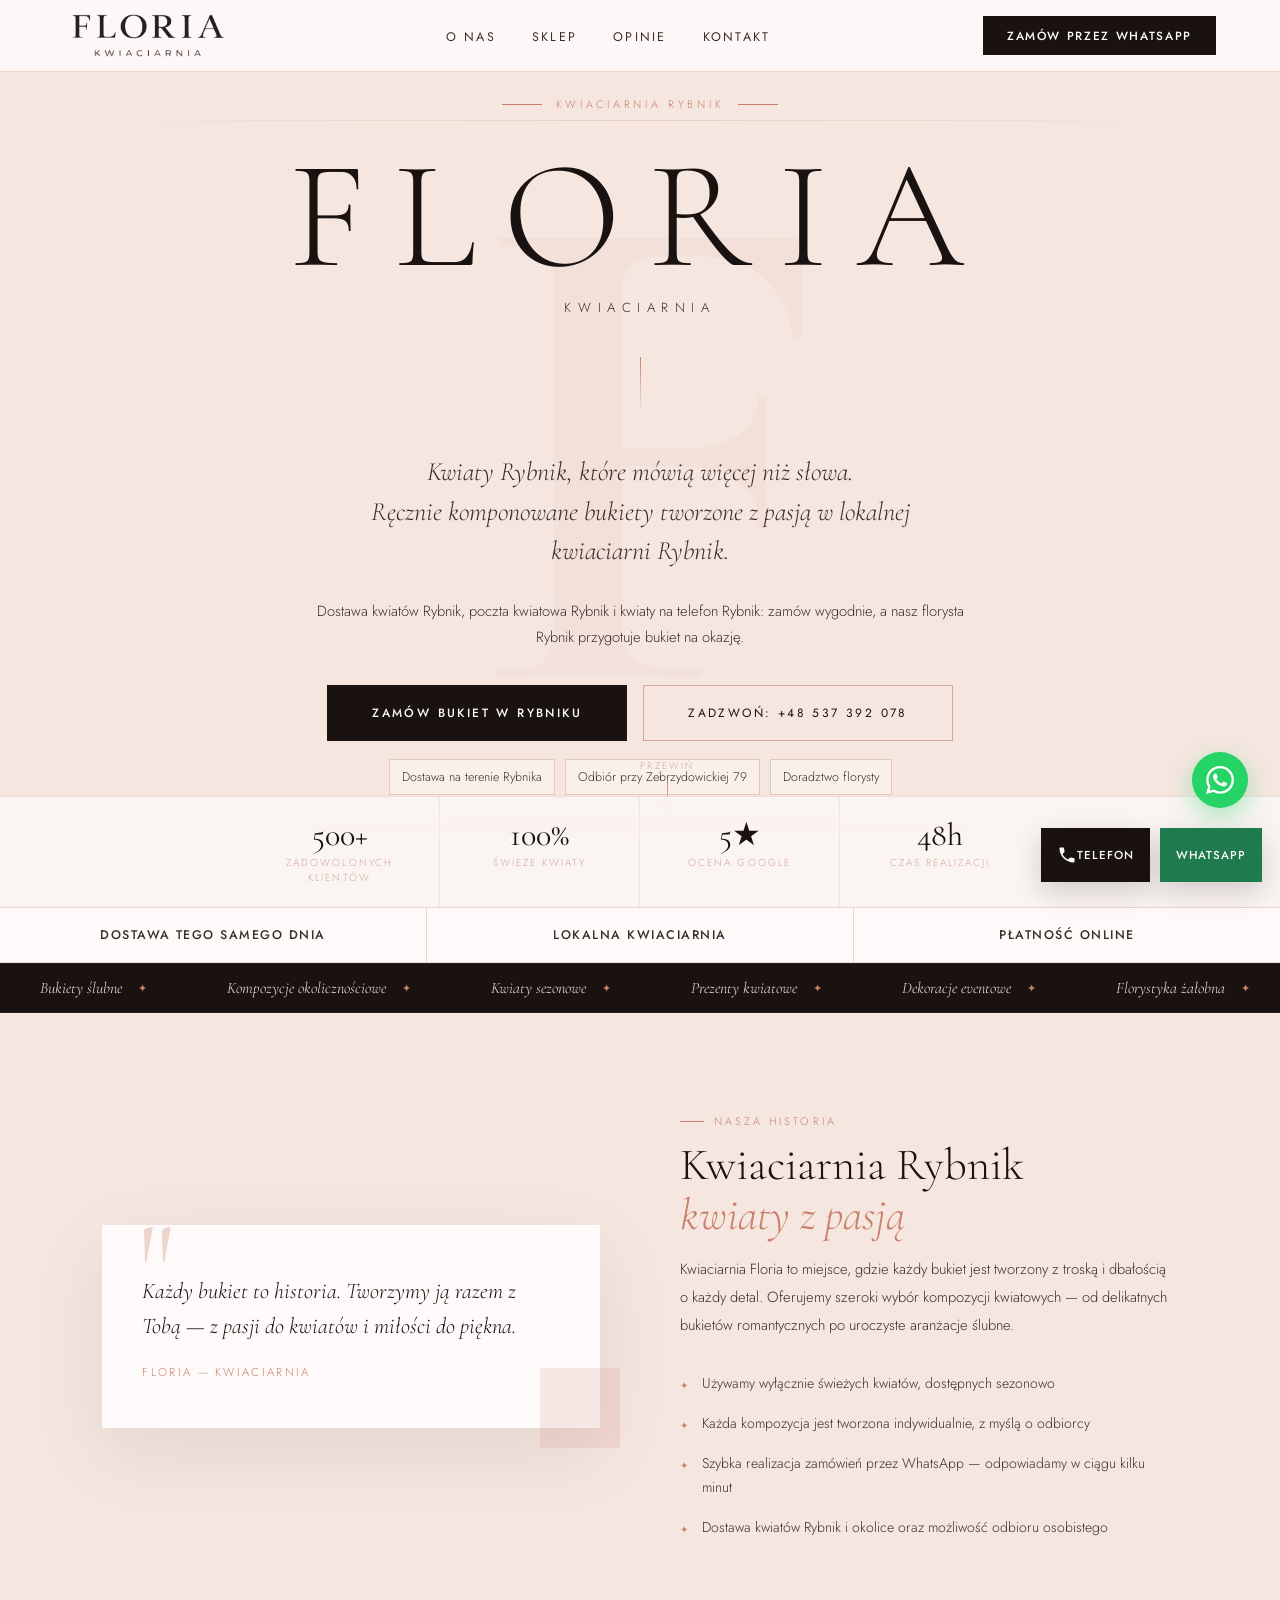
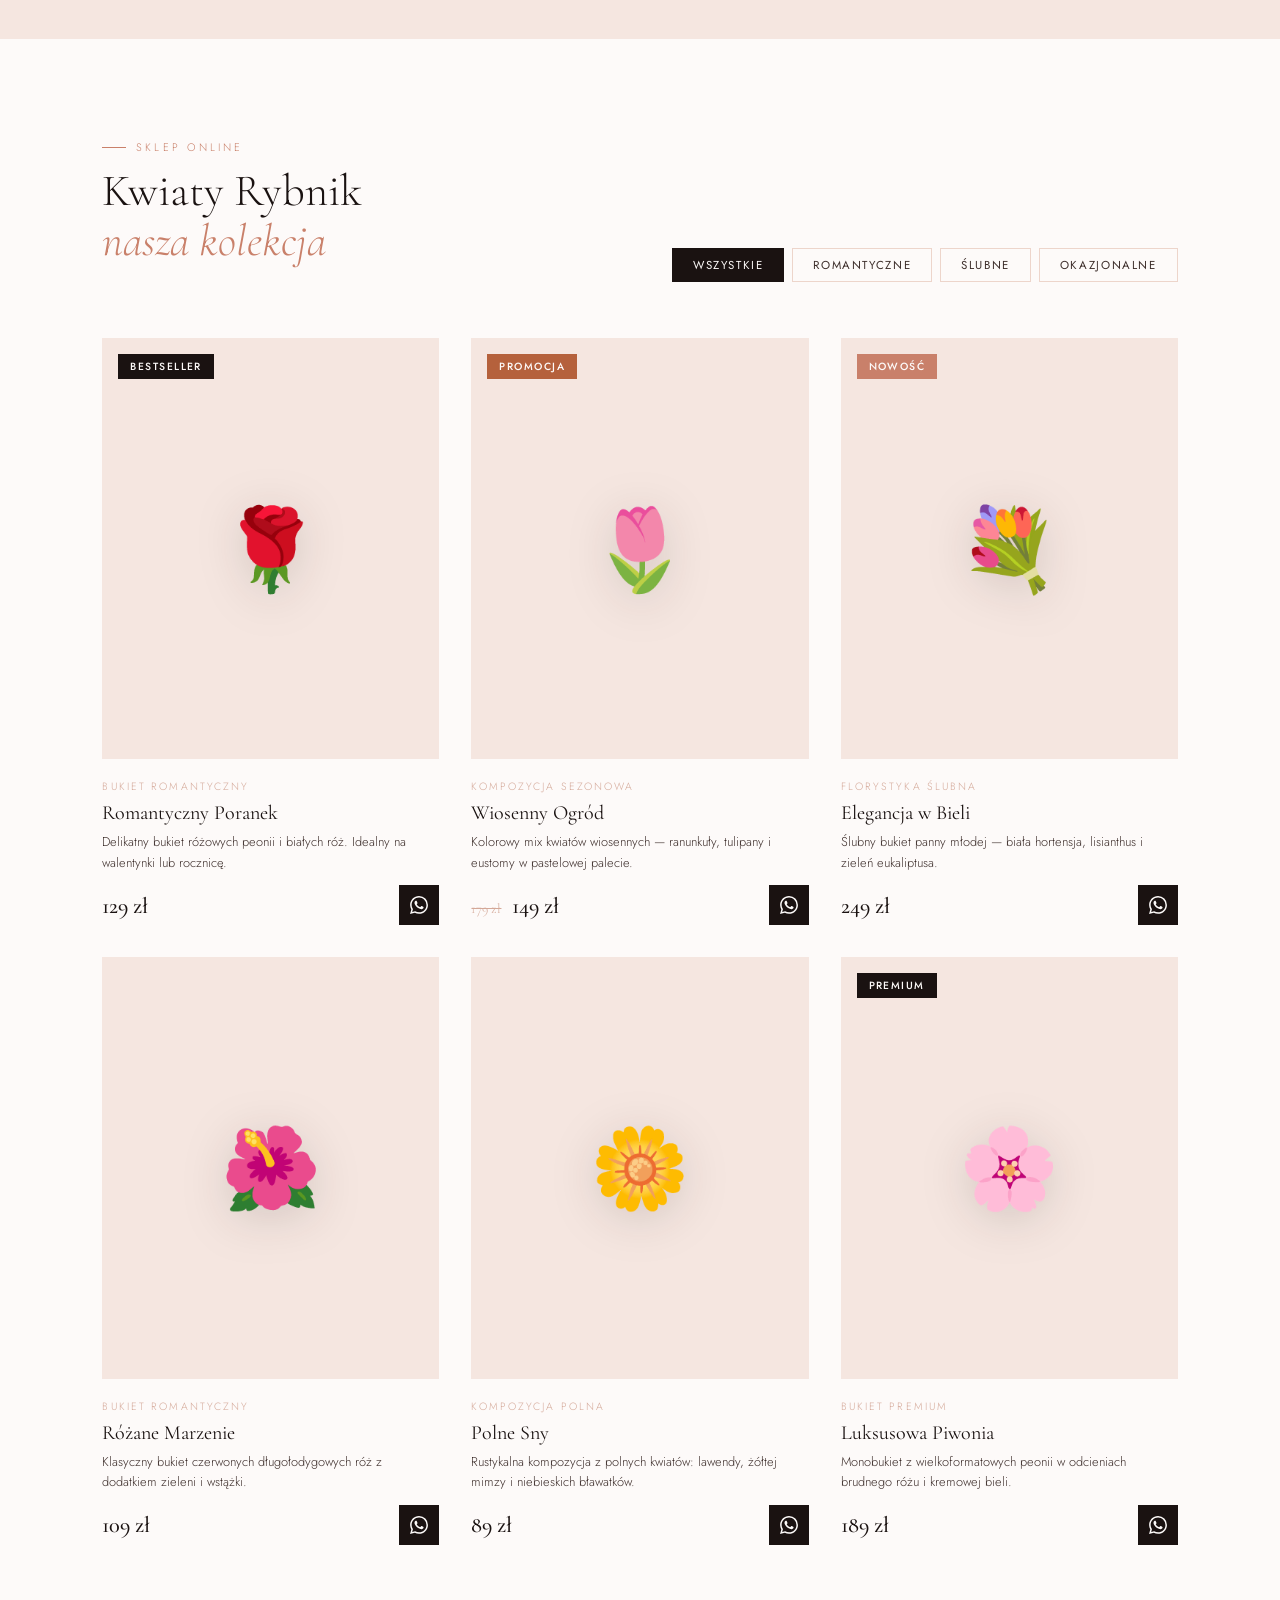
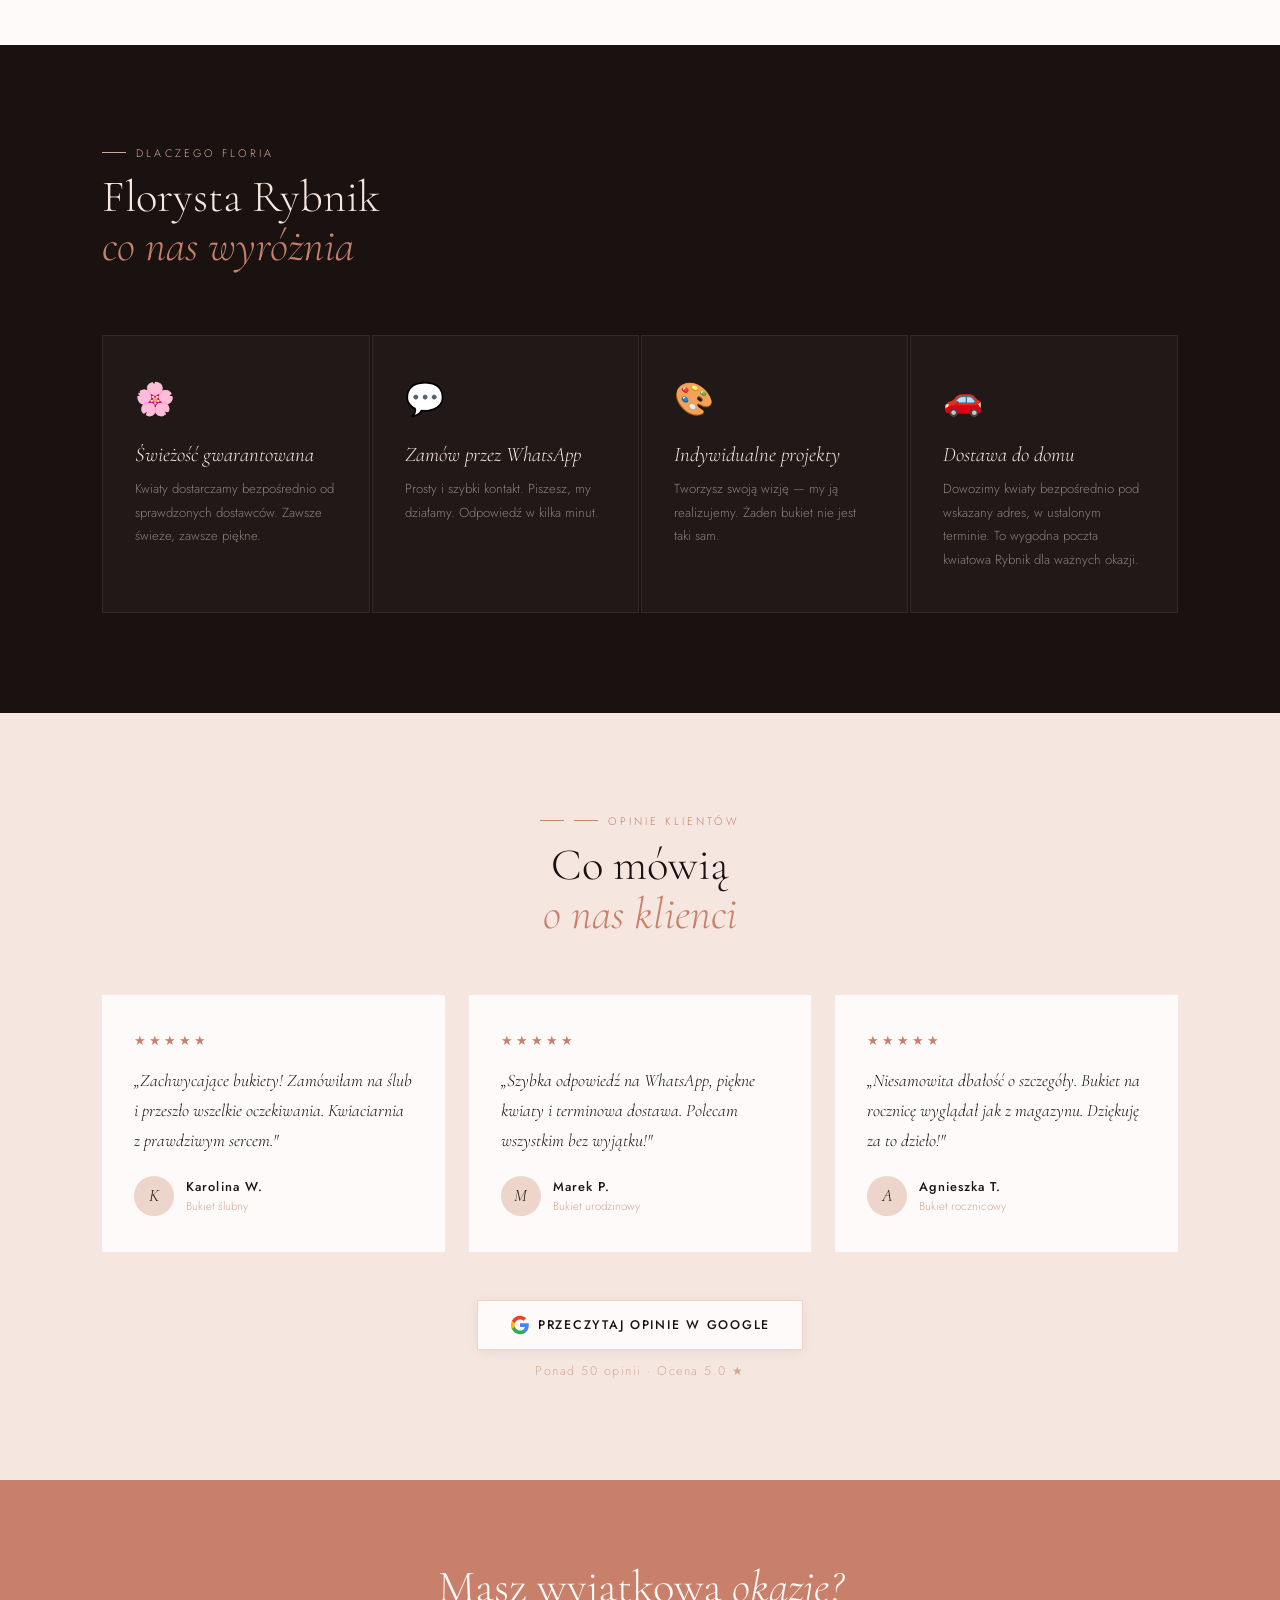
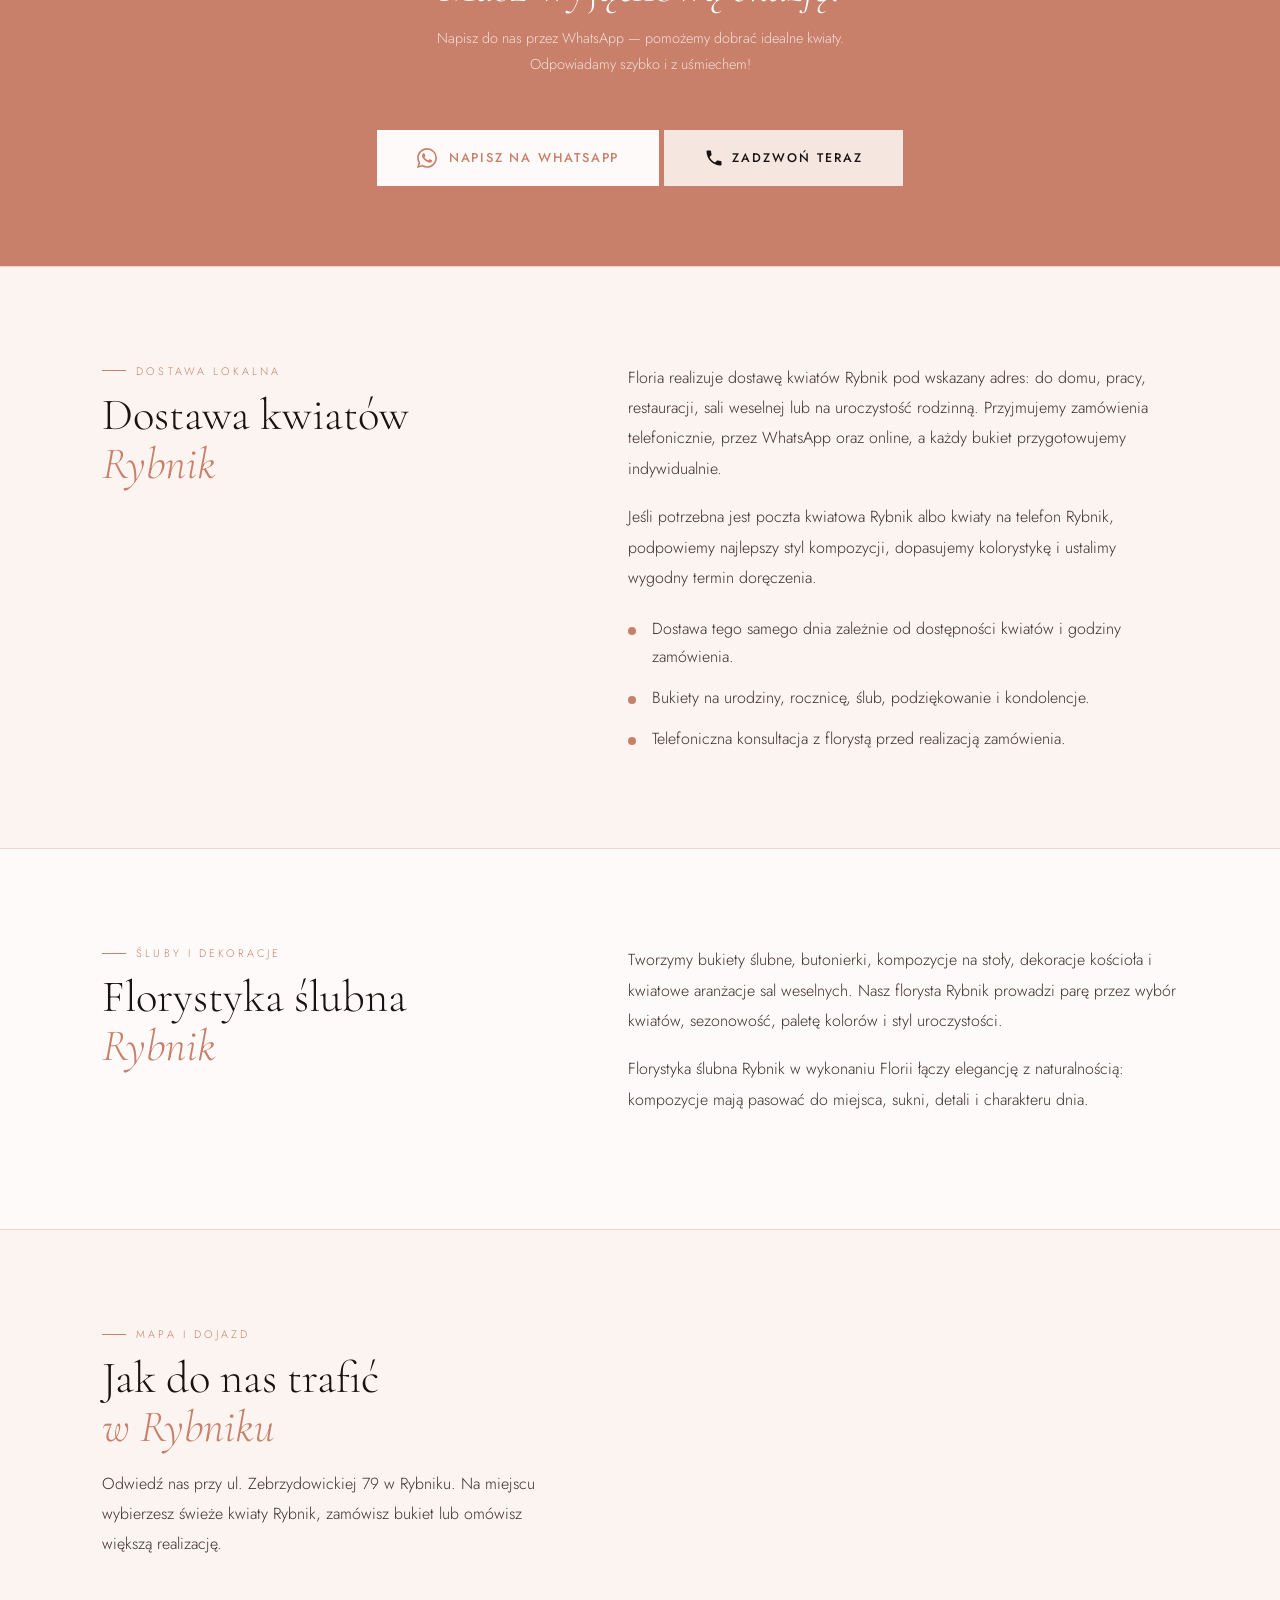
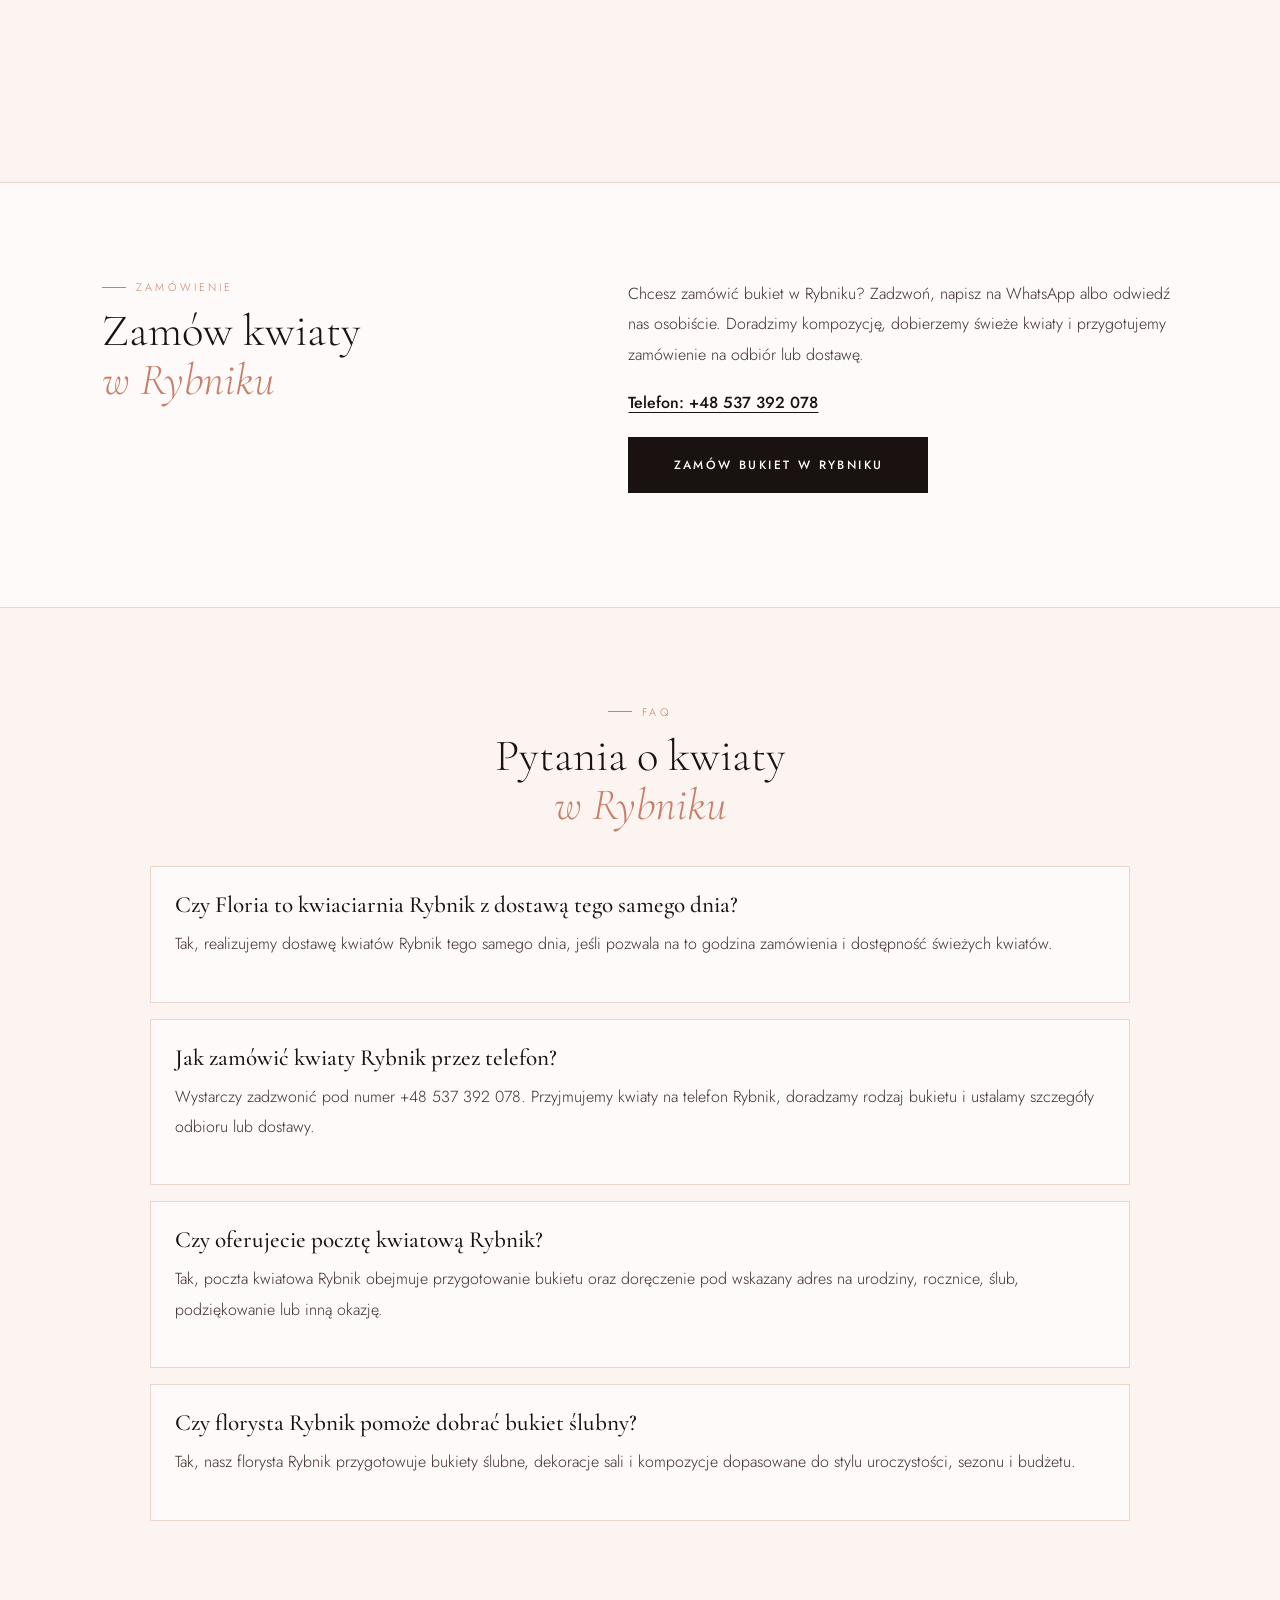
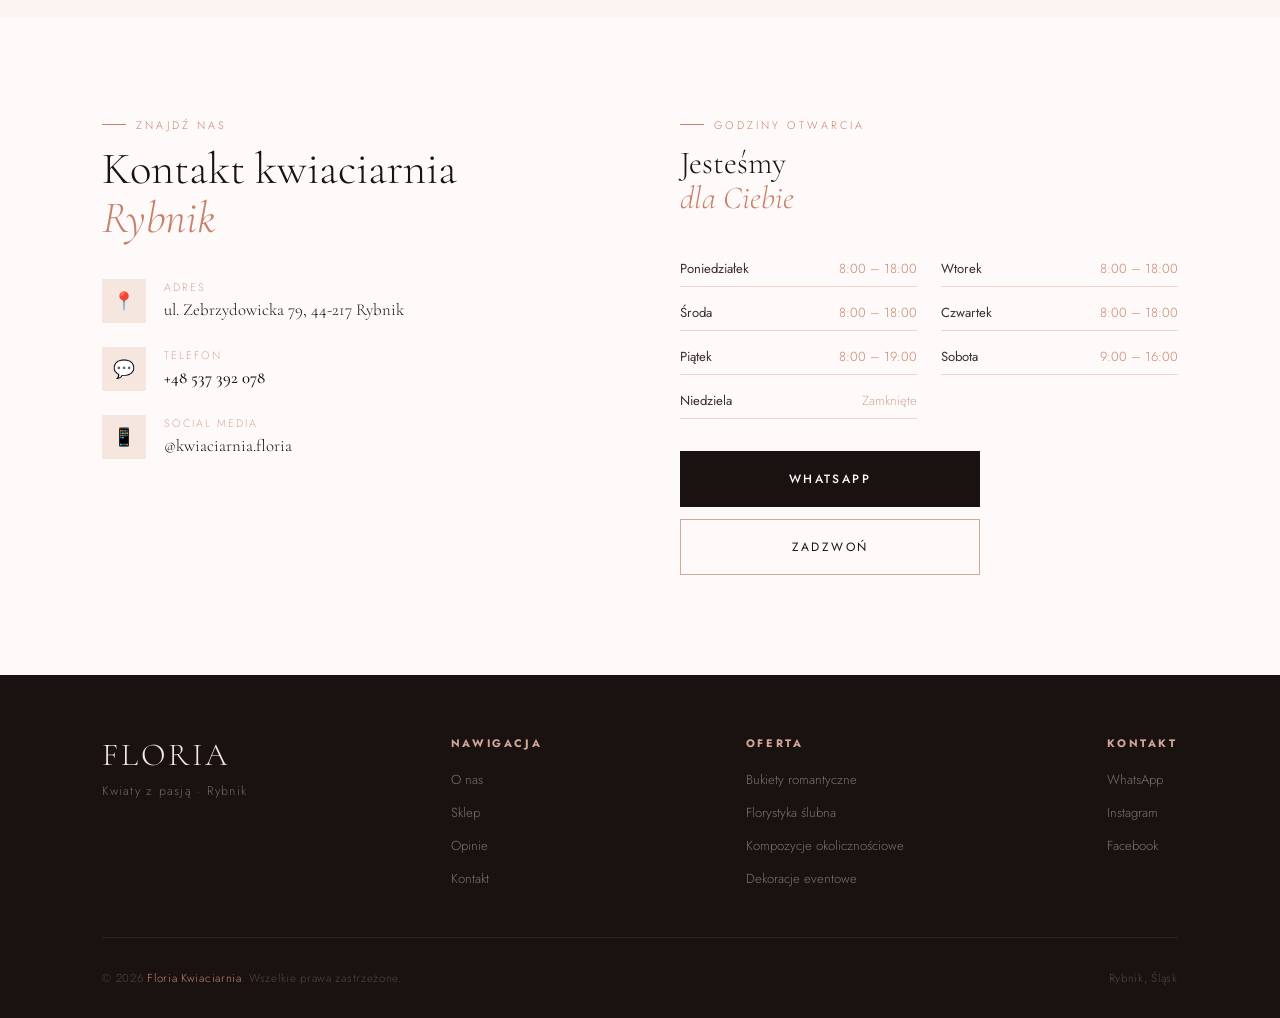
==== index.html @ 99db3978 "Rename KwiaciarniiaFloria_5_3_refactor.html to index.html" ====
<!DOCTYPE html>
<html lang="pl">
<head>
  <meta charset="UTF-8" />
  <meta name="viewport" content="width=device-width, initial-scale=1.0"/>
  <title>Kwiaciarnia Rybnik Floria | Kwiaty i bukiety z dostawą</title>
  <meta name="description" content="Kwiaciarnia Floria Rybnik: świeże kwiaty, bukiety na zamówienie, poczta kwiatowa i dostawa kwiatów w Rybniku. Zadzwoń lub zamów przez WhatsApp." />
  <meta name="keywords" content="kwiaciarnia Rybnik, kwiaty Rybnik, dostawa kwiatów Rybnik, poczta kwiatowa Rybnik, florysta Rybnik, kwiaty na telefon Rybnik, bukiety Rybnik" />
  <meta name="robots" content="index,follow" />
  <meta name="theme-color" content="#f5e6e0" />
  <meta name="geo.region" content="PL-SL" />
  <meta name="geo.placename" content="Rybnik" />
  <link rel="canonical" href="https://kwiaciarniafloria.pl/" />
  <link rel="sitemap" type="application/xml" href="/sitemap.xml" />
  <meta property="og:title" content="Kwiaciarnia Rybnik Floria | Kwiaty i bukiety z dostawą" />
  <meta property="og:description" content="Zamów świeże bukiety, kwiaty na telefon Rybnik i florystykę ślubną w lokalnej kwiaciarni Floria. Dostawa kwiatów Rybnik i okolice." />
  <meta property="og:image" content="https://kwiaciarniafloria.pl/og-floria-rybnik.jpg" />
  <meta property="og:url" content="https://kwiaciarniafloria.pl/" />
  <meta property="og:type" content="website" />
  <meta property="og:locale" content="pl_PL" />
  <meta name="twitter:card" content="summary_large_image" />
  <meta name="twitter:title" content="Kwiaciarnia Rybnik Floria | Kwiaty Rybnik" />
  <meta name="twitter:description" content="Bukiety, poczta kwiatowa Rybnik, dostawa kwiatów Rybnik i florystyka ślubna od lokalnej kwiaciarni Floria." />
  <meta name="twitter:image" content="https://kwiaciarniafloria.pl/og-floria-rybnik.jpg" />
  <link rel="preload" href="images/logo-floria-nav.png" as="image" />
  <script type="application/ld+json">
  {
    "@context": "https://schema.org",
    "@graph": [
      {
        "@type": ["Florist", "LocalBusiness"],
        "@id": "https://kwiaciarniafloria.pl/#florist",
        "name": "Floria Kwiaciarnia Rybnik",
        "image": "https://kwiaciarniafloria.pl/og-floria-rybnik.jpg",
        "url": "https://kwiaciarniafloria.pl/",
        "telephone": "+48537392078",
        "address": {
          "@type": "PostalAddress",
          "streetAddress": "ul. Zebrzydowicka 79",
          "postalCode": "44-210",
          "addressLocality": "Rybnik",
          "addressRegion": "Śląskie",
          "addressCountry": "PL"
        },
        "areaServed": [
          "Rybnik",
          "Boguszowice",
          "Chwałowice",
          "Niedobczyce",
          "Żory",
          "Czerwionka-Leszczyny",
          "Wodzisław Śląski",
          "Śląskie",
          "Polska"
        ],
        "openingHoursSpecification": [
          { "@type": "OpeningHoursSpecification", "dayOfWeek": ["Monday", "Tuesday", "Wednesday", "Thursday"], "opens": "08:00", "closes": "18:00" },
          { "@type": "OpeningHoursSpecification", "dayOfWeek": "Friday", "opens": "08:00", "closes": "19:00" },
          { "@type": "OpeningHoursSpecification", "dayOfWeek": "Saturday", "opens": "09:00", "closes": "16:00" }
        ],
        "priceRange": "$$",
        "sameAs": [
          "https://www.instagram.com/kwiaciarnia.floria/",
          "https://www.facebook.com/people/Kwiaciarnia-Floria/61571838223422/"
        ]
      },
      {
        "@type": "Organization",
        "@id": "https://kwiaciarniafloria.pl/#organization",
        "name": "Floria Kwiaciarnia",
        "url": "https://kwiaciarniafloria.pl/",
        "telephone": "+48537392078",
        "address": {
          "@type": "PostalAddress",
          "streetAddress": "ul. Zebrzydowicka 79",
          "postalCode": "44-210",
          "addressLocality": "Rybnik",
          "addressRegion": "Śląskie",
          "addressCountry": "PL"
        },
        "areaServed": "Rybnik, Śląskie, Polska",
        "sameAs": [
          "https://www.instagram.com/kwiaciarnia.floria/",
          "https://www.facebook.com/people/Kwiaciarnia-Floria/61571838223422/"
        ]
      },
      {
        "@type": "WebSite",
        "@id": "https://kwiaciarniafloria.pl/#website",
        "url": "https://kwiaciarniafloria.pl/",
        "name": "Floria Kwiaciarnia Rybnik",
        "publisher": { "@id": "https://kwiaciarniafloria.pl/#organization" },
        "inLanguage": "pl-PL"
      },
      {
        "@type": "FAQPage",
        "@id": "https://kwiaciarniafloria.pl/#faq",
        "mainEntity": [
          {
            "@type": "Question",
            "name": "Czy Floria to kwiaciarnia Rybnik z dostawą tego samego dnia?",
            "acceptedAnswer": {
              "@type": "Answer",
              "text": "Tak, Floria realizuje dostawę kwiatów w Rybniku tego samego dnia, jeśli pozwala na to godzina zamówienia i dostępność świeżych kwiatów."
            }
          },
          {
            "@type": "Question",
            "name": "Jak zamówić kwiaty Rybnik przez telefon?",
            "acceptedAnswer": {
              "@type": "Answer",
              "text": "Wystarczy zadzwonić pod numer +48 537 392 078. Kwiaciarnia doradza bukiet i ustala szczegóły odbioru lub dostawy."
            }
          },
          {
            "@type": "Question",
            "name": "Czy oferujecie pocztę kwiatową Rybnik?",
            "acceptedAnswer": {
              "@type": "Answer",
              "text": "Tak, poczta kwiatowa Rybnik obejmuje przygotowanie bukietu oraz doręczenie pod wskazany adres."
            }
          },
          {
            "@type": "Question",
            "name": "Czy florysta Rybnik pomoże dobrać bukiet ślubny?",
            "acceptedAnswer": {
              "@type": "Answer",
              "text": "Tak, florysta Floria przygotowuje bukiety ślubne, dekoracje sali i kompozycje dopasowane do stylu uroczystości, sezonu i budżetu."
            }
          }
        ]
      }
    ]
  }
  </script>
  <link rel="preconnect" href="https://fonts.googleapis.com">
  <link rel="preconnect" href="https://fonts.gstatic.com" crossorigin>
  <link href="https://fonts.googleapis.com/css2?family=Cormorant+Garamond:ital,wght@0,300;0,400;0,500;0,600;1,300;1,400&family=Jost:wght@300;400;500&display=swap" rel="stylesheet">
  <style>
    *, *::before, *::after { margin: 0; padding: 0; box-sizing: border-box; }

    :root {
      --blush:      #f5e6e0;
      --blush-mid:  #edd5cb;
      --blush-deep: #d4a898;
      --ink:        #1a1211;
      --ink-soft:   #3d2e2b;
      --petal:      #c9806a;
      --white:      #fdfaf9;
      --serif: 'Cormorant Garamond', Georgia, serif;
      --sans:  'Jost', sans-serif;
    }

    html { scroll-behavior: smooth; }

    body {
      background: var(--white);
      color: var(--ink);
      font-family: var(--sans);
      font-weight: 300;
      overflow-x: hidden;
    }

    /* ───── SCROLLBAR ───── */
    ::-webkit-scrollbar { width: 4px; }
    ::-webkit-scrollbar-track { background: var(--blush); }
    ::-webkit-scrollbar-thumb { background: var(--petal); }

    /* ───── NAV ───── */
    nav {
      position: fixed;
      top: 0; left: 0; right: 0;
      z-index: 100;
      display: flex;
      align-items: center;
      justify-content: space-between;
      padding: 0 5vw;
      height: 72px;
      background: rgba(253, 250, 249, 0.92);
      backdrop-filter: blur(12px);
      border-bottom: 1px solid var(--blush-mid);
      transition: box-shadow .3s;
    }
    nav.scrolled { box-shadow: 0 2px 24px rgba(26,18,17,.06); }

    .nav-logo {
      font-family: var(--serif);
      font-size: 1.5rem;
      font-weight: 600;
      letter-spacing: .14em;
      color: var(--ink);
      text-decoration: none;
      display: flex;
      align-items: center;
      gap: 8px;
      padding: 2px 0;
    }
    .nav-logo .nav-logo-sub {
      font-family: var(--sans);
      font-size: .6rem;
      font-weight: 300;
      letter-spacing: .22em;
      text-transform: uppercase;
      color: var(--petal);
      margin-left: 4px;
      align-self: flex-end;
      margin-bottom: 3px;
    }
    .nav-logo img {
      height: 54px;
      width: auto;
      display: block;
      object-fit: contain;
      transition: opacity .3s;
    }
    .nav-logo:hover img {
      opacity: .75;
    }

    .nav-links {
      display: flex;
      gap: 36px;
      list-style: none;
    }
    .nav-links a {
      font-family: var(--sans);
      font-size: .78rem;
      font-weight: 400;
      letter-spacing: .18em;
      text-transform: uppercase;
      color: var(--ink-soft);
      text-decoration: none;
      transition: color .25s;
    }
    .nav-links a:hover { color: var(--petal); }

    .nav-cta {
      font-family: var(--sans);
      font-size: .74rem;
      font-weight: 500;
      letter-spacing: .14em;
      text-transform: uppercase;
      color: var(--white);
      background: var(--ink);
      border: none;
      padding: 11px 24px;
      cursor: pointer;
      text-decoration: none;
      transition: background .25s;
    }
    .nav-cta:hover { background: var(--petal); }

    /* hamburger */
    .hamburger {
      display: none;
      flex-direction: column;
      gap: 5px;
      cursor: pointer;
      padding: 4px;
    }
    .hamburger span {
      display: block;
      width: 24px;
      height: 1.5px;
      background: var(--ink);
      transition: .3s;
    }
    .mobile-menu {
      display: none;
      position: fixed;
      top: 72px; left: 0; right: 0;
      background: var(--white);
      border-bottom: 1px solid var(--blush-mid);
      padding: 24px 5vw 32px;
      z-index: 99;
      flex-direction: column;
      gap: 20px;
    }
    .mobile-menu.open { display: flex; }
    .mobile-menu a {
      font-family: var(--sans);
      font-size: .9rem;
      letter-spacing: .16em;
      text-transform: uppercase;
      color: var(--ink-soft);
      text-decoration: none;
    }

    @media (max-width: 768px) {
      .nav-links, .nav-cta { display: none; }
      .hamburger { display: flex; }
    }

    /* ───── HERO ───── */
    .hero {
      position: relative;
      min-height: 100vh;
      background: var(--blush);
      display: flex;
      flex-direction: column;
      align-items: center;
      justify-content: center;
      overflow: hidden;
      padding: 96px 0 112px;
    }

    /* Duże dekoracyjne "F" w tle */
    .hero-bg-letter {
      position: absolute;
      font-family: var(--serif);
      font-size: 55vw;
      font-weight: 600;
      color: rgba(212, 168, 152, 0.10);
      line-height: 1;
      top: 50%;
      left: 50%;
      transform: translate(-50%, -50%);
      user-select: none;
      pointer-events: none;
      letter-spacing: -.04em;
    }

    /* Gradient overlay — dół ściemnia do bieli */
    .hero-overlay {
      position: absolute;
      bottom: 0; left: 0; right: 0;
      height: 35%;
      background: linear-gradient(to bottom, transparent, var(--blush));
      pointer-events: none;
    }
    /* Gradient overlay — góra */
    .hero-overlay-top {
      position: absolute;
      top: 72px; left: 0; right: 0;
      height: 20%;
      background: linear-gradient(to top, transparent, rgba(245,230,224,.5));
      pointer-events: none;
    }

    /* Dekoracyjne linie poziome */
    .hero-line {
      position: absolute;
      height: 1px;
      background: linear-gradient(to right, transparent, var(--blush-deep), transparent);
      opacity: .4;
      left: 5vw; right: 5vw;
    }
    .hero-line-top    { top: calc(72px + 48px); }
    .hero-line-bottom { bottom: 80px; }

    /* Pływające płatki */
    .petal-float {
      position: absolute;
      border-radius: 60% 0 60% 0;
      opacity: 0;
      animation: petalDrift linear infinite;
    }
    @keyframes petalDrift {
      0%   { transform: translateY(0) translateX(0) rotate(0deg);   opacity: 0; }
      10%  { opacity: .45; }
      90%  { opacity: .35; }
      100% { transform: translateY(-120px) translateX(30px) rotate(360deg); opacity: 0; }
    }
    .petal-float:nth-child(1){ width:10px;height:10px;background:var(--petal);  bottom:30%;left:12%; animation-duration:9s; animation-delay:0s;}
    .petal-float:nth-child(2){ width:7px; height:7px; background:var(--blush-deep);bottom:25%;left:22%; animation-duration:12s;animation-delay:-4s;}
    .petal-float:nth-child(3){ width:12px;height:12px;background:var(--petal);  bottom:40%;right:14%;animation-duration:10s;animation-delay:-2s;}
    .petal-float:nth-child(4){ width:6px; height:6px; background:var(--blush-deep);bottom:20%;right:24%;animation-duration:14s;animation-delay:-7s;}
    .petal-float:nth-child(5){ width:9px; height:9px; background:var(--petal);  bottom:35%;left:42%; animation-duration:11s;animation-delay:-5s;}
    .petal-float:nth-child(6){ width:8px; height:8px; background:var(--blush-deep);bottom:28%;right:38%;animation-duration:8s; animation-delay:-1s;}

    /* Treść hero */
    .hero-content {
      position: relative;
      z-index: 2;
      display: flex;
      flex-direction: column;
      align-items: center;
      text-align: center;
      padding: 0 6vw;
      max-width: 900px;
      width: 100%;
    }

    .hero-eyebrow {
      font-family: var(--sans);
      font-size: .68rem;
      letter-spacing: .34em;
      text-transform: uppercase;
      color: var(--petal);
      margin-bottom: 32px;
      display: flex;
      align-items: center;
      gap: 14px;
      animation: fadeSlideDown .9s ease both;
      animation-delay: .1s;
    }
    .hero-eyebrow::before,
    .hero-eyebrow::after {
      content: '';
      display: inline-block;
      width: 40px;
      height: 1px;
      background: var(--petal);
    }

    /* Logo SVG w hero */
    .hero-logo-svg {
      width: min(260px, 50vw);
      margin-bottom: 20px;
      filter: drop-shadow(0 12px 40px rgba(26,18,17,.12));
      animation: fadeSlideDown 1s ease both;
      animation-delay: .2s;
    }

    /* Wielki napis FLORIA */
    .hero-brand {
      font-family: var(--serif);
      font-size: clamp(4.5rem, 12vw, 10rem);
      font-weight: 300;
      letter-spacing: .18em;
      color: var(--ink);
      line-height: .95;
      margin-bottom: 8px;
      animation: fadeSlideDown 1s ease both;
      animation-delay: .3s;
    }

    .hero-brand-sub {
      font-family: var(--sans);
      font-size: clamp(.65rem, 1.4vw, .82rem);
      font-weight: 300;
      letter-spacing: .5em;
      text-transform: uppercase;
      color: var(--ink-soft);
      margin-bottom: 40px;
      animation: fadeSlideDown 1s ease both;
      animation-delay: .4s;
    }

    .hero-divider {
      width: 1px;
      height: 56px;
      background: linear-gradient(to bottom, var(--petal), transparent);
      margin: 0 auto 40px;
      animation: fadeSlideDown 1s ease both;
      animation-delay: .5s;
    }

    .hero-tagline {
      font-family: var(--serif);
      font-size: clamp(1.2rem, 2.5vw, 1.65rem);
      font-weight: 300;
      font-style: italic;
      color: var(--ink-soft);
      line-height: 1.5;
      max-width: 560px;
      margin: 0 auto;
      animation: fadeSlideDown 1s ease both;
      animation-delay: .6s;
    }

    .hero-actions {
      display: flex;
      gap: 16px;
      flex-wrap: wrap;
      justify-content: center;
      width: 100%;
      margin-top: 34px;
      animation: fadeSlideDown 1s ease both;
      animation-delay: .75s;
    }

    .btn-primary,
    .btn-outline {
      font-family: var(--sans);
      font-size: .75rem;
      letter-spacing: .2em;
      text-transform: uppercase;
      padding: 18px 44px;
      min-height: 56px;
      min-width: min(300px, 100%);
      cursor: pointer;
      text-decoration: none;
      display: inline-flex;
      align-items: center;
      justify-content: center;
      text-align: center;
      line-height: 1.35;
      white-space: normal;
    }

    .btn-primary {
      font-weight: 500;
      color: var(--white);
      background: var(--ink);
      border: 1px solid var(--ink);
      transition: background .25s, border-color .25s, transform .2s;
    }
    .btn-primary:hover { background: var(--petal); transform: translateY(-2px); }

    .btn-outline {
      font-weight: 400;
      color: var(--ink);
      background: transparent;
      border: 1px solid var(--blush-deep);
      transition: border-color .25s, color .25s, transform .2s;
    }
    .btn-outline:hover { border-color: var(--petal); color: var(--petal); transform: translateY(-2px); }

    .hero-proof {
      display: flex;
      flex-wrap: wrap;
      justify-content: center;
      gap: 10px;
      margin-top: 18px;
      color: var(--ink-soft);
      font-size: .78rem;
      line-height: 1.5;
    }
    .hero-proof span {
      border: 1px solid rgba(212,168,152,.55);
      background: rgba(253,250,249,.42);
      padding: 8px 12px;
    }

    /* Statystyki w dole hero */
    .hero-stats-bar {
      position: absolute;
      bottom: 0; left: 0; right: 0;
      z-index: 3;
      display: flex;
      justify-content: center;
      gap: 0;
      border-top: 1px solid rgba(212,168,152,.3);
      background: rgba(253,250,249,.7);
      backdrop-filter: blur(8px);
      animation: fadeSlideDown 1s ease both;
      animation-delay: .9s;
    }
    .hero-stat {
      flex: 1;
      max-width: 200px;
      padding: 22px 24px;
      text-align: center;
      border-right: 1px solid rgba(212,168,152,.2);
    }
    .hero-stat:last-child { border-right: none; }
    .stat-num {
      font-family: var(--serif);
      font-size: 2rem;
      font-weight: 400;
      color: var(--ink);
      line-height: 1;
    }
    .stat-label {
      font-size: .63rem;
      letter-spacing: .2em;
      text-transform: uppercase;
      color: var(--blush-deep);
      margin-top: 4px;
    }

    /* Scroll indicator */
    .scroll-hint {
      position: absolute;
      bottom: 90px;
      left: 50%;
      transform: translateX(-50%);
      z-index: 3;
      display: flex;
      flex-direction: column;
      align-items: center;
      gap: 8px;
      animation: fadeSlideDown 1s ease both, scrollBob 2s ease infinite;
      animation-delay: 1.2s, 2s;
    }
    .scroll-hint span {
      font-size: .6rem;
      letter-spacing: .24em;
      text-transform: uppercase;
      color: var(--blush-deep);
    }
    .scroll-hint::after {
      content: '';
      display: block;
      width: 1px;
      height: 36px;
      background: linear-gradient(to bottom, var(--petal), transparent);
    }
    @keyframes scrollBob {
      0%, 100% { transform: translateX(-50%) translateY(0); }
      50%       { transform: translateX(-50%) translateY(6px); }
    }

    @keyframes fadeSlideDown {
      from { opacity: 0; transform: translateY(20px); }
      to   { opacity: 1; transform: translateY(0); }
    }

    @media (max-width: 768px) {
      .hero {
        min-height: auto;
        padding: 112px 0 72px;
      }
      .hero-content { padding: 0 5vw; }
      .hero-brand { letter-spacing: .1em; }
      .hero-stats-bar { display: none; }
      .scroll-hint { display: none; }
      .hero-logo-svg { width: min(180px, 45vw); }
      .hero-tagline {
        font-size: clamp(1.25rem, 6vw, 1.55rem);
        line-height: 1.45;
      }
      .hero-actions {
        gap: 12px;
        margin-top: 30px;
      }
      .btn-primary,
      .btn-outline {
        width: min(100%, 360px);
        padding: 16px 22px;
        letter-spacing: .14em;
      }
      .hero-proof {
        gap: 8px;
        margin-top: 16px;
        font-size: .74rem;
      }
    }

    /* ───── GOOGLE REVIEWS BTN ───── */
    .google-reviews-btn {
      display: inline-flex;
      align-items: center;
      font-family: var(--sans);
      font-size: .78rem;
      font-weight: 500;
      letter-spacing: .14em;
      text-transform: uppercase;
      color: var(--ink);
      background: var(--white);
      border: 1.5px solid var(--blush-mid);
      padding: 14px 32px;
      text-decoration: none;
      transition: border-color .25s, box-shadow .25s, transform .2s;
      box-shadow: 0 2px 12px rgba(26,18,17,.06);
    }
    .google-reviews-btn:hover {
      border-color: var(--petal);
      box-shadow: 0 4px 20px rgba(26,18,17,.1);
      transform: translateY(-2px);
    }

    /* ───── CTA CALL BUTTON ───── */
    .cta-call {
      display: inline-flex;
      align-items: center;
      font-family: var(--sans);
      font-size: .78rem;
      font-weight: 500;
      letter-spacing: .16em;
      text-transform: uppercase;
      color: var(--ink);
      background: var(--blush);
      border: none;
      padding: 18px 40px;
      cursor: pointer;
      text-decoration: none;
      transition: background .25s, transform .2s;
      margin-top: 16px;
    }
    .cta-call:hover { background: var(--blush-mid); transform: translateY(-2px); }

    /* ───── HERO LOGO ───── */
    img.hero-logo-svg {
      width: min(200px, 42vw);
      height: auto;
      margin-bottom: 20px;
      filter: drop-shadow(0 8px 32px rgba(26,18,17,.12));
      animation: fadeSlideDown 1s ease both;
      animation-delay: .2s;
      border-radius: 0;
      mix-blend-mode: multiply;
    }

    /* ───── MARQUEE ───── */
    .marquee-wrap {
      background: var(--ink);
      overflow: hidden;
      padding: 14px 0;
      border-top: 1px solid #2a1f1d;
      border-bottom: 1px solid #2a1f1d;
    }
    .marquee-track {
      display: flex;
      gap: 0;
      animation: marqueeScroll 28s linear infinite;
      width: max-content;
    }
    .marquee-item {
      font-family: var(--serif);
      font-size: 1rem;
      font-style: italic;
      color: var(--blush);
      white-space: nowrap;
      padding: 0 40px;
      display: flex;
      align-items: center;
      gap: 16px;
    }
    .marquee-item::after {
      content: '✦';
      color: var(--petal);
      font-style: normal;
      font-size: .7rem;
    }
    @keyframes marqueeScroll {
      from { transform: translateX(0); }
      to   { transform: translateX(-50%); }
    }
    .marquee-wrap:hover .marquee-track { animation-play-state: paused; }

    /* ───── SECTION SHARED ───── */
    section { padding: 100px 8vw; }

    .section-eyebrow {
      font-size: .68rem;
      letter-spacing: .28em;
      text-transform: uppercase;
      color: var(--petal);
      margin-bottom: 12px;
      display: flex;
      align-items: center;
      gap: 10px;
    }
    .section-eyebrow::before {
      content: '';
      display: inline-block;
      width: 24px;
      height: 1px;
      background: var(--petal);
    }

    .section-title {
      font-family: var(--serif);
      font-size: clamp(2.4rem, 3.5vw, 3.8rem);
      font-weight: 300;
      line-height: 1.1;
      color: var(--ink);
      margin-bottom: 16px;
    }
    .section-title em { font-style: italic; color: var(--petal); }

    .section-desc {
      font-size: .92rem;
      line-height: 1.9;
      color: var(--ink-soft);
      max-width: 520px;
    }

    /* ───── ABOUT ───── */
    .about {
      background: var(--blush);
      display: grid;
      grid-template-columns: 1fr 1fr;
      gap: 80px;
      align-items: center;
    }
    .about-visual {
      position: relative;
    }
    .about-card {
      background: var(--white);
      padding: 48px 40px;
      position: relative;
      box-shadow: 0 24px 80px rgba(26,18,17,.08);
    }
    .about-card::before {
      content: '"';
      position: absolute;
      top: -20px;
      left: 36px;
      font-family: var(--serif);
      font-size: 8rem;
      line-height: 1;
      color: var(--blush-mid);
    }
    .about-quote {
      font-family: var(--serif);
      font-size: 1.4rem;
      font-style: italic;
      font-weight: 300;
      line-height: 1.6;
      color: var(--ink);
      margin-bottom: 20px;
    }
    .about-author {
      font-size: .72rem;
      letter-spacing: .2em;
      text-transform: uppercase;
      color: var(--petal);
    }
    .about-deco {
      position: absolute;
      bottom: -20px;
      right: -20px;
      width: 80px;
      height: 80px;
      background: var(--petal);
      opacity: .15;
    }

    .about-list {
      list-style: none;
      margin-top: 32px;
      display: flex;
      flex-direction: column;
      gap: 16px;
    }
    .about-list li {
      display: flex;
      align-items: flex-start;
      gap: 14px;
      font-size: .88rem;
      line-height: 1.7;
      color: var(--ink-soft);
    }
    .about-list li::before {
      content: '✦';
      color: var(--petal);
      font-size: .6rem;
      margin-top: 6px;
      flex-shrink: 0;
    }

    @media (max-width: 900px) {
      .about { grid-template-columns: 1fr; gap: 40px; }
    }

    /* ───── SHOP ───── */
    .shop { background: var(--white); }

    .shop-header {
      display: flex;
      justify-content: space-between;
      align-items: flex-end;
      margin-bottom: 56px;
      flex-wrap: wrap;
      gap: 20px;
    }

    .filter-tabs {
      display: flex;
      gap: 8px;
      flex-wrap: wrap;
    }
    .filter-tab {
      font-family: var(--sans);
      font-size: .72rem;
      letter-spacing: .14em;
      text-transform: uppercase;
      color: var(--ink-soft);
      background: transparent;
      border: 1px solid var(--blush-mid);
      padding: 8px 20px;
      cursor: pointer;
      transition: all .25s;
    }
    .filter-tab.active,
    .filter-tab:hover {
      background: var(--ink);
      color: var(--white);
      border-color: var(--ink);
    }

    .products-grid {
      display: grid;
      grid-template-columns: repeat(auto-fill, minmax(280px, 1fr));
      gap: 32px;
    }

    .product-card {
      cursor: pointer;
      transition: transform .3s;
    }
    .product-card:hover { transform: translateY(-6px); }

    .product-img-wrap {
      position: relative;
      background: var(--blush);
      aspect-ratio: 4/5;
      overflow: hidden;
      display: flex;
      align-items: center;
      justify-content: center;
    }

    .product-emoji {
      font-size: 5rem;
      user-select: none;
      transition: transform .4s ease;
      filter: drop-shadow(0 8px 24px rgba(26,18,17,.15));
    }
    .product-card:hover .product-emoji { transform: scale(1.08) rotate(-3deg); }

    .product-badge {
      position: absolute;
      top: 16px;
      left: 16px;
      font-size: .65rem;
      letter-spacing: .14em;
      text-transform: uppercase;
      font-weight: 500;
      padding: 5px 12px;
      color: var(--white);
    }
    .badge-new    { background: var(--petal); }
    .badge-hot    { background: var(--ink); }
    .badge-sale   { background: #b5613c; }

    .product-overlay {
      position: absolute;
      inset: 0;
      background: rgba(26,18,17,.5);
      display: flex;
      align-items: center;
      justify-content: center;
      opacity: 0;
      transition: opacity .3s;
    }
    .product-card:hover .product-overlay { opacity: 1; }
    .overlay-btn {
      font-family: var(--sans);
      font-size: .72rem;
      font-weight: 500;
      letter-spacing: .16em;
      text-transform: uppercase;
      color: var(--ink);
      background: var(--white);
      border: none;
      padding: 14px 28px;
      cursor: pointer;
      text-decoration: none;
      display: inline-block;
      transition: background .2s;
    }
    .overlay-btn:hover { background: var(--blush); }

    .product-info { padding: 20px 0 0; }

    .product-category {
      font-size: .66rem;
      letter-spacing: .2em;
      text-transform: uppercase;
      color: var(--blush-deep);
      margin-bottom: 6px;
    }

    .product-name {
      font-family: var(--serif);
      font-size: 1.25rem;
      font-weight: 400;
      color: var(--ink);
      margin-bottom: 6px;
      line-height: 1.3;
    }

    .product-desc {
      font-size: .8rem;
      color: var(--ink-soft);
      line-height: 1.6;
      margin-bottom: 12px;
    }

    .product-price-row {
      display: flex;
      align-items: center;
      justify-content: space-between;
    }
    .product-price {
      font-family: var(--serif);
      font-size: 1.4rem;
      font-weight: 500;
      color: var(--ink);
    }
    .product-price .old {
      font-size: .85rem;
      font-weight: 300;
      color: var(--blush-deep);
      text-decoration: line-through;
      margin-right: 6px;
    }

    .add-btn {
      width: 40px;
      height: 40px;
      background: var(--ink);
      color: var(--white);
      border: none;
      font-size: 1.3rem;
      cursor: pointer;
      display: flex;
      align-items: center;
      justify-content: center;
      transition: background .25s;
      text-decoration: none;
    }
    .add-btn:hover { background: var(--petal); }

    /* ───── WHY ───── */
    .why {
      background: var(--ink);
      color: var(--white);
    }
    .why .section-eyebrow { color: var(--blush-deep); }
    .why .section-eyebrow::before { background: var(--blush-deep); }
    .why .section-title { color: var(--blush); }
    .why .section-title em { color: var(--petal); }

    .features-grid {
      display: grid;
      grid-template-columns: repeat(auto-fit, minmax(220px, 1fr));
      gap: 2px;
      margin-top: 64px;
    }
    .feature-item {
      background: rgba(255,255,255,.03);
      border: 1px solid rgba(245,230,224,.08);
      padding: 40px 32px;
      transition: background .3s;
    }
    .feature-item:hover { background: rgba(201,128,106,.08); }

    .feature-icon {
      font-size: 2rem;
      margin-bottom: 20px;
      display: block;
    }
    .feature-name {
      font-family: var(--serif);
      font-size: 1.3rem;
      font-style: italic;
      color: var(--blush);
      margin-bottom: 10px;
    }
    .feature-desc {
      font-size: .82rem;
      line-height: 1.8;
      color: rgba(245,230,224,.5);
    }

    /* ───── TESTIMONIALS ───── */
    .testimonials { background: var(--blush); }

    .testimonials-grid {
      display: grid;
      grid-template-columns: repeat(auto-fit, minmax(280px, 1fr));
      gap: 24px;
      margin-top: 56px;
    }
    .testi-card {
      background: var(--white);
      padding: 36px 32px;
      position: relative;
      transition: box-shadow .3s;
    }
    .testi-card:hover { box-shadow: 0 12px 40px rgba(26,18,17,.08); }

    .testi-stars {
      color: var(--petal);
      font-size: .8rem;
      letter-spacing: 3px;
      margin-bottom: 16px;
    }
    .testi-text {
      font-family: var(--serif);
      font-size: 1.1rem;
      font-style: italic;
      font-weight: 300;
      line-height: 1.7;
      color: var(--ink);
      margin-bottom: 20px;
    }
    .testi-author {
      display: flex;
      align-items: center;
      gap: 12px;
    }
    .testi-avatar {
      width: 40px;
      height: 40px;
      border-radius: 50%;
      background: var(--blush-mid);
      display: flex;
      align-items: center;
      justify-content: center;
      font-family: var(--serif);
      font-size: 1.1rem;
      color: var(--ink);
      font-style: italic;
      flex-shrink: 0;
    }
    .testi-name {
      font-size: .8rem;
      font-weight: 500;
      letter-spacing: .08em;
      color: var(--ink);
    }
    .testi-meta {
      font-size: .72rem;
      color: var(--blush-deep);
      margin-top: 2px;
    }

    /* ───── CTA BANNER ───── */
    .cta-banner {
      background: var(--petal);
      padding: 80px 8vw;
      text-align: center;
    }
    .cta-banner h2 {
      font-family: var(--serif);
      font-size: clamp(2rem, 3.5vw, 3.2rem);
      font-weight: 300;
      color: var(--white);
      margin-bottom: 12px;
    }
    .cta-banner h2 em { font-style: italic; }
    .cta-banner p {
      font-size: .9rem;
      color: rgba(255,255,255,.75);
      margin-bottom: 36px;
      line-height: 1.8;
    }
    .cta-wa {
      display: inline-flex;
      align-items: center;
      gap: 12px;
      font-family: var(--sans);
      font-size: .8rem;
      font-weight: 500;
      letter-spacing: .14em;
      text-transform: uppercase;
      color: var(--petal);
      background: var(--white);
      padding: 18px 40px;
      text-decoration: none;
      transition: background .25s, color .25s, transform .2s;
    }
    .cta-wa:hover {
      background: var(--ink);
      color: var(--white);
      transform: translateY(-2px);
    }
    .wa-icon {
      width: 20px;
      height: 20px;
      fill: currentColor;
    }

    /* ───── CONTACT ───── */
    .contact {
      background: var(--white);
      display: grid;
      grid-template-columns: 1fr 1fr;
      gap: 80px;
      align-items: start;
    }
    @media (max-width: 900px) {
      .contact { grid-template-columns: 1fr; gap: 40px; }
    }

    .contact-info-list {
      list-style: none;
      margin-top: 36px;
      display: flex;
      flex-direction: column;
      gap: 24px;
    }
    .contact-info-item {
      display: flex;
      gap: 18px;
      align-items: flex-start;
    }
    .contact-icon {
      width: 44px;
      height: 44px;
      background: var(--blush);
      display: flex;
      align-items: center;
      justify-content: center;
      font-size: 1.1rem;
      flex-shrink: 0;
    }
    .contact-label {
      font-size: .68rem;
      letter-spacing: .18em;
      text-transform: uppercase;
      color: var(--blush-deep);
      margin-bottom: 4px;
    }
    .contact-value {
      font-family: var(--serif);
      font-size: 1.05rem;
      color: var(--ink);
    }
    .contact-value a {
      color: inherit;
      text-decoration: none;
      transition: color .2s;
    }
    .contact-value a:hover { color: var(--petal); }

    .hours-grid {
      margin-top: 36px;
      display: grid;
      grid-template-columns: 1fr 1fr;
      gap: 8px 24px;
    }
    .hours-row {
      display: flex;
      justify-content: space-between;
      font-size: .82rem;
      color: var(--ink-soft);
      padding: 8px 0;
      border-bottom: 1px solid var(--blush-mid);
    }
    .hours-row .day { font-weight: 400; }
    .hours-row .time { color: var(--petal); }

    /* ───── FOOTER ───── */
    footer {
      background: var(--ink);
      padding: 60px 8vw 32px;
    }
    .footer-top {
      display: flex;
      justify-content: space-between;
      align-items: flex-start;
      flex-wrap: wrap;
      gap: 40px;
      padding-bottom: 48px;
      border-bottom: 1px solid rgba(245,230,224,.08);
      margin-bottom: 32px;
    }
    .footer-brand {
      font-family: var(--serif);
      font-size: 2rem;
      font-weight: 300;
      color: var(--blush);
      letter-spacing: .08em;
    }
    .footer-brand span { color: var(--petal); }
    .footer-tagline {
      font-size: .78rem;
      color: rgba(245,230,224,.4);
      margin-top: 8px;
      letter-spacing: .1em;
    }
    .footer-links-col h4 {
      font-family: var(--sans);
      font-size: .68rem;
      letter-spacing: .24em;
      text-transform: uppercase;
      color: var(--blush-deep);
      margin-bottom: 16px;
    }
    .footer-links-col ul { list-style: none; display: flex; flex-direction: column; gap: 10px; }
    .footer-links-col a {
      font-size: .82rem;
      color: rgba(245,230,224,.45);
      text-decoration: none;
      transition: color .2s;
    }
    .footer-links-col a:hover { color: var(--blush); }

    .footer-bottom {
      display: flex;
      justify-content: space-between;
      align-items: center;
      flex-wrap: wrap;
      gap: 12px;
    }
    .footer-copy {
      font-size: .72rem;
      color: rgba(245,230,224,.25);
      letter-spacing: .06em;
    }
    .footer-copy span { color: var(--petal); }

    /* ───── WHATSAPP FAB ───── */
    .wa-fab {
      position: fixed;
      bottom: 92px;
      right: 32px;
      z-index: 200;
      width: 56px;
      height: 56px;
      background: #25d366;
      border-radius: 50%;
      display: flex;
      align-items: center;
      justify-content: center;
      box-shadow: 0 8px 24px rgba(37,211,102,.4);
      text-decoration: none;
      transition: transform .25s, box-shadow .25s;
      animation: fabPulse 3s ease infinite;
    }
    .wa-fab:hover {
      transform: scale(1.1);
      box-shadow: 0 12px 32px rgba(37,211,102,.5);
    }
    .wa-fab svg { width: 28px; height: 28px; fill: #fff; }

    @keyframes fabPulse {
      0%, 100% { box-shadow: 0 8px 24px rgba(37,211,102,.4); }
      50%       { box-shadow: 0 8px 32px rgba(37,211,102,.65); }
    }

    /* ───── PAGE ENTRANCE ───── */
    .fade-up {
      opacity: 0;
      transform: translateY(28px);
      transition: opacity .8s ease, transform .8s ease;
    }
    .fade-up.visible {
      opacity: 1;
      transform: translateY(0);
    }
    a:focus-visible,
    button:focus-visible,
    [tabindex]:focus-visible {
      outline: 3px solid #6f3a2d;
      outline-offset: 4px;
    }
    .skip-link {
      position: fixed;
      top: 12px;
      left: 12px;
      z-index: 9999;
      transform: translateY(-160%);
      background: var(--ink);
      color: var(--white);
      padding: 12px 18px;
      text-decoration: none;
      font-weight: 500;
    }
    .skip-link:focus { transform: translateY(0); }
    .sr-only {
      position: absolute;
      width: 1px;
      height: 1px;
      padding: 0;
      margin: -1px;
      overflow: hidden;
      clip: rect(0, 0, 0, 0);
      white-space: nowrap;
      border: 0;
    }
    .hero-local-line {
      margin: 26px auto 0;
      max-width: 680px;
      font-size: .92rem;
      line-height: 1.8;
      color: var(--ink-soft);
      animation: fadeSlideDown 1s ease both;
      animation-delay: .68s;
    }
    .phone-highlight {
      display: inline-flex;
      align-items: center;
      gap: 8px;
      color: var(--ink);
      font-weight: 500;
      text-decoration-thickness: 1px;
      text-underline-offset: 4px;
    }
    .trust-bar {
      display: grid;
      grid-template-columns: repeat(3, 1fr);
      gap: 1px;
      background: var(--blush-mid);
      border-top: 1px solid var(--blush-mid);
      border-bottom: 1px solid var(--blush-mid);
    }
    .trust-item {
      background: var(--white);
      padding: 18px 5vw;
      text-align: center;
      font-size: .78rem;
      font-weight: 500;
      letter-spacing: .12em;
      text-transform: uppercase;
      color: var(--ink-soft);
    }
    .seo-section {
      padding: 96px 8vw;
      background: var(--white);
      border-top: 1px solid var(--blush-mid);
    }
    .seo-section.alt { background: #fbf4f1; }
    .seo-grid {
      display: grid;
      grid-template-columns: minmax(0, .9fr) minmax(0, 1.1fr);
      gap: clamp(32px, 6vw, 84px);
      align-items: start;
      max-width: 1180px;
      margin: 0 auto;
    }
    .seo-copy p,
    .faq-answer {
      color: var(--ink-soft);
      font-size: 1rem;
      line-height: 1.9;
      margin-bottom: 18px;
    }
    .seo-points {
      list-style: none;
      display: grid;
      gap: 14px;
      margin-top: 22px;
    }
    .seo-points li {
      padding-left: 24px;
      position: relative;
      color: var(--ink-soft);
      line-height: 1.7;
    }
    .seo-points li::before {
      content: "";
      position: absolute;
      left: 0;
      top: .75em;
      width: 8px;
      height: 8px;
      background: var(--petal);
      border-radius: 50%;
    }
    .map-frame {
      width: 100%;
      min-height: 360px;
      border: 0;
      filter: saturate(.9);
    }
    .faq-list {
      max-width: 980px;
      margin: 36px auto 0;
      display: grid;
      gap: 16px;
    }
    .faq-item {
      border: 1px solid var(--blush-mid);
      background: var(--white);
      padding: 24px;
    }
    .faq-item h3 {
      font-family: var(--serif);
      font-size: 1.45rem;
      font-weight: 500;
      margin-bottom: 10px;
      color: var(--ink);
    }
    .sticky-cta {
      position: fixed;
      right: 18px;
      bottom: 18px;
      z-index: 120;
      display: flex;
      gap: 10px;
      align-items: center;
    }
    .sticky-cta a {
      min-width: 54px;
      height: 54px;
      display: inline-flex;
      align-items: center;
      justify-content: center;
      padding: 0 16px;
      background: var(--ink);
      color: var(--white);
      text-decoration: none;
      box-shadow: 0 10px 28px rgba(26,18,17,.18);
      font-weight: 500;
      letter-spacing: .08em;
      text-transform: uppercase;
      font-size: .72rem;
    }
    .sticky-cta a:last-child { background: #1f7a4d; }
    .sticky-cta svg {
      width: 20px;
      height: 20px;
      flex: 0 0 auto;
    }
    @media (max-width: 760px) {
      .trust-bar { grid-template-columns: 1fr; }
      .trust-item { padding: 16px 24px; }
      .seo-section { padding: 72px 6vw; }
      .seo-grid { grid-template-columns: 1fr; }
      .map-frame { min-height: 300px; }
      .sticky-cta {
        left: 12px;
        right: 12px;
        bottom: 12px;
      }
      .sticky-cta a {
        flex: 1;
        height: 52px;
      }
      .wa-fab { display: none; }
      .hero-local-line {
        margin-top: 24px;
        max-width: 34rem;
        font-size: .88rem;
        line-height: 1.7;
      }
      body { padding-bottom: 74px; }
    }

  </style>
</head>
<body>
<a href="#main-content" class="skip-link">Przejdź do treści</a>

<!-- NAV -->
<nav id="mainNav">
  <a href="#main-content" class="nav-logo" aria-label="Floria Kwiaciarnia Rybnik - strona główna"><img src="images/logo-floria-nav.png" alt="Floria Kwiaciarnia Rybnik" width="160" height="80" loading="eager" decoding="async" fetchpriority="high" /></a>
  <ul class="nav-links">
    <li><a href="#o-nas">O nas</a></li>
    <li><a href="#sklep">Sklep</a></li>
    <li><a href="#opinie">Opinie</a></li>
    <li><a href="#kontakt">Kontakt</a></li>
  </ul>
  <a href="https://wa.me/48502906966?text=Dzień%20dobry!%20Chcę%20złożyć%20zamówienie." class="nav-cta" target="_blank" rel="noopener noreferrer">Zamów przez WhatsApp</a>
  <button class="hamburger" id="hamburger" type="button" onclick="toggleMenu()" aria-label="Otwórz menu" aria-controls="mobileMenu" aria-expanded="false">
    <span></span><span></span><span></span>
  </button>
</nav>

<div class="mobile-menu" id="mobileMenu" role="navigation" aria-label="Menu mobilne">
  <a href="#o-nas"   onclick="closeMenu()">O nas</a>
  <a href="#sklep"   onclick="closeMenu()">Sklep</a>
  <a href="#opinie"  onclick="closeMenu()">Opinie</a>
  <a href="#kontakt" onclick="closeMenu()">Kontakt</a>
  <a href="https://wa.me/48502906966" target="_blank" rel="noopener noreferrer" style="color:var(--petal);margin-top:8px;">Zamów przez WhatsApp →</a>
</div>

<main id="main-content">

<!-- HERO -->
<section class="hero">

  <!-- Tło dekoracyjne -->
  <div class="hero-bg-letter">F</div>
  <div class="hero-overlay-top"></div>
  <div class="hero-overlay"></div>
  <div class="hero-line hero-line-top"></div>
  <div class="hero-line hero-line-bottom"></div>

  <!-- Pływające płatki -->
  <div class="petal-float"></div>
  <div class="petal-float"></div>
  <div class="petal-float"></div>
  <div class="petal-float"></div>
  <div class="petal-float"></div>
  <div class="petal-float"></div>

  <!-- Treść centralna -->
  <div class="hero-content">
    <div class="hero-eyebrow">Kwiaciarnia Rybnik</div>

    

    <h1 class="hero-brand">FLORIA <span class="sr-only">Kwiaciarnia Rybnik - kwiaty, bukiety i dostawa kwiatów</span></h1>
    <p class="hero-brand-sub">Kwiaciarnia</p>

    <div class="hero-divider"></div>

    <p class="hero-tagline">
      Kwiaty Rybnik, które <em>mówią więcej</em> niż słowa.<br>
      Ręcznie komponowane bukiety tworzone z pasją w lokalnej kwiaciarni Rybnik.
    </p>
    <p class="hero-local-line">Dostawa kwiatów Rybnik, poczta kwiatowa Rybnik i kwiaty na telefon Rybnik: zamów wygodnie, a nasz florysta Rybnik przygotuje bukiet na okazję.</p>

    <div class="hero-actions">
      <a href="#sklep" class="btn-primary" aria-label="Przejdź do bukietów i zamów kwiaty w Rybniku">Zamów bukiet w Rybniku</a>
      <a href="tel:+48537392078" class="btn-outline" aria-label="Zadzwoń do Kwiaciarni Floria w Rybniku pod numer +48 537 392 078">Zadzwoń: +48 537 392 078</a>
    </div>
    <div class="hero-proof" aria-label="Najważniejsze informacje o zamówieniu">
      <span>Dostawa na terenie Rybnika</span>
      <span>Odbiór przy Zebrzydowickiej 79</span>
      <span>Doradztwo florysty</span>
    </div>
  </div>

  <!-- Scroll hint -->
  <div class="scroll-hint">
    <span>Przewiń</span>
  </div>

  <!-- Stats bar -->
  <div class="hero-stats-bar">
    <div class="hero-stat">
      <div class="stat-num">500+</div>
      <div class="stat-label">Zadowolonych klientów</div>
    </div>
    <div class="hero-stat">
      <div class="stat-num">100%</div>
      <div class="stat-label">Świeże kwiaty</div>
    </div>
    <div class="hero-stat">
      <div class="stat-num">5★</div>
      <div class="stat-label">Ocena Google</div>
    </div>
    <div class="hero-stat">
      <div class="stat-num">48h</div>
      <div class="stat-label">Czas realizacji</div>
    </div>
  </div>

</section>

<div class="trust-bar" aria-label="Powody, dla których warto zamówić we Florii">
  <div class="trust-item">Dostawa tego samego dnia</div>
  <div class="trust-item">Lokalna kwiaciarnia</div>
  <div class="trust-item">Płatność online</div>
</div>

<!-- MARQUEE -->
<div class="marquee-wrap">
  <div class="marquee-track">
    <!-- duplicated for infinite loop -->
    <span class="marquee-item">Bukiety ślubne</span>
    <span class="marquee-item">Kompozycje okolicznościowe</span>
    <span class="marquee-item">Kwiaty sezonowe</span>
    <span class="marquee-item">Prezenty kwiatowe</span>
    <span class="marquee-item">Dekoracje eventowe</span>
    <span class="marquee-item">Florystyka żałobna</span>
    <span class="marquee-item">Bukiety ślubne</span>
    <span class="marquee-item">Kompozycje okolicznościowe</span>
    <span class="marquee-item">Kwiaty sezonowe</span>
    <span class="marquee-item">Prezenty kwiatowe</span>
    <span class="marquee-item">Dekoracje eventowe</span>
    <span class="marquee-item">Florystyka żałobna</span>
  </div>
</div>

<!-- O NAS -->
<section class="about" id="o-nas">
  <div class="about-visual fade-up">
    <div class="about-card">
      <div class="about-quote">
        Każdy bukiet to historia. Tworzymy ją razem z Tobą — z pasji do kwiatów i miłości do piękna.
      </div>
      <div class="about-author">Floria — Kwiaciarnia</div>
      <div class="about-deco"></div>
    </div>
  </div>
  <div class="fade-up">
    <div class="section-eyebrow">Nasza historia</div>
    <h2 class="section-title">Kwiaciarnia Rybnik<br><em>kwiaty z pasją</em></h2>
    <p class="section-desc">
      Kwiaciarnia Floria to miejsce, gdzie każdy bukiet jest tworzony z troską i dbałością o każdy detal.
      Oferujemy szeroki wybór kompozycji kwiatowych — od delikatnych bukietów romantycznych po uroczyste aranżacje ślubne.
    </p>
    <ul class="about-list">
      <li>Używamy wyłącznie świeżych kwiatów, dostępnych sezonowo</li>
      <li>Każda kompozycja jest tworzona indywidualnie, z myślą o odbiorcy</li>
      <li>Szybka realizacja zamówień przez WhatsApp — odpowiadamy w ciągu kilku minut</li>
      <li>Dostawa kwiatów Rybnik i okolice oraz możliwość odbioru osobistego</li>
    </ul>
  </div>
</section>

<!-- SKLEP -->
<section class="shop" id="sklep">
  <div class="shop-header fade-up">
    <div>
      <div class="section-eyebrow">Sklep online</div>
      <h2 class="section-title">Kwiaty Rybnik<br><em>nasza kolekcja</em></h2>
    </div>
    <div class="filter-tabs" id="filterTabs">
      <button class="filter-tab active" data-filter="all" aria-label="Pokaż wszystkie bukiety">Wszystkie</button>
      <button class="filter-tab" data-filter="romantyczne" aria-label="Pokaż bukiety romantyczne">Romantyczne</button>
      <button class="filter-tab" data-filter="slubne" aria-label="Pokaż bukiety ślubne">Ślubne</button>
      <button class="filter-tab" data-filter="okolicznosciowe" aria-label="Pokaż bukiety okazjonalne">Okazjonalne</button>
    </div>
  </div>

  <div class="products-grid" id="productsGrid">
    <!-- Products injected by JS -->
  </div>
</section>

<!-- DLACZEGO MY -->
<section class="why">
  <div class="fade-up" style="max-width:560px;">
    <div class="section-eyebrow">Dlaczego Floria</div>
    <h2 class="section-title">Florysta Rybnik<br><em>co nas wyróżnia</em></h2>
  </div>
  <div class="features-grid fade-up">
    <div class="feature-item">
      <span class="feature-icon">🌸</span>
      <div class="feature-name">Świeżość gwarantowana</div>
      <p class="feature-desc">Kwiaty dostarczamy bezpośrednio od sprawdzonych dostawców. Zawsze świeże, zawsze piękne.</p>
    </div>
    <div class="feature-item">
      <span class="feature-icon">💬</span>
      <div class="feature-name">Zamów przez WhatsApp</div>
      <p class="feature-desc">Prosty i szybki kontakt. Piszesz, my działamy. Odpowiedź w kilka minut.</p>
    </div>
    <div class="feature-item">
      <span class="feature-icon">🎨</span>
      <div class="feature-name">Indywidualne projekty</div>
      <p class="feature-desc">Tworzysz swoją wizję — my ją realizujemy. Żaden bukiet nie jest taki sam.</p>
    </div>
    <div class="feature-item">
      <span class="feature-icon">🚗</span>
      <div class="feature-name">Dostawa do domu</div>
      <p class="feature-desc">Dowozimy kwiaty bezpośrednio pod wskazany adres, w ustalonym terminie. To wygodna poczta kwiatowa Rybnik dla ważnych okazji.</p>
    </div>
  </div>
</section>

<!-- OPINIE -->
<section class="testimonials" id="opinie">
  <div class="fade-up" style="text-align:center;margin-bottom:0;">
    <div class="section-eyebrow" style="justify-content:center;">
      <span style="display:inline-flex;align-items:center;gap:10px;">
        <span style="width:24px;height:1px;background:var(--petal);display:inline-block;"></span>
        Opinie klientów
      </span>
    </div>
    <h2 class="section-title" style="text-align:center;">Co mówią<br><em>o nas klienci</em></h2>
  </div>
  <div class="testimonials-grid fade-up">
    <div class="testi-card">
      <div class="testi-stars">★★★★★</div>
      <p class="testi-text">„Zachwycające bukiety! Zamówiłam na ślub i przeszło wszelkie oczekiwania. Kwiaciarnia z prawdziwym sercem."</p>
      <div class="testi-author">
        <div class="testi-avatar">K</div>
        <div>
          <div class="testi-name">Karolina W.</div>
          <div class="testi-meta">Bukiet ślubny</div>
        </div>
      </div>
    </div>
    <div class="testi-card">
      <div class="testi-stars">★★★★★</div>
      <p class="testi-text">„Szybka odpowiedź na WhatsApp, piękne kwiaty i terminowa dostawa. Polecam wszystkim bez wyjątku!"</p>
      <div class="testi-author">
        <div class="testi-avatar">M</div>
        <div>
          <div class="testi-name">Marek P.</div>
          <div class="testi-meta">Bukiet urodzinowy</div>
        </div>
      </div>
    </div>
    <div class="testi-card">
      <div class="testi-stars">★★★★★</div>
      <p class="testi-text">„Niesamowita dbałość o szczegóły. Bukiet na rocznicę wyglądał jak z magazynu. Dziękuję za to dzieło!"</p>
      <div class="testi-author">
        <div class="testi-avatar">A</div>
        <div>
          <div class="testi-name">Agnieszka T.</div>
          <div class="testi-meta">Bukiet rocznicowy</div>
        </div>
      </div>
    </div>
  </div>
  <div style="text-align:center;margin-top:48px;" class="fade-up">
    <a href="https://www.google.com/search?q=🌸Kwiaciarnia+Floria+Opinie" target="_blank" rel="noopener noreferrer" class="google-reviews-btn">
      <svg width="20" height="20" viewBox="0 0 24 24" fill="none" style="margin-right:8px;">
        <path d="M22.56 12.25c0-.78-.07-1.53-.2-2.25H12v4.26h5.92c-.26 1.37-1.04 2.53-2.21 3.31v2.77h3.57c2.08-1.92 3.28-4.74 3.28-8.09z" fill="#4285F4"/>
        <path d="M12 23c2.97 0 5.46-.98 7.28-2.66l-3.57-2.77c-.98.66-2.23 1.06-3.71 1.06-2.86 0-5.29-1.93-6.16-4.53H2.18v2.84C3.99 20.53 7.7 23 12 23z" fill="#34A853"/>
        <path d="M5.84 14.09c-.22-.66-.35-1.36-.35-2.09s.13-1.43.35-2.09V7.07H2.18C1.43 8.55 1 10.22 1 12s.43 3.45 1.18 4.93l3.66-2.84z" fill="#FBBC05"/>
        <path d="M12 5.38c1.62 0 3.06.56 4.21 1.64l3.15-3.15C17.45 2.09 14.97 1 12 1 7.7 1 3.99 3.47 2.18 7.07l3.66 2.84c.87-2.6 3.3-4.53 6.16-4.53z" fill="#EA4335"/>
      </svg>
      Przeczytaj opinie w Google
    </a>
    <p style="margin-top:12px;font-size:.78rem;color:var(--blush-deep);letter-spacing:.12em;">Ponad 50 opinii · Ocena 5.0 ★</p>
  </div>
</section>

<!-- CTA -->
<div class="cta-banner">
  <h2>Masz wyjątkową <em>okazję?</em></h2>
  <p>Napisz do nas przez WhatsApp — pomożemy dobrać idealne kwiaty.<br>Odpowiadamy szybko i z uśmiechem!</p>
  <a href="https://wa.me/48502906966?text=Dzień%20dobry!%20Chcę%20zamówić%20bukiet%20z%20Florii." class="cta-wa" target="_blank" rel="noopener noreferrer" aria-label="Napisz do Kwiaciarni Floria na WhatsApp">
    <svg class="wa-icon" viewBox="0 0 24 24" xmlns="http://www.w3.org/2000/svg">
      <path d="M17.472 14.382c-.297-.149-1.758-.867-2.03-.967-.273-.099-.471-.148-.67.15-.197.297-.767.966-.94 1.164-.173.199-.347.223-.644.075-.297-.15-1.255-.463-2.39-1.475-.883-.788-1.48-1.761-1.653-2.059-.173-.297-.018-.458.13-.606.134-.133.298-.347.446-.52.149-.174.198-.298.298-.497.099-.198.05-.371-.025-.52-.075-.149-.669-1.612-.916-2.207-.242-.579-.487-.5-.669-.51-.173-.008-.371-.01-.57-.01-.198 0-.52.074-.792.372-.272.297-1.04 1.016-1.04 2.479 0 1.462 1.065 2.875 1.213 3.074.149.198 2.096 3.2 5.077 4.487.709.306 1.262.489 1.694.625.712.227 1.36.195 1.871.118.571-.085 1.758-.719 2.006-1.413.248-.694.248-1.289.173-1.413-.074-.124-.272-.198-.57-.347m-5.421 7.403h-.004a9.87 9.87 0 01-5.031-1.378l-.361-.214-3.741.982.998-3.648-.235-.374a9.86 9.86 0 01-1.51-5.26c.001-5.45 4.436-9.884 9.888-9.884 2.64 0 5.122 1.03 6.988 2.898a9.825 9.825 0 012.893 6.994c-.003 5.45-4.437 9.884-9.885 9.884m8.413-18.297A11.815 11.815 0 0012.05 0C5.495 0 .16 5.335.157 11.892c0 2.096.547 4.142 1.588 5.945L.057 24l6.305-1.654a11.882 11.882 0 005.683 1.448h.005c6.554 0 11.89-5.335 11.893-11.893a11.821 11.821 0 00-3.48-8.413z"/>
    </svg>
    Napisz na WhatsApp
  </a>
  <a href="tel:+48537392078" class="cta-call" aria-label="Zadzwoń do Kwiaciarni Floria">
    <svg width="20" height="20" viewBox="0 0 24 24" fill="currentColor" style="margin-right:8px;">
      <path d="M6.62 10.79c1.44 2.83 3.76 5.14 6.59 6.59l2.2-2.2c.27-.27.67-.36 1.02-.24 1.12.37 2.33.57 3.57.57.55 0 1 .45 1 1V20c0 .55-.45 1-1 1-9.39 0-17-7.61-17-17 0-.55.45-1 1-1h3.5c.55 0 1 .45 1 1 0 1.25.2 2.45.57 3.57.11.35.03.74-.25 1.02l-2.2 2.2z"/>
    </svg>
    Zadzwoń teraz
  </a>
</div>


<section class="seo-section alt" id="dostawa-kwiatow-rybnik">
  <div class="seo-grid">
    <div>
      <div class="section-eyebrow">Dostawa lokalna</div>
      <h2 class="section-title">Dostawa kwiatów<br><em>Rybnik</em></h2>
    </div>
    <div class="seo-copy">
      <p>Floria realizuje dostawę kwiatów Rybnik pod wskazany adres: do domu, pracy, restauracji, sali weselnej lub na uroczystość rodzinną. Przyjmujemy zamówienia telefonicznie, przez WhatsApp oraz online, a każdy bukiet przygotowujemy indywidualnie.</p>
      <p>Jeśli potrzebna jest poczta kwiatowa Rybnik albo kwiaty na telefon Rybnik, podpowiemy najlepszy styl kompozycji, dopasujemy kolorystykę i ustalimy wygodny termin doręczenia.</p>
      <ul class="seo-points">
        <li>Dostawa tego samego dnia zależnie od dostępności kwiatów i godziny zamówienia.</li>
        <li>Bukiety na urodziny, rocznicę, ślub, podziękowanie i kondolencje.</li>
        <li>Telefoniczna konsultacja z florystą przed realizacją zamówienia.</li>
      </ul>
    </div>
  </div>
</section>

<section class="seo-section" id="florystyka-slubna-rybnik">
  <div class="seo-grid">
    <div>
      <div class="section-eyebrow">Śluby i dekoracje</div>
      <h2 class="section-title">Florystyka ślubna<br><em>Rybnik</em></h2>
    </div>
    <div class="seo-copy">
      <p>Tworzymy bukiety ślubne, butonierki, kompozycje na stoły, dekoracje kościoła i kwiatowe aranżacje sal weselnych. Nasz florysta Rybnik prowadzi parę przez wybór kwiatów, sezonowość, paletę kolorów i styl uroczystości.</p>
      <p>Florystyka ślubna Rybnik w wykonaniu Florii łączy elegancję z naturalnością: kompozycje mają pasować do miejsca, sukni, detali i charakteru dnia.</p>
    </div>
  </div>
</section>

<section class="seo-section alt" id="jak-do-nas-trafic">
  <div class="seo-grid">
    <div>
      <div class="section-eyebrow">Mapa i dojazd</div>
      <h2 class="section-title">Jak do nas trafić<br><em>w Rybniku</em></h2>
      <div class="seo-copy">
        <p>Odwiedź nas przy ul. Zebrzydowickiej 79 w Rybniku. Na miejscu wybierzesz świeże kwiaty Rybnik, zamówisz bukiet lub omówisz większą realizację.</p>
      </div>
    </div>
    <iframe class="map-frame" title="Mapa dojazdu do Kwiaciarni Floria w Rybniku" loading="lazy" referrerpolicy="no-referrer-when-downgrade" src="https://www.google.com/maps?q=ul.%20Zebrzydowicka%2079%2C%2044-217%20Rybnik%2C%20Polska&output=embed"></iframe>
  </div>
</section>

<section class="seo-section" id="kontakt-kwiaciarnia-rybnik">
  <div class="seo-grid">
    <div>
      <div class="section-eyebrow">Zamówienie</div>
      <h2 class="section-title">Zamów kwiaty<br><em>w Rybniku</em></h2>
    </div>
    <div class="seo-copy">
      <p>Chcesz zamówić bukiet w Rybniku? Zadzwoń, napisz na WhatsApp albo odwiedź nas osobiście. Doradzimy kompozycję, dobierzemy świeże kwiaty i przygotujemy zamówienie na odbiór lub dostawę.</p>
      <p><a class="phone-highlight" href="tel:+48537392078">Telefon: +48 537 392 078</a></p>
      <p><a class="btn-primary" href="https://wa.me/48502906966?text=Dzień%20dobry!%20Chcę%20zamówić%20bukiet%20w%20Rybniku." target="_blank" rel="noopener noreferrer">Zamów bukiet w Rybniku</a></p>
    </div>
  </div>
</section>

<section class="seo-section alt" id="faq">
  <div style="max-width:980px;margin:0 auto;text-align:center;">
    <div class="section-eyebrow" style="justify-content:center;">FAQ</div>
    <h2 class="section-title" style="text-align:center;">Pytania o kwiaty<br><em>w Rybniku</em></h2>
  </div>
  <div class="faq-list">
    <article class="faq-item">
      <h3>Czy Floria to kwiaciarnia Rybnik z dostawą tego samego dnia?</h3>
      <p class="faq-answer">Tak, realizujemy dostawę kwiatów Rybnik tego samego dnia, jeśli pozwala na to godzina zamówienia i dostępność świeżych kwiatów.</p>
    </article>
    <article class="faq-item">
      <h3>Jak zamówić kwiaty Rybnik przez telefon?</h3>
      <p class="faq-answer">Wystarczy zadzwonić pod numer +48 537 392 078. Przyjmujemy kwiaty na telefon Rybnik, doradzamy rodzaj bukietu i ustalamy szczegóły odbioru lub dostawy.</p>
    </article>
    <article class="faq-item">
      <h3>Czy oferujecie pocztę kwiatową Rybnik?</h3>
      <p class="faq-answer">Tak, poczta kwiatowa Rybnik obejmuje przygotowanie bukietu oraz doręczenie pod wskazany adres na urodziny, rocznice, ślub, podziękowanie lub inną okazję.</p>
    </article>
    <article class="faq-item">
      <h3>Czy florysta Rybnik pomoże dobrać bukiet ślubny?</h3>
      <p class="faq-answer">Tak, nasz florysta Rybnik przygotowuje bukiety ślubne, dekoracje sali i kompozycje dopasowane do stylu uroczystości, sezonu i budżetu.</p>
    </article>
  </div>
</section>

<!-- KONTAKT -->
<section class="contact" id="kontakt">
  <div class="fade-up">
    <div class="section-eyebrow">Znajdź nas</div>
    <h2 class="section-title">Kontakt kwiaciarnia<br><em>Rybnik</em></h2>
    <ul class="contact-info-list">
      <li class="contact-info-item">
        <div class="contact-icon" aria-hidden="true">📍</div>
        <div>
          <div class="contact-label">Adres</div>
          <div class="contact-value">ul. Zebrzydowicka 79, 44-217 Rybnik</div>
        </div>
      </li>
      <li class="contact-info-item">
        <div class="contact-icon" aria-hidden="true">💬</div>
        <div>
          <div class="contact-label">Telefon</div>
          <div class="contact-value">
            <a href="tel:+48537392078" class="phone-highlight" aria-label="Zadzwoń do Kwiaciarni Floria pod numer +48 537 392 078">+48 537 392 078</a>
          </div>
        </div>
      </li>
      <li class="contact-info-item">
        <div class="contact-icon" aria-hidden="true">📱</div>
        <div>
          <div class="contact-label">Social Media</div>
          <div class="contact-value">
            <a href="https://www.instagram.com/kwiaciarnia.floria/" target="_blank" rel="noopener noreferrer">@kwiaciarnia.floria</a>
          </div>
        </div>
      </li>
    </ul>
  </div>
  <div class="fade-up">
    <div class="section-eyebrow">Godziny otwarcia</div>
    <h2 class="section-title" style="font-size:2rem;">Jesteśmy<br><em>dla Ciebie</em></h2>
    <div class="hours-grid">
      <div class="hours-row"><span class="day">Poniedziałek</span><span class="time">8:00 – 18:00</span></div>
      <div class="hours-row"><span class="day">Wtorek</span><span class="time">8:00 – 18:00</span></div>
      <div class="hours-row"><span class="day">Środa</span><span class="time">8:00 – 18:00</span></div>
      <div class="hours-row"><span class="day">Czwartek</span><span class="time">8:00 – 18:00</span></div>
      <div class="hours-row"><span class="day">Piątek</span><span class="time">8:00 – 19:00</span></div>
      <div class="hours-row"><span class="day">Sobota</span><span class="time">9:00 – 16:00</span></div>
      <div class="hours-row"><span class="day">Niedziela</span><span class="time" style="color:var(--blush-deep);">Zamknięte</span></div>
    </div>
    <div style="margin-top:32px;">
      <div style="display:flex;gap:12px;flex-wrap:wrap;">
        <a href="https://wa.me/48502906966?text=Dzień%20dobry!%20Chcę%20zamówić%20bukiet." class="btn-primary" target="_blank" rel="noopener noreferrer" aria-label="Napisz do Kwiaciarni Floria na WhatsApp">WhatsApp</a>
        <a href="tel:+48537392078" class="btn-outline" aria-label="Zadzwoń do Kwiaciarni Floria">Zadzwoń</a>
      </div>
    </div>
  </div>
</section>

</main>

<!-- FOOTER -->
<footer>
  <div class="footer-top">
    <div>
      <div class="footer-brand">FLORIA</div>
      <div class="footer-tagline">Kwiaty z pasją · Rybnik</div>
    </div>
    <div class="footer-links-col">
      <h4>Nawigacja</h4>
      <ul>
        <li><a href="#o-nas">O nas</a></li>
        <li><a href="#sklep">Sklep</a></li>
        <li><a href="#opinie">Opinie</a></li>
        <li><a href="#kontakt">Kontakt</a></li>
      </ul>
    </div>
    <div class="footer-links-col">
      <h4>Oferta</h4>
      <ul>
        <li><a href="#sklep">Bukiety romantyczne</a></li>
        <li><a href="#sklep">Florystyka ślubna</a></li>
        <li><a href="#sklep">Kompozycje okolicznościowe</a></li>
        <li><a href="#sklep">Dekoracje eventowe</a></li>
      </ul>
    </div>
    <div class="footer-links-col">
      <h4>Kontakt</h4>
      <ul>
        <li><a href="https://wa.me/48502906966" target="_blank" rel="noopener noreferrer">WhatsApp</a></li>
        <li><a href="https://www.instagram.com/kwiaciarnia.floria/" target="_blank" rel="noopener noreferrer">Instagram</a></li>
        <li><a href="https://www.facebook.com/people/Kwiaciarnia-Floria/61571838223422/" target="_blank" rel="noopener noreferrer">Facebook</a></li>
      </ul>
    </div>
  </div>
  <div class="footer-bottom">
    <div class="footer-copy">© 2026 <span>Floria Kwiaciarnia</span>. Wszelkie prawa zastrzeżone.</div>
    <div class="footer-copy">Rybnik, Śląsk</div>
  </div>
</footer>

<!-- WhatsApp FAB -->
<a href="https://wa.me/48502906966?text=Dzień%20dobry!%20Chcę%20zamówić%20bukiet%20z%20Florii." class="wa-fab" target="_blank" rel="noopener noreferrer" title="Zamów przez WhatsApp" aria-label="Zamów bukiet przez WhatsApp">
  <svg viewBox="0 0 24 24" xmlns="http://www.w3.org/2000/svg">
    <path d="M17.472 14.382c-.297-.149-1.758-.867-2.03-.967-.273-.099-.471-.148-.67.15-.197.297-.767.966-.94 1.164-.173.199-.347.223-.644.075-.297-.15-1.255-.463-2.39-1.475-.883-.788-1.48-1.761-1.653-2.059-.173-.297-.018-.458.13-.606.134-.133.298-.347.446-.52.149-.174.198-.298.298-.497.099-.198.05-.371-.025-.52-.075-.149-.669-1.612-.916-2.207-.242-.579-.487-.5-.669-.51-.173-.008-.371-.01-.57-.01-.198 0-.52.074-.792.372-.272.297-1.04 1.016-1.04 2.479 0 1.462 1.065 2.875 1.213 3.074.149.198 2.096 3.2 5.077 4.487.709.306 1.262.489 1.694.625.712.227 1.36.195 1.871.118.571-.085 1.758-.719 2.006-1.413.248-.694.248-1.289.173-1.413-.074-.124-.272-.198-.57-.347m-5.421 7.403h-.004a9.87 9.87 0 01-5.031-1.378l-.361-.214-3.741.982.998-3.648-.235-.374a9.86 9.86 0 01-1.51-5.26c.001-5.45 4.436-9.884 9.888-9.884 2.64 0 5.122 1.03 6.988 2.898a9.825 9.825 0 012.893 6.994c-.003 5.45-4.437 9.884-9.885 9.884m8.413-18.297A11.815 11.815 0 0012.05 0C5.495 0 .16 5.335.157 11.892c0 2.096.547 4.142 1.588 5.945L.057 24l6.305-1.654a11.882 11.882 0 005.683 1.448h.005c6.554 0 11.89-5.335 11.893-11.893a11.821 11.821 0 00-3.48-8.413z"/>
  </svg>
</a>

<div class="sticky-cta" aria-label="Szybki kontakt z Kwiaciarnią Floria">
  <a href="tel:+48537392078" aria-label="Zadzwoń do Kwiaciarni Floria">
    <svg viewBox="0 0 24 24" fill="currentColor" aria-hidden="true"><path d="M6.62 10.79c1.44 2.83 3.76 5.14 6.59 6.59l2.2-2.2c.27-.27.67-.36 1.02-.24 1.12.37 2.33.57 3.57.57.55 0 1 .45 1 1V20c0 .55-.45 1-1 1C10.61 21 3 13.39 3 4c0-.55.45-1 1-1h3.5c.55 0 1 .45 1 1 0 1.25.2 2.45.57 3.57.11.35.03.74-.25 1.02l-2.2 2.2z"/></svg>
    Telefon
  </a>
  <a href="https://wa.me/48502906966?text=Dzień%20dobry!%20Chcę%20zamówić%20bukiet%20w%20Rybniku." target="_blank" rel="noopener noreferrer" aria-label="Napisz do Kwiaciarni Floria na WhatsApp">
    WhatsApp
  </a>
</div>

<script>
  // ── PRODUCTS DATA ──
  const products = [
    {
      id: 1,
      name: 'Romantyczny Poranek',
      category: 'romantyczne',
      categoryLabel: 'Bukiet romantyczny',
      desc: 'Delikatny bukiet różowych peonii i białych róż. Idealny na walentynki lub rocznicę.',
      price: 129,
      oldPrice: null,
      badge: 'Bestseller',
      badgeType: 'badge-hot',
      emoji: '🌹',
      msg: 'Chcę zamówić bukiet "Romantyczny Poranek" (129 zł).'
    },
    {
      id: 2,
      name: 'Wiosenny Ogród',
      category: 'okolicznosciowe',
      categoryLabel: 'Kompozycja sezonowa',
      desc: 'Kolorowy mix kwiatów wiosennych — ranunkuły, tulipany i eustomy w pastelowej palecie.',
      price: 149,
      oldPrice: 179,
      badge: 'Promocja',
      badgeType: 'badge-sale',
      emoji: '🌷',
      msg: 'Chcę zamówić bukiet "Wiosenny Ogród" (149 zł).'
    },
    {
      id: 3,
      name: 'Elegancja w Bieli',
      category: 'slubne',
      categoryLabel: 'Florystyka ślubna',
      desc: 'Ślubny bukiet panny młodej — biała hortensja, lisianthus i zieleń eukaliptusa.',
      price: 249,
      oldPrice: null,
      badge: 'Nowość',
      badgeType: 'badge-new',
      emoji: '💐',
      msg: 'Chcę zamówić bukiet ślubny "Elegancja w Bieli" (249 zł).'
    },
    {
      id: 4,
      name: 'Różane Marzenie',
      category: 'romantyczne',
      categoryLabel: 'Bukiet romantyczny',
      desc: 'Klasyczny bukiet czerwonych długołodygowych róż z dodatkiem zieleni i wstążki.',
      price: 109,
      oldPrice: null,
      badge: null,
      badgeType: '',
      emoji: '🌺',
      msg: 'Chcę zamówić "Różane Marzenie" (109 zł).'
    },
    {
      id: 5,
      name: 'Polne Sny',
      category: 'okolicznosciowe',
      categoryLabel: 'Kompozycja polna',
      desc: 'Rustykalna kompozycja z polnych kwiatów: lawendy, żółtej mimzy i niebieskich bławatków.',
      price: 89,
      oldPrice: null,
      badge: null,
      badgeType: '',
      emoji: '🌼',
      msg: 'Chcę zamówić bukiet "Polne Sny" (89 zł).'
    },
    {
      id: 6,
      name: 'Luksusowa Piwonia',
      category: 'romantyczne',
      categoryLabel: 'Bukiet premium',
      desc: 'Monobukiet z wielkoformatowych peonii w odcieniach brudnego różu i kremowej bieli.',
      price: 189,
      oldPrice: null,
      badge: 'Premium',
      badgeType: 'badge-hot',
      emoji: '🌸',
      msg: 'Chcę zamówić "Luksusową Piwonię" (189 zł).'
    }
  ];

  const WA_NUMBER = '48502906966';

  function renderProducts(filter = 'all') {
    const grid = document.getElementById('productsGrid');
    const filtered = filter === 'all' ? products : products.filter(p => p.category === filter);
    grid.innerHTML = filtered.map(p => `
      <div class="product-card fade-up">
        <div class="product-img-wrap">
          <div class="product-emoji">${p.emoji}</div>
          ${p.badge ? `<div class="product-badge ${p.badgeType}">${p.badge}</div>` : ''}
          <div class="product-overlay">
            <a href="https://wa.me/${WA_NUMBER}?text=${encodeURIComponent('Dzień dobry! ' + p.msg)}" class="overlay-btn" target="_blank" rel="noopener noreferrer">Kup Teraz</a>
          </div>
        </div>
        <div class="product-info">
          <div class="product-category">${p.categoryLabel}</div>
          <div class="product-name">${p.name}</div>
          <div class="product-desc">${p.desc}</div>
          <div class="product-price-row">
            <div class="product-price">
              ${p.oldPrice ? `<span class="old">${p.oldPrice} zł</span>` : ''}
              ${p.price} zł
            </div>
            <a href="https://wa.me/${WA_NUMBER}?text=${encodeURIComponent('Dzień dobry! ' + p.msg)}" class="add-btn" target="_blank" rel="noopener noreferrer" title="Zamów przez WhatsApp">
              <svg width="18" height="18" viewBox="0 0 24 24" fill="currentColor">
                <path d="M17.472 14.382c-.297-.149-1.758-.867-2.03-.967-.273-.099-.471-.148-.67.15-.197.297-.767.966-.94 1.164-.173.199-.347.223-.644.075-.297-.15-1.255-.463-2.39-1.475-.883-.788-1.48-1.761-1.653-2.059-.173-.297-.018-.458.13-.606.134-.133.298-.347.446-.52.149-.174.198-.298.298-.497.099-.198.05-.371-.025-.52-.075-.149-.669-1.612-.916-2.207-.242-.579-.487-.5-.669-.51-.173-.008-.371-.01-.57-.01-.198 0-.52.074-.792.372-.272.297-1.04 1.016-1.04 2.479 0 1.462 1.065 2.875 1.213 3.074.149.198 2.096 3.2 5.077 4.487.709.306 1.262.489 1.694.625.712.227 1.36.195 1.871.118.571-.085 1.758-.719 2.006-1.413.248-.694.248-1.289.173-1.413-.074-.124-.272-.198-.57-.347m-5.421 7.403h-.004a9.87 9.87 0 01-5.031-1.378l-.361-.214-3.741.982.998-3.648-.235-.374a9.86 9.86 0 01-1.51-5.26c.001-5.45 4.436-9.884 9.888-9.884 2.64 0 5.122 1.03 6.988 2.898a9.825 9.825 0 012.893 6.994c-.003 5.45-4.437 9.884-9.885 9.884m8.413-18.297A11.815 11.815 0 0012.05 0C5.495 0 .16 5.335.157 11.892c0 2.096.547 4.142 1.588 5.945L.057 24l6.305-1.654a11.882 11.882 0 005.683 1.448h.005c6.554 0 11.89-5.335 11.893-11.893a11.821 11.821 0 00-3.48-8.413z"/>
              </svg>
            </a>
          </div>
        </div>
      </div>
    `).join('');
    observeFadeUps();
  }

  // ── FILTERS ──
  document.getElementById('filterTabs').addEventListener('click', (e) => {
    if (!e.target.matches('.filter-tab')) return;
    document.querySelectorAll('.filter-tab').forEach(t => t.classList.remove('active'));
    e.target.classList.add('active');
    renderProducts(e.target.dataset.filter);
  });

  // ── SCROLL ANIMATIONS ──
  function observeFadeUps() {
    const obs = new IntersectionObserver((entries) => {
      entries.forEach(en => {
        if (en.isIntersecting) {
          en.target.classList.add('visible');
          obs.unobserve(en.target);
        }
      });
    }, { threshold: 0.12 });
    document.querySelectorAll('.fade-up:not(.visible)').forEach(el => obs.observe(el));
  }

  // ── NAV SCROLL ──
  window.addEventListener('scroll', () => {
    document.getElementById('mainNav').classList.toggle('scrolled', window.scrollY > 40);
  });

  // ── MOBILE MENU ──
  function toggleMenu() {
    const menu = document.getElementById('mobileMenu');
    const trigger = document.getElementById('hamburger');
    const isOpen = menu.classList.toggle('open');
    trigger.setAttribute('aria-expanded', String(isOpen));
    trigger.setAttribute('aria-label', isOpen ? 'Zamknij menu' : 'Otwórz menu');
  }
  function closeMenu() {
    const menu = document.getElementById('mobileMenu');
    const trigger = document.getElementById('hamburger');
    menu.classList.remove('open');
    trigger.setAttribute('aria-expanded', 'false');
    trigger.setAttribute('aria-label', 'Otwórz menu');
  }

  // ── INIT ──
  renderProducts();
  observeFadeUps();
</script>
</body>
</html>
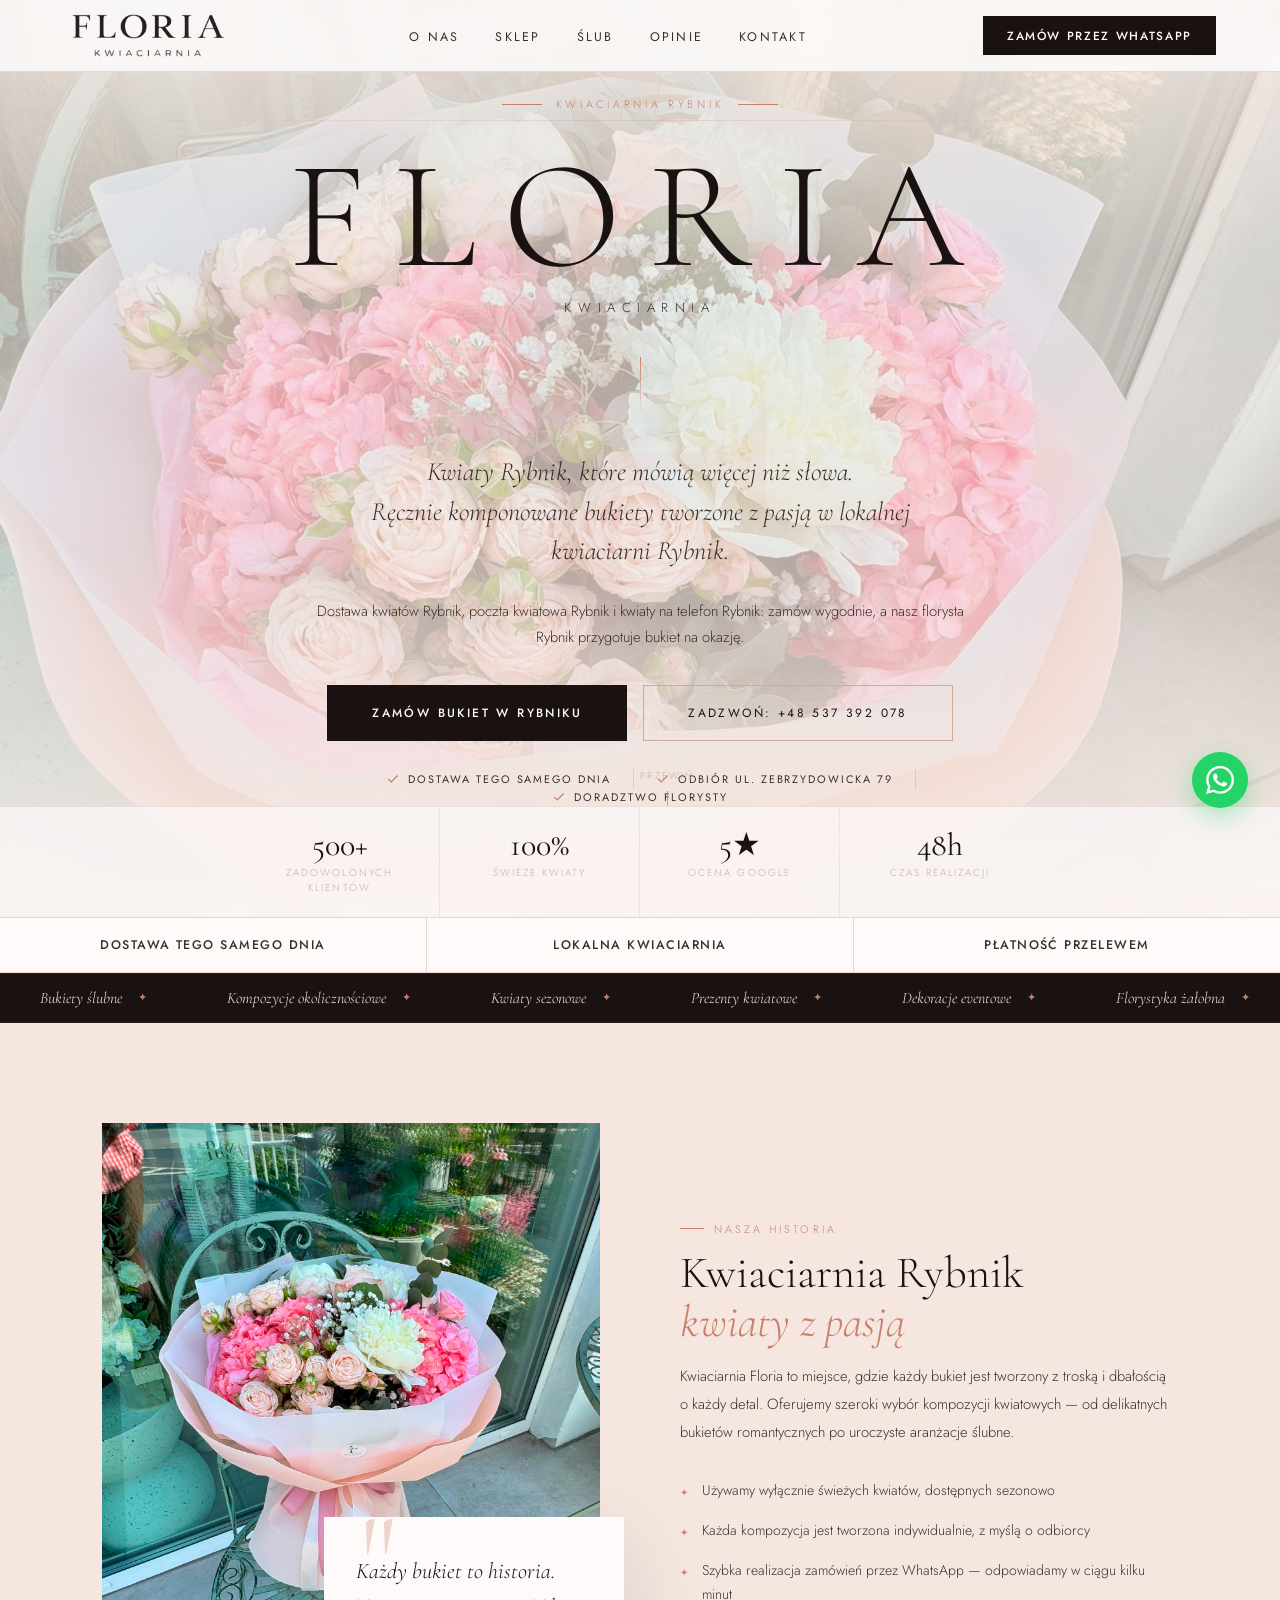
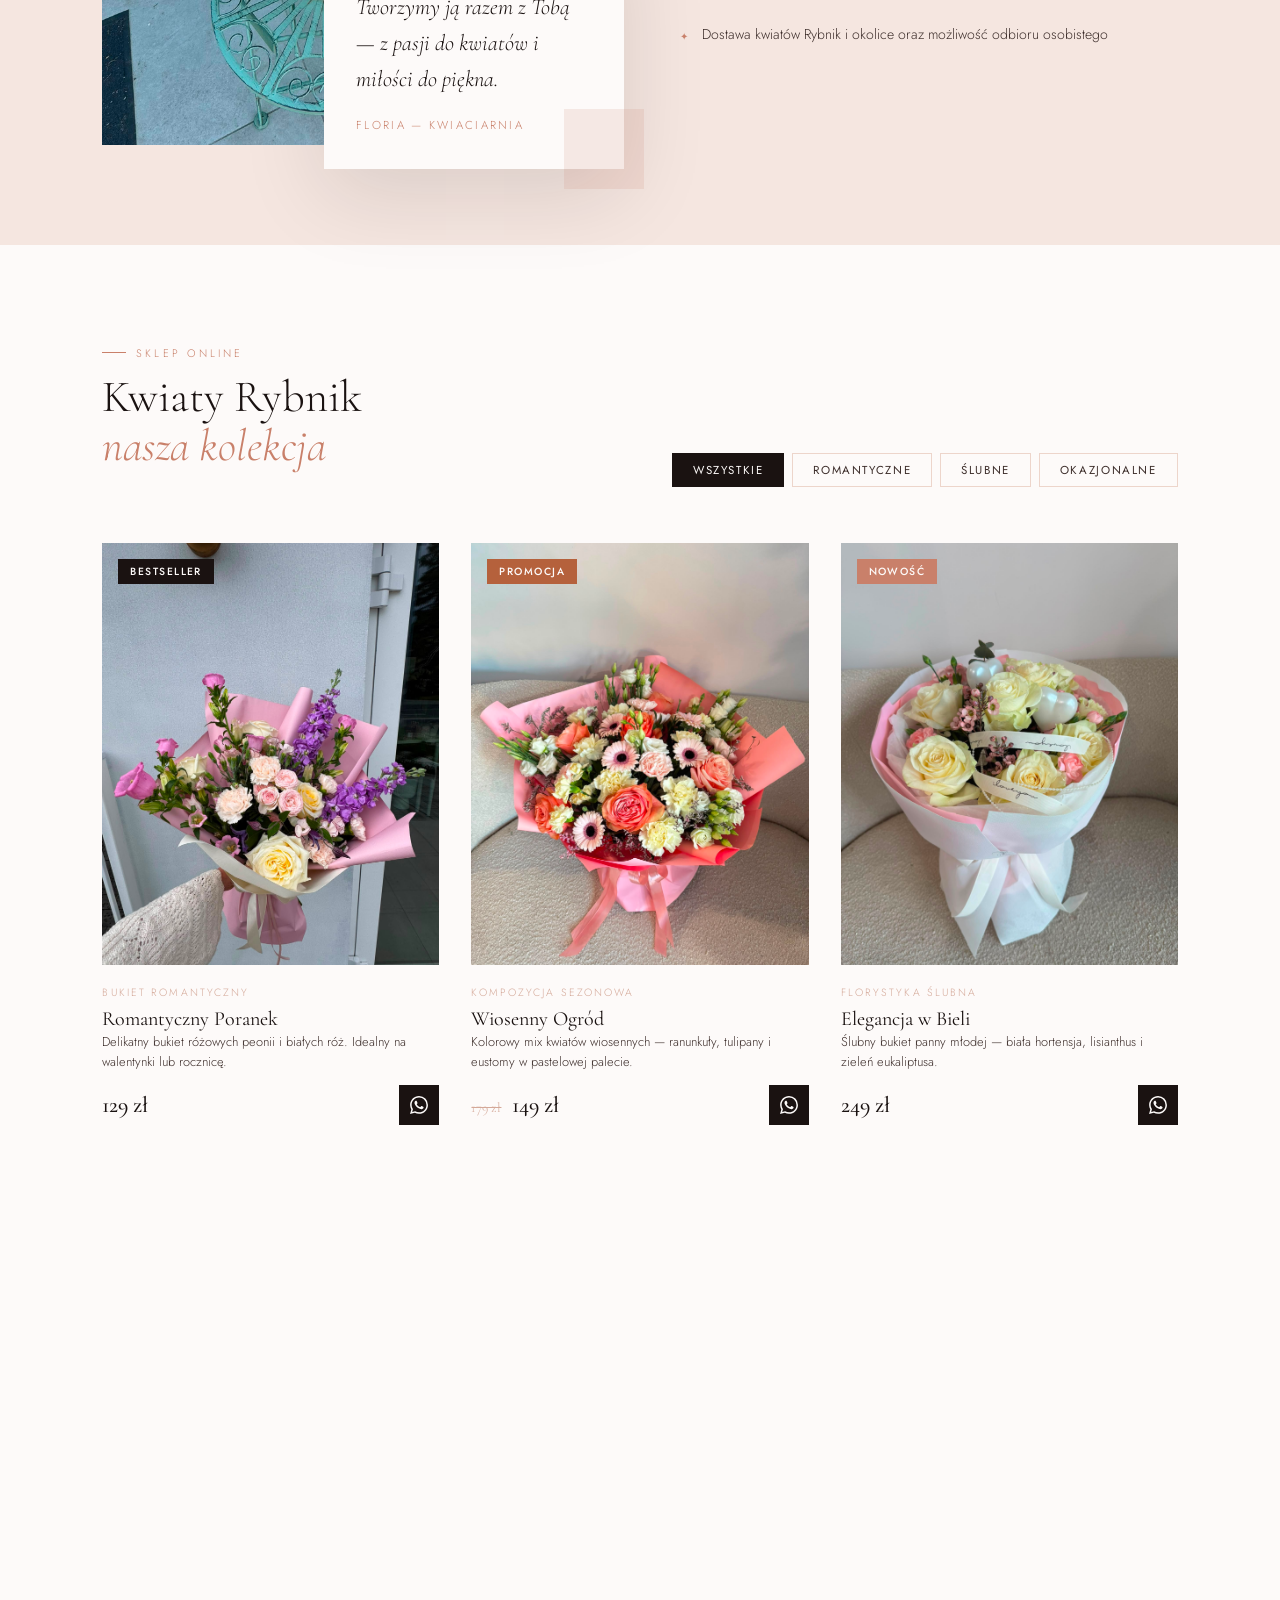
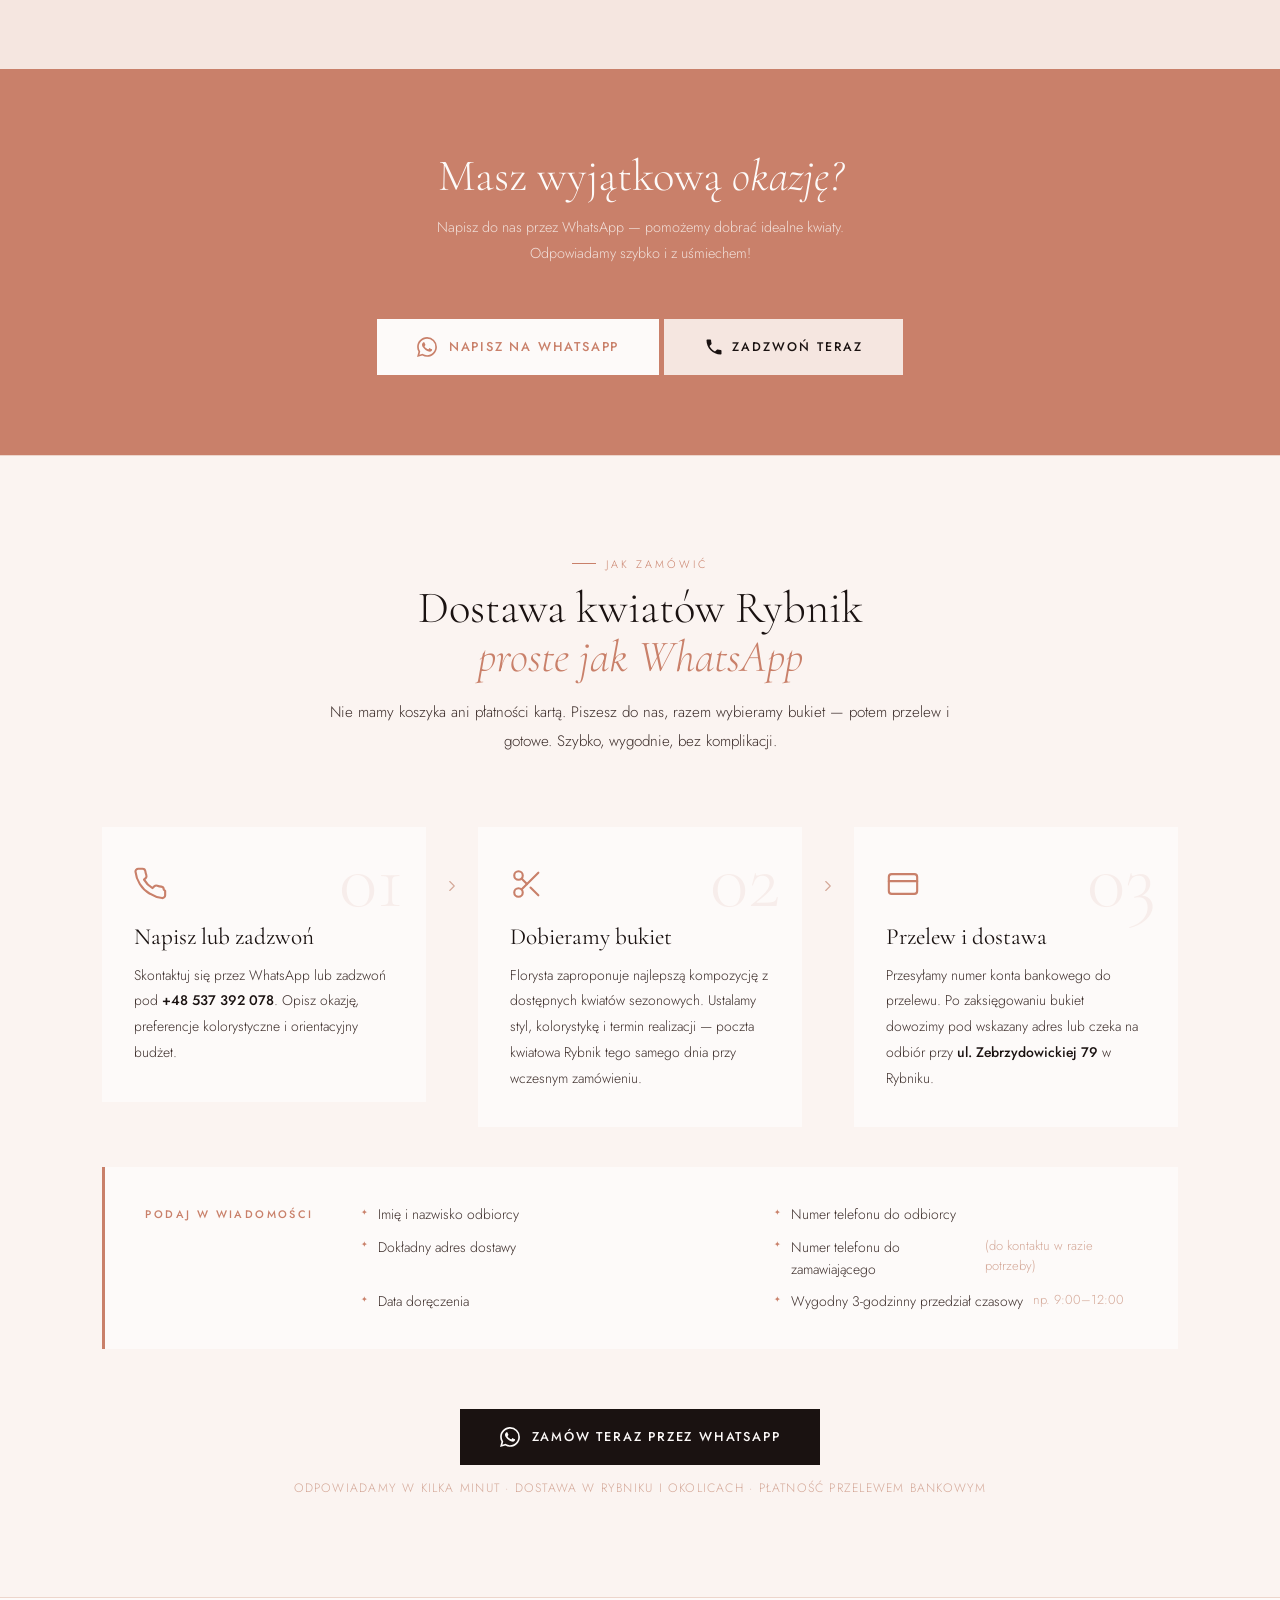
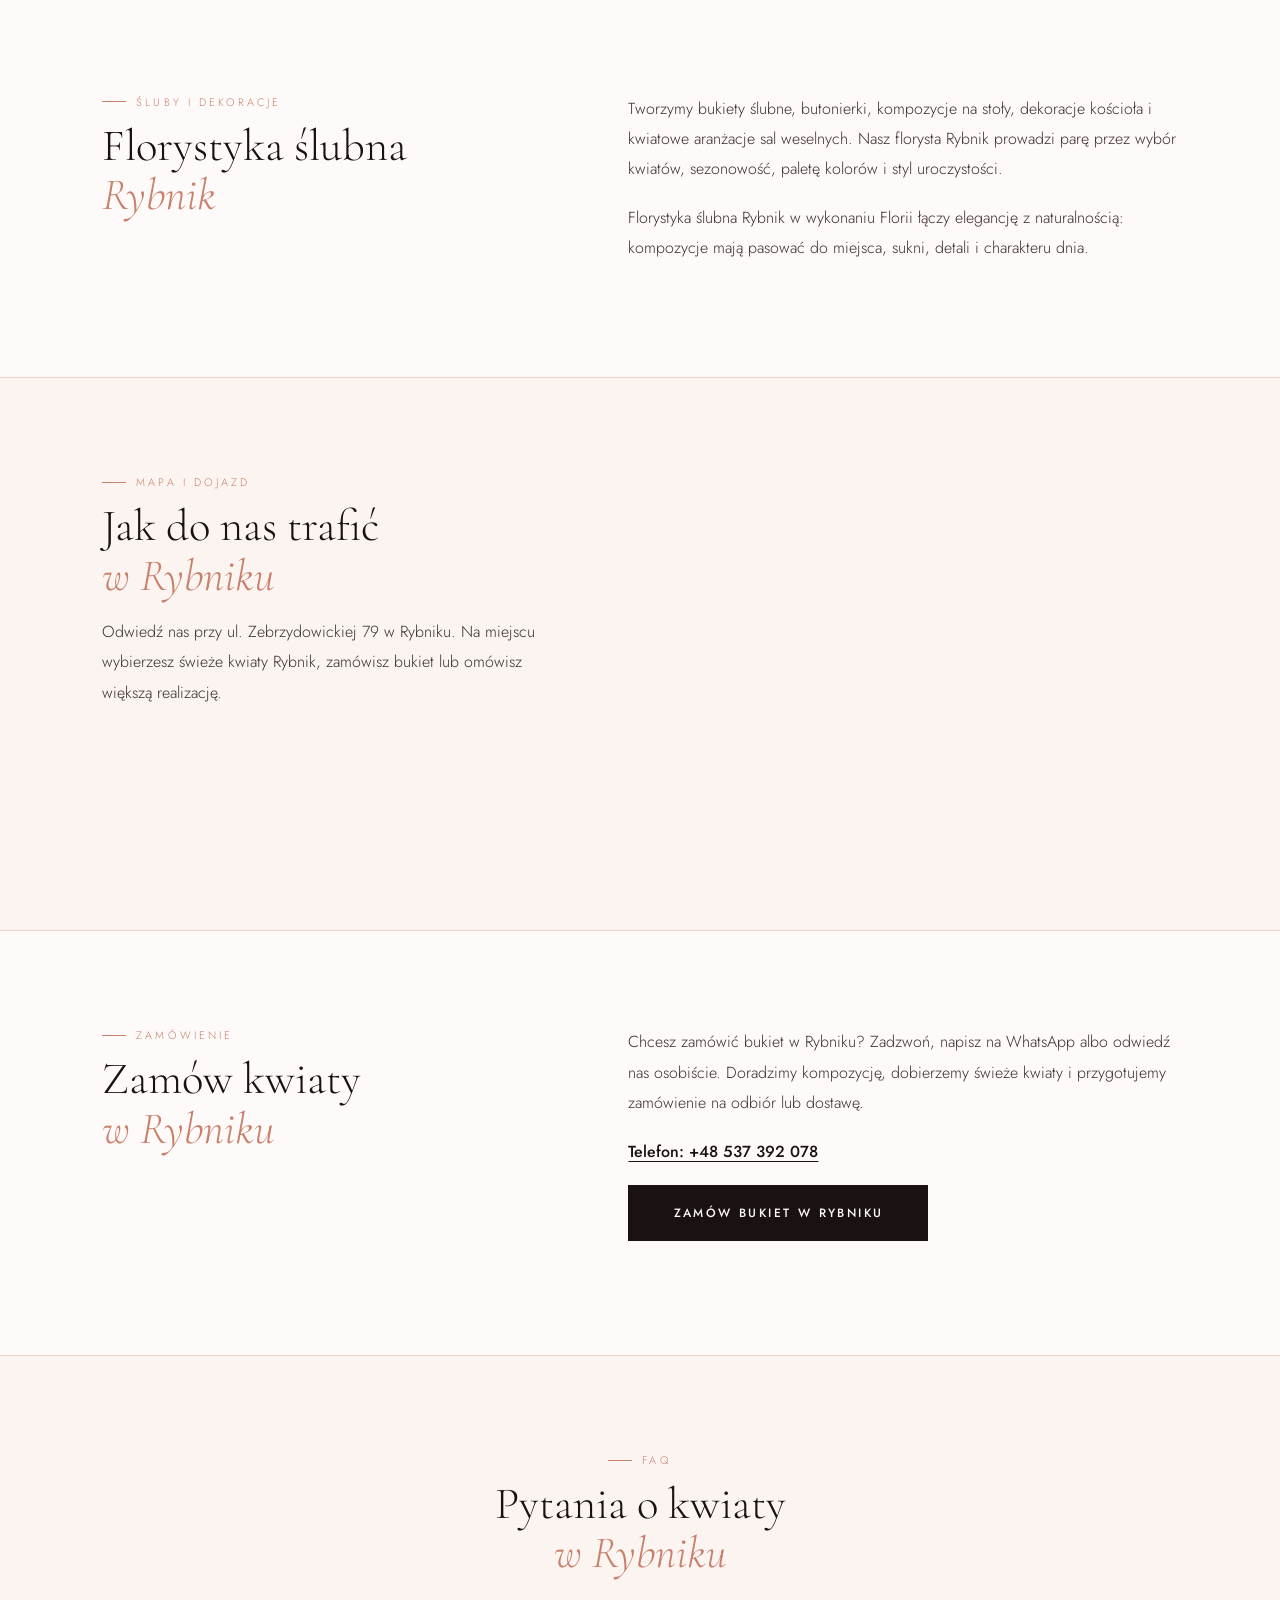
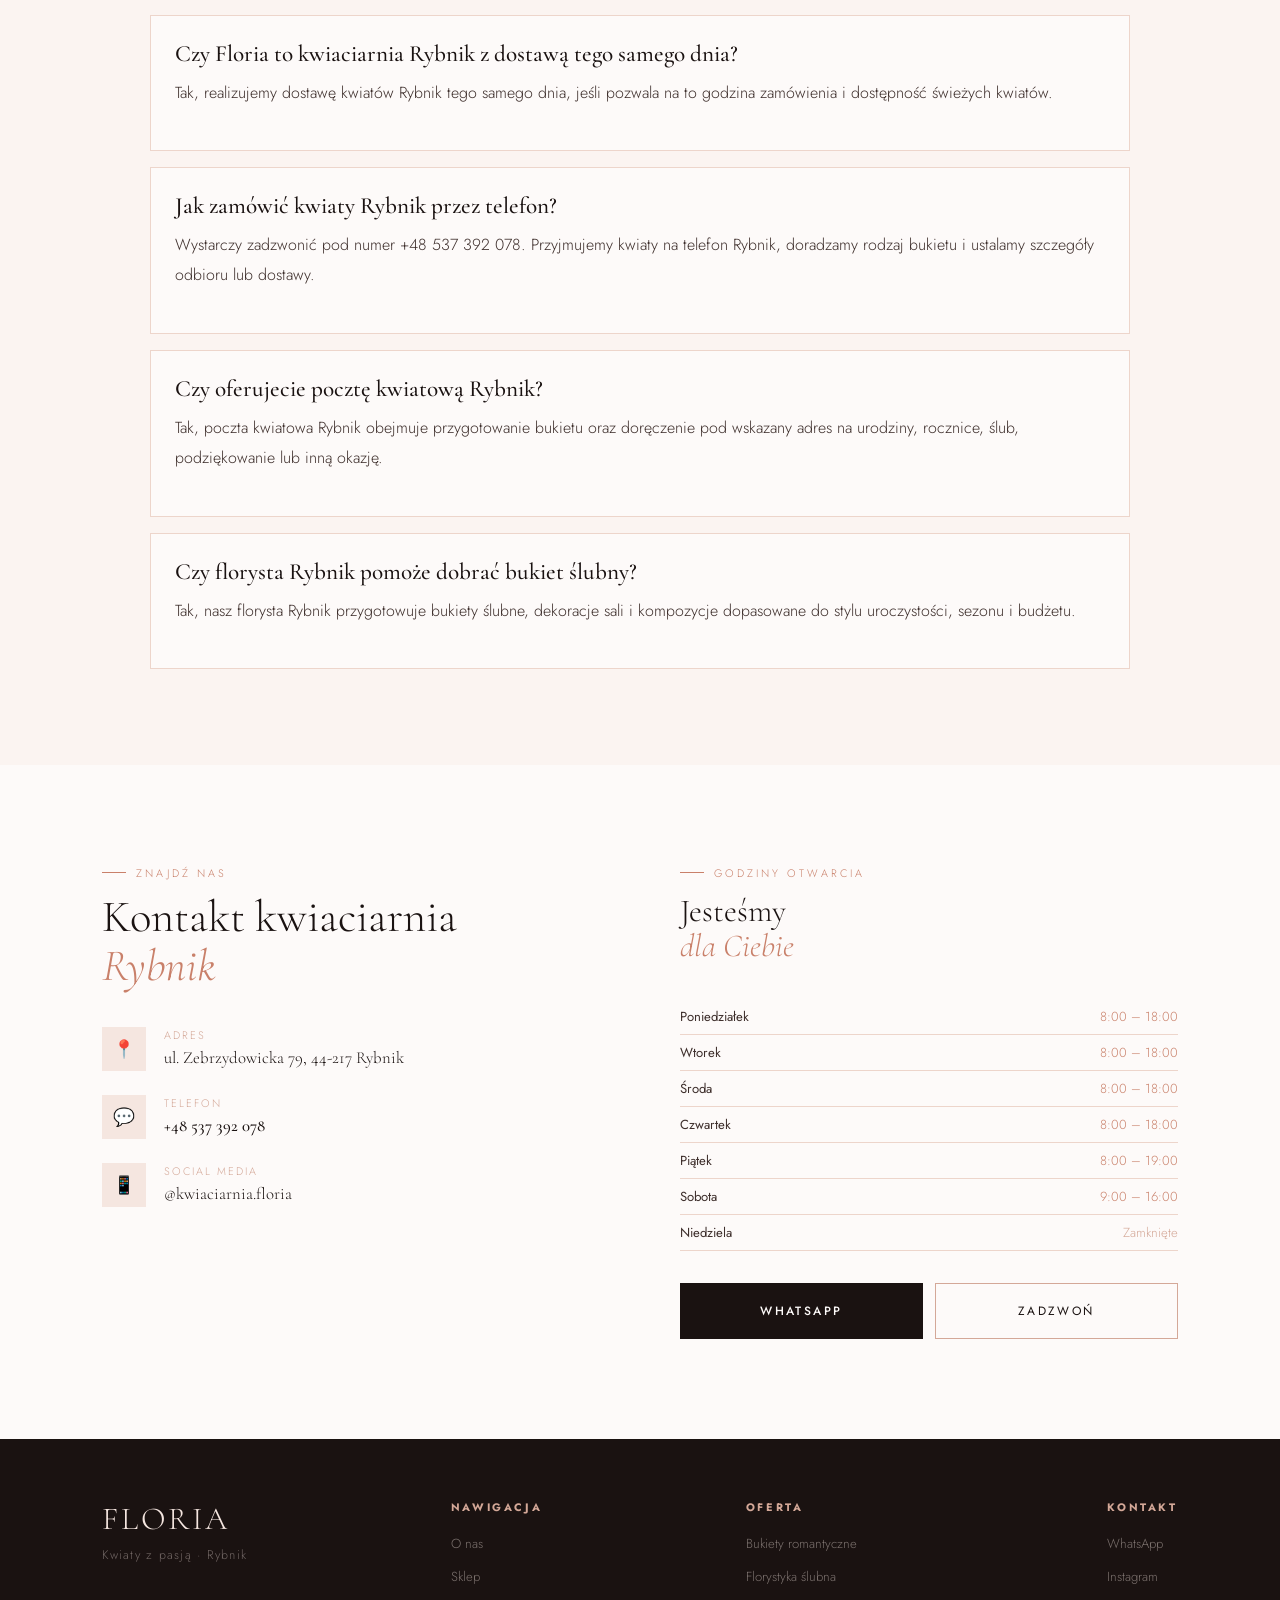
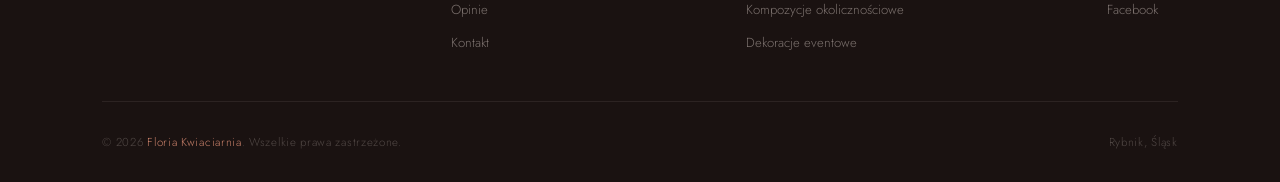
==== commit 24d621a2: "Add product subpages, wedding page and shared CSS - shared.css: extracted common styles for all subp" ====
--- a/index.html
+++ b/index.html
@@ -14,14 +14,14 @@
   <link rel="sitemap" type="application/xml" href="/sitemap.xml" />
   <meta property="og:title" content="Kwiaciarnia Rybnik Floria | Kwiaty i bukiety z dostawą" />
   <meta property="og:description" content="Zamów świeże bukiety, kwiaty na telefon Rybnik i florystykę ślubną w lokalnej kwiaciarni Floria. Dostawa kwiatów Rybnik i okolice." />
-  <meta property="og:image" content="https://kwiaciarniafloria.pl/og-floria-rybnik.jpg" />
+  <meta property="og:image" content="https://kwiaciarniafloria.pl/images/logo-floria-nav.png" />
   <meta property="og:url" content="https://kwiaciarniafloria.pl/" />
   <meta property="og:type" content="website" />
   <meta property="og:locale" content="pl_PL" />
   <meta name="twitter:card" content="summary_large_image" />
   <meta name="twitter:title" content="Kwiaciarnia Rybnik Floria | Kwiaty Rybnik" />
   <meta name="twitter:description" content="Bukiety, poczta kwiatowa Rybnik, dostawa kwiatów Rybnik i florystyka ślubna od lokalnej kwiaciarni Floria." />
-  <meta name="twitter:image" content="https://kwiaciarniafloria.pl/og-floria-rybnik.jpg" />
+  <meta name="twitter:image" content="https://kwiaciarniafloria.pl/images/logo-floria-nav.png" />
   <link rel="preload" href="images/logo-floria-nav.png" as="image" />
   <script type="application/ld+json">
   {
@@ -296,6 +296,9 @@
       position: relative;
       min-height: 100vh;
       background: var(--blush);
+      background-image: url('images/IMG-20260608-WA0401.jpg');
+      background-size: cover;
+      background-position: center 30%;
       display: flex;
       flex-direction: column;
       align-items: center;
@@ -320,12 +323,19 @@
       letter-spacing: -.04em;
     }
 
-    /* Gradient overlay — dół ściemnia do bieli */
+    /* Główny overlay — przyciemnia całe zdjęcie */
+    .hero-photo-overlay {
+      position: absolute;
+      inset: 0;
+      background: rgba(245,230,224,.72);
+      pointer-events: none;
+    }
+    /* Gradient overlay — dół */
     .hero-overlay {
       position: absolute;
       bottom: 0; left: 0; right: 0;
-      height: 35%;
-      background: linear-gradient(to bottom, transparent, var(--blush));
+      height: 40%;
+      background: linear-gradient(to bottom, transparent, rgba(245,230,224,.95));
       pointer-events: none;
     }
     /* Gradient overlay — góra */
@@ -333,7 +343,7 @@
       position: absolute;
       top: 72px; left: 0; right: 0;
       height: 20%;
-      background: linear-gradient(to top, transparent, rgba(245,230,224,.5));
+      background: linear-gradient(to top, transparent, rgba(245,230,224,.6));
       pointer-events: none;
     }
 
@@ -401,15 +411,6 @@
       width: 40px;
       height: 1px;
       background: var(--petal);
-    }
-
-    /* Logo SVG w hero */
-    .hero-logo-svg {
-      width: min(260px, 50vw);
-      margin-bottom: 20px;
-      filter: drop-shadow(0 12px 40px rgba(26,18,17,.12));
-      animation: fadeSlideDown 1s ease both;
-      animation-delay: .2s;
     }
 
     /* Wielki napis FLORIA */
@@ -511,16 +512,43 @@
       display: flex;
       flex-wrap: wrap;
       justify-content: center;
-      gap: 10px;
-      margin-top: 18px;
+      align-items: center;
+      gap: 0;
+      margin-top: 28px;
+      animation: fadeSlideDown 1s ease both;
+      animation-delay: .82s;
+    }
+    .hero-proof-item {
+      display: flex;
+      align-items: center;
+      gap: 8px;
+      padding: 0 22px;
+      font-family: var(--sans);
+      font-size: .68rem;
+      font-weight: 400;
+      letter-spacing: .18em;
+      text-transform: uppercase;
       color: var(--ink-soft);
-      font-size: .78rem;
-      line-height: 1.5;
-    }
-    .hero-proof span {
-      border: 1px solid rgba(212,168,152,.55);
-      background: rgba(253,250,249,.42);
-      padding: 8px 12px;
+      white-space: nowrap;
+    }
+    .hero-proof-item svg {
+      width: 14px;
+      height: 14px;
+      stroke: var(--petal);
+      fill: none;
+      stroke-width: 2;
+      flex-shrink: 0;
+    }
+    .hero-proof-sep {
+      width: 1px;
+      height: 20px;
+      background: rgba(212,168,152,.45);
+      flex-shrink: 0;
+    }
+    @media (max-width: 768px) {
+      .hero-proof { gap: 12px 0; }
+      .hero-proof-item { padding: 0 14px; font-size: .64rem; letter-spacing: .14em; }
+      .hero-proof-sep { height: 16px; }
     }
 
     /* Statystyki w dole hero */
@@ -769,11 +797,21 @@
     .about-visual {
       position: relative;
     }
+    .about-photo {
+      width: 100%;
+      aspect-ratio: 4/5;
+      object-fit: cover;
+      object-position: center;
+      display: block;
+    }
     .about-card {
       background: var(--white);
-      padding: 48px 40px;
-      position: relative;
-      box-shadow: 0 24px 80px rgba(26,18,17,.08);
+      padding: 36px 32px;
+      position: absolute;
+      bottom: -24px;
+      right: -24px;
+      max-width: 300px;
+      box-shadow: 0 24px 80px rgba(26,18,17,.12);
     }
     .about-card::before {
       content: '"';
@@ -893,6 +931,8 @@
       display: flex;
       align-items: center;
       justify-content: center;
+      text-decoration: none;
+      cursor: pointer;
     }
 
     .product-emoji {
@@ -902,6 +942,16 @@
       filter: drop-shadow(0 8px 24px rgba(26,18,17,.15));
     }
     .product-card:hover .product-emoji { transform: scale(1.08) rotate(-3deg); }
+
+    .product-img {
+      width: 100%;
+      height: 100%;
+      object-fit: cover;
+      object-position: center top;
+      display: block;
+      transition: transform .55s ease;
+    }
+    .product-card:hover .product-img { transform: scale(1.06); }
 
     .product-badge {
       position: absolute;
@@ -1032,9 +1082,20 @@
     .feature-item:hover { background: rgba(201,128,106,.08); }
 
     .feature-icon {
-      font-size: 2rem;
-      margin-bottom: 20px;
+      width: 38px;
+      height: 38px;
+      margin-bottom: 24px;
       display: block;
+      color: var(--petal);
+    }
+    .feature-icon svg {
+      width: 38px;
+      height: 38px;
+      stroke: currentColor;
+      fill: none;
+      stroke-width: 1.5;
+      stroke-linecap: round;
+      stroke-linejoin: round;
     }
     .feature-name {
       font-family: var(--serif);
@@ -1211,11 +1272,18 @@
     }
     .contact-value a:hover { color: var(--petal); }
 
+    .contact .btn-primary,
+    .contact .btn-outline {
+      min-width: 130px;
+      flex: 1;
+      padding: 14px 20px;
+    }
+
     .hours-grid {
       margin-top: 36px;
       display: grid;
-      grid-template-columns: 1fr 1fr;
-      gap: 8px 24px;
+      grid-template-columns: 1fr;
+      gap: 0;
     }
     .hours-row {
       display: flex;
@@ -1227,6 +1295,169 @@
     }
     .hours-row .day { font-weight: 400; }
     .hours-row .time { color: var(--petal); }
+
+    /* ───── ORDER STEPS ───── */
+    .order-steps {
+      padding: 100px 8vw;
+      background: #fbf4f1;
+      border-top: 1px solid var(--blush-mid);
+    }
+    .order-steps-header {
+      text-align: center;
+      max-width: 640px;
+      margin: 0 auto 72px;
+    }
+    .order-steps-header .section-eyebrow { justify-content: center; }
+    .order-steps-header p {
+      font-size: .95rem;
+      color: var(--ink-soft);
+      line-height: 1.85;
+      margin-top: 16px;
+    }
+    .order-steps-grid {
+      display: grid;
+      grid-template-columns: 1fr 52px 1fr 52px 1fr;
+      align-items: start;
+      max-width: 1100px;
+      margin: 0 auto;
+    }
+    .order-step {
+      background: var(--white);
+      padding: 40px 32px 36px;
+      position: relative;
+      overflow: hidden;
+    }
+    .order-step-num {
+      font-family: var(--serif);
+      font-size: 5rem;
+      font-weight: 300;
+      color: rgba(212,168,152,.15);
+      line-height: 1;
+      position: absolute;
+      top: 14px;
+      right: 22px;
+      pointer-events: none;
+      user-select: none;
+    }
+    .order-step-icon {
+      width: 34px;
+      height: 34px;
+      margin-bottom: 22px;
+      color: var(--petal);
+    }
+    .order-step-icon svg {
+      width: 34px;
+      height: 34px;
+      stroke: currentColor;
+      fill: none;
+      stroke-width: 1.5;
+      stroke-linecap: round;
+      stroke-linejoin: round;
+    }
+    .order-step-title {
+      font-family: var(--serif);
+      font-size: 1.45rem;
+      font-weight: 400;
+      color: var(--ink);
+      margin-bottom: 12px;
+    }
+    .order-step-desc {
+      font-size: .87rem;
+      color: var(--ink-soft);
+      line-height: 1.85;
+    }
+    .order-step-desc strong { color: var(--ink); font-weight: 500; }
+    .order-step-arrow {
+      display: flex;
+      align-items: center;
+      justify-content: center;
+      padding-top: 50px;
+    }
+    .order-step-arrow svg {
+      width: 18px;
+      height: 18px;
+      stroke: var(--blush-deep);
+      fill: none;
+      stroke-width: 1.5;
+      stroke-linecap: round;
+      stroke-linejoin: round;
+    }
+    .order-steps-cta {
+      text-align: center;
+      margin-top: 60px;
+    }
+    .order-steps-cta .cta-wa { background: var(--ink); color: var(--white); }
+    .order-steps-cta .cta-wa:hover { background: var(--petal); color: var(--white); }
+    .order-steps-note {
+      margin-top: 14px;
+      font-size: .76rem;
+      color: var(--blush-deep);
+      letter-spacing: .1em;
+      text-transform: uppercase;
+    }
+    .order-info-box {
+      max-width: 1100px;
+      margin: 40px auto 0;
+      background: var(--white);
+      border-left: 3px solid var(--petal);
+      padding: 36px 40px;
+      display: grid;
+      grid-template-columns: auto 1fr;
+      gap: 0 48px;
+      align-items: start;
+    }
+    .order-info-label {
+      font-family: var(--sans);
+      font-size: .68rem;
+      font-weight: 500;
+      letter-spacing: .22em;
+      text-transform: uppercase;
+      color: var(--petal);
+      white-space: nowrap;
+      padding-top: 3px;
+    }
+    .order-info-list {
+      list-style: none;
+      display: grid;
+      grid-template-columns: 1fr 1fr;
+      gap: 10px 48px;
+    }
+    .order-info-list li {
+      font-family: var(--sans);
+      font-size: .87rem;
+      color: var(--ink-soft);
+      line-height: 1.6;
+      display: flex;
+      align-items: flex-start;
+      gap: 10px;
+    }
+    .order-info-list li::before {
+      content: '✦';
+      color: var(--petal);
+      font-size: .48rem;
+      margin-top: .45em;
+      flex-shrink: 0;
+    }
+    .order-info-list li em {
+      font-style: normal;
+      color: var(--blush-deep);
+      font-size: .81rem;
+    }
+    @media (max-width: 900px) {
+      .order-steps-grid {
+        grid-template-columns: 1fr;
+        max-width: 480px;
+      }
+      .order-step-arrow { display: none; }
+      .order-step + .order-step { margin-top: 2px; }
+      .order-steps-header { margin-bottom: 48px; }
+      .order-info-box {
+        grid-template-columns: 1fr;
+        gap: 16px;
+        padding: 28px 24px;
+      }
+      .order-info-list { grid-template-columns: 1fr; gap: 10px; }
+    }
 
     /* ───── FOOTER ───── */
     footer {
@@ -1465,9 +1696,12 @@
       right: 18px;
       bottom: 18px;
       z-index: 120;
-      display: flex;
+      display: none;
       gap: 10px;
       align-items: center;
+    }
+    @media (max-width: 760px) {
+      .sticky-cta { display: flex; }
     }
     .sticky-cta a {
       min-width: 54px;
@@ -1523,10 +1757,11 @@
 
 <!-- NAV -->
 <nav id="mainNav">
-  <a href="#main-content" class="nav-logo" aria-label="Floria Kwiaciarnia Rybnik - strona główna"><img src="images/logo-floria-nav.png" alt="Floria Kwiaciarnia Rybnik" width="160" height="80" loading="eager" decoding="async" fetchpriority="high" /></a>
+  <a href="#" class="nav-logo" aria-label="Floria Kwiaciarnia Rybnik - strona główna"><img src="images/logo-floria-nav.png" alt="Floria Kwiaciarnia Rybnik" width="160" height="80" loading="eager" decoding="async" fetchpriority="high" /></a>
   <ul class="nav-links">
     <li><a href="#o-nas">O nas</a></li>
     <li><a href="#sklep">Sklep</a></li>
+    <li><a href="slub.html">Ślub</a></li>
     <li><a href="#opinie">Opinie</a></li>
     <li><a href="#kontakt">Kontakt</a></li>
   </ul>
@@ -1539,6 +1774,7 @@
 <div class="mobile-menu" id="mobileMenu" role="navigation" aria-label="Menu mobilne">
   <a href="#o-nas"   onclick="closeMenu()">O nas</a>
   <a href="#sklep"   onclick="closeMenu()">Sklep</a>
+  <a href="slub.html" onclick="closeMenu()">Ślub</a>
   <a href="#opinie"  onclick="closeMenu()">Opinie</a>
   <a href="#kontakt" onclick="closeMenu()">Kontakt</a>
   <a href="https://wa.me/48502906966" target="_blank" rel="noopener noreferrer" style="color:var(--petal);margin-top:8px;">Zamów przez WhatsApp →</a>
@@ -1550,6 +1786,7 @@
 <section class="hero">
 
   <!-- Tło dekoracyjne -->
+  <div class="hero-photo-overlay"></div>
   <div class="hero-bg-letter">F</div>
   <div class="hero-overlay-top"></div>
   <div class="hero-overlay"></div>
@@ -1568,8 +1805,6 @@
   <div class="hero-content">
     <div class="hero-eyebrow">Kwiaciarnia Rybnik</div>
 
-    
-
     <h1 class="hero-brand">FLORIA <span class="sr-only">Kwiaciarnia Rybnik - kwiaty, bukiety i dostawa kwiatów</span></h1>
     <p class="hero-brand-sub">Kwiaciarnia</p>
 
@@ -1586,9 +1821,20 @@
       <a href="tel:+48537392078" class="btn-outline" aria-label="Zadzwoń do Kwiaciarni Floria w Rybniku pod numer +48 537 392 078">Zadzwoń: +48 537 392 078</a>
     </div>
     <div class="hero-proof" aria-label="Najważniejsze informacje o zamówieniu">
-      <span>Dostawa na terenie Rybnika</span>
-      <span>Odbiór przy Zebrzydowickiej 79</span>
-      <span>Doradztwo florysty</span>
+      <div class="hero-proof-item">
+        <svg viewBox="0 0 24 24" aria-hidden="true"><polyline points="20 6 9 17 4 12"/></svg>
+        Dostawa tego samego dnia
+      </div>
+      <div class="hero-proof-sep" aria-hidden="true"></div>
+      <div class="hero-proof-item">
+        <svg viewBox="0 0 24 24" aria-hidden="true"><polyline points="20 6 9 17 4 12"/></svg>
+        Odbiór ul. Zebrzydowicka 79
+      </div>
+      <div class="hero-proof-sep" aria-hidden="true"></div>
+      <div class="hero-proof-item">
+        <svg viewBox="0 0 24 24" aria-hidden="true"><polyline points="20 6 9 17 4 12"/></svg>
+        Doradztwo florysty
+      </div>
     </div>
   </div>
 
@@ -1622,7 +1868,7 @@
 <div class="trust-bar" aria-label="Powody, dla których warto zamówić we Florii">
   <div class="trust-item">Dostawa tego samego dnia</div>
   <div class="trust-item">Lokalna kwiaciarnia</div>
-  <div class="trust-item">Płatność online</div>
+  <div class="trust-item">Płatność przelewem</div>
 </div>
 
 <!-- MARQUEE -->
@@ -1647,6 +1893,7 @@
 <!-- O NAS -->
 <section class="about" id="o-nas">
   <div class="about-visual fade-up">
+    <img src="images/IMG-20260608-WA0391.jpg" alt="Kwiaciarnia Floria Rybnik" class="about-photo" loading="lazy">
     <div class="about-card">
       <div class="about-quote">
         Każdy bukiet to historia. Tworzymy ją razem z Tobą — z pasji do kwiatów i miłości do piękna.
@@ -1699,22 +1946,39 @@
   </div>
   <div class="features-grid fade-up">
     <div class="feature-item">
-      <span class="feature-icon">🌸</span>
+      <span class="feature-icon">
+        <svg viewBox="0 0 24 24" aria-hidden="true">
+          <path d="M12 22c-4.97 0-9-3.58-9-8 0-3.87 2.69-7.18 6.5-8.28C10.83 5.24 12 4 12 4s1.17 1.24 2.5 1.72C18.31 6.82 21 10.13 21 14c0 4.42-4.03 8-9 8z"/>
+          <path d="M12 4v4"/>
+        </svg>
+      </span>
       <div class="feature-name">Świeżość gwarantowana</div>
       <p class="feature-desc">Kwiaty dostarczamy bezpośrednio od sprawdzonych dostawców. Zawsze świeże, zawsze piękne.</p>
     </div>
     <div class="feature-item">
-      <span class="feature-icon">💬</span>
+      <span class="feature-icon">
+        <svg viewBox="0 0 24 24" aria-hidden="true">
+          <path d="M21 15a2 2 0 0 1-2 2H7l-4 4V5a2 2 0 0 1 2-2h14a2 2 0 0 1 2 2z"/>
+        </svg>
+      </span>
       <div class="feature-name">Zamów przez WhatsApp</div>
       <p class="feature-desc">Prosty i szybki kontakt. Piszesz, my działamy. Odpowiedź w kilka minut.</p>
     </div>
     <div class="feature-item">
-      <span class="feature-icon">🎨</span>
+      <span class="feature-icon">
+        <svg viewBox="0 0 24 24" aria-hidden="true">
+          <path d="M12 20h9"/><path d="M16.5 3.5a2.121 2.121 0 0 1 3 3L7 19l-4 1 1-4 12.5-12.5z"/>
+        </svg>
+      </span>
       <div class="feature-name">Indywidualne projekty</div>
       <p class="feature-desc">Tworzysz swoją wizję — my ją realizujemy. Żaden bukiet nie jest taki sam.</p>
     </div>
     <div class="feature-item">
-      <span class="feature-icon">🚗</span>
+      <span class="feature-icon">
+        <svg viewBox="0 0 24 24" aria-hidden="true">
+          <rect x="1" y="3" width="15" height="13" rx="1"/><path d="M16 8h4l3 3v5h-7V8z"/><circle cx="5.5" cy="18.5" r="2.5"/><circle cx="18.5" cy="18.5" r="2.5"/>
+        </svg>
+      </span>
       <div class="feature-name">Dostawa do domu</div>
       <p class="feature-desc">Dowozimy kwiaty bezpośrednio pod wskazany adres, w ustalonym terminie. To wygodna poczta kwiatowa Rybnik dla ważnych okazji.</p>
     </div>
@@ -1768,7 +2032,7 @@
     </div>
   </div>
   <div style="text-align:center;margin-top:48px;" class="fade-up">
-    <a href="https://www.google.com/search?q=🌸Kwiaciarnia+Floria+Opinie" target="_blank" rel="noopener noreferrer" class="google-reviews-btn">
+    <a href="https://www.google.com/search?q=Kwiaciarnia+Floria+Rybnik+opinie" target="_blank" rel="noopener noreferrer" class="google-reviews-btn">
       <svg width="20" height="20" viewBox="0 0 24 24" fill="none" style="margin-right:8px;">
         <path d="M22.56 12.25c0-.78-.07-1.53-.2-2.25H12v4.26h5.92c-.26 1.37-1.04 2.53-2.21 3.31v2.77h3.57c2.08-1.92 3.28-4.74 3.28-8.09z" fill="#4285F4"/>
         <path d="M12 23c2.97 0 5.46-.98 7.28-2.66l-3.57-2.77c-.98.66-2.23 1.06-3.71 1.06-2.86 0-5.29-1.93-6.16-4.53H2.18v2.84C3.99 20.53 7.7 23 12 23z" fill="#34A853"/>
@@ -1800,21 +2064,82 @@
 </div>
 
 
-<section class="seo-section alt" id="dostawa-kwiatow-rybnik">
-  <div class="seo-grid">
-    <div>
-      <div class="section-eyebrow">Dostawa lokalna</div>
-      <h2 class="section-title">Dostawa kwiatów<br><em>Rybnik</em></h2>
-    </div>
-    <div class="seo-copy">
-      <p>Floria realizuje dostawę kwiatów Rybnik pod wskazany adres: do domu, pracy, restauracji, sali weselnej lub na uroczystość rodzinną. Przyjmujemy zamówienia telefonicznie, przez WhatsApp oraz online, a każdy bukiet przygotowujemy indywidualnie.</p>
-      <p>Jeśli potrzebna jest poczta kwiatowa Rybnik albo kwiaty na telefon Rybnik, podpowiemy najlepszy styl kompozycji, dopasujemy kolorystykę i ustalimy wygodny termin doręczenia.</p>
-      <ul class="seo-points">
-        <li>Dostawa tego samego dnia zależnie od dostępności kwiatów i godziny zamówienia.</li>
-        <li>Bukiety na urodziny, rocznicę, ślub, podziękowanie i kondolencje.</li>
-        <li>Telefoniczna konsultacja z florystą przed realizacją zamówienia.</li>
-      </ul>
-    </div>
+<section class="order-steps" id="dostawa-kwiatow-rybnik">
+  <div class="order-steps-header fade-up">
+    <div class="section-eyebrow">Jak zamówić</div>
+    <h2 class="section-title">Dostawa kwiatów Rybnik<br><em>proste jak WhatsApp</em></h2>
+    <p>Nie mamy koszyka ani płatności kartą. Piszesz do nas, razem wybieramy bukiet — potem przelew i gotowe. Szybko, wygodnie, bez komplikacji.</p>
+  </div>
+
+  <div class="order-steps-grid fade-up">
+
+    <div class="order-step">
+      <span class="order-step-num">01</span>
+      <div class="order-step-icon">
+        <svg viewBox="0 0 24 24" aria-hidden="true">
+          <path d="M22 16.92v3a2 2 0 0 1-2.18 2 19.79 19.79 0 0 1-8.63-3.07A19.5 19.5 0 0 1 4.11 12a19.79 19.79 0 0 1-3.07-8.67A2 2 0 0 1 3 1.22h3a2 2 0 0 1 2 1.72 12.84 12.84 0 0 0 .7 2.81 2 2 0 0 1-.45 2.11L7.09 8.91a16 16 0 0 0 6 6l1.27-1.27a2 2 0 0 1 2.11-.45 12.84 12.84 0 0 0 2.81.7A2 2 0 0 1 21 15.92z"/>
+        </svg>
+      </div>
+      <h3 class="order-step-title">Napisz lub zadzwoń</h3>
+      <p class="order-step-desc">Skontaktuj się przez WhatsApp lub zadzwoń pod <strong>+48 537 392 078</strong>. Opisz okazję, preferencje kolorystyczne i orientacyjny budżet.</p>
+    </div>
+
+    <div class="order-step-arrow" aria-hidden="true">
+      <svg viewBox="0 0 24 24"><polyline points="9 18 15 12 9 6"/></svg>
+    </div>
+
+    <div class="order-step">
+      <span class="order-step-num">02</span>
+      <div class="order-step-icon">
+        <svg viewBox="0 0 24 24" aria-hidden="true">
+          <circle cx="6" cy="6" r="3"/><circle cx="6" cy="18" r="3"/>
+          <line x1="20" y1="4" x2="8.12" y2="15.88"/>
+          <line x1="14.47" y1="14.48" x2="20" y2="20"/>
+          <line x1="8.12" y1="8.12" x2="12" y2="12"/>
+        </svg>
+      </div>
+      <h3 class="order-step-title">Dobieramy bukiet</h3>
+      <p class="order-step-desc">Florysta zaproponuje najlepszą kompozycję z dostępnych kwiatów sezonowych. Ustalamy styl, kolorystykę i termin realizacji — poczta kwiatowa Rybnik tego samego dnia przy wczesnym zamówieniu.</p>
+    </div>
+
+    <div class="order-step-arrow" aria-hidden="true">
+      <svg viewBox="0 0 24 24"><polyline points="9 18 15 12 9 6"/></svg>
+    </div>
+
+    <div class="order-step">
+      <span class="order-step-num">03</span>
+      <div class="order-step-icon">
+        <svg viewBox="0 0 24 24" aria-hidden="true">
+          <rect x="2" y="5" width="20" height="14" rx="2"/>
+          <line x1="2" y1="10" x2="22" y2="10"/>
+        </svg>
+      </div>
+      <h3 class="order-step-title">Przelew i dostawa</h3>
+      <p class="order-step-desc">Przesyłamy numer konta bankowego do przelewu. Po zaksięgowaniu bukiet dowozimy pod wskazany adres lub czeka na odbiór przy <strong>ul. Zebrzydowickiej 79</strong> w Rybniku.</p>
+    </div>
+
+  </div>
+
+  <div class="order-info-box fade-up">
+    <span class="order-info-label">Podaj w wiadomości</span>
+    <ul class="order-info-list">
+      <li>Imię i nazwisko odbiorcy</li>
+      <li>Numer telefonu do odbiorcy</li>
+      <li>Dokładny adres dostawy</li>
+      <li>Numer telefonu do zamawiającego <em>(do kontaktu w razie potrzeby)</em></li>
+      <li>Data doręczenia</li>
+      <li>Wygodny 3-godzinny przedział czasowy <em>np. 9:00–12:00</em></li>
+    </ul>
+  </div>
+
+  <div class="order-steps-cta fade-up">
+    <a href="https://wa.me/48502906966?text=Dzień%20dobry!%20Chcę%20zamówić%20bukiet%20w%20Rybniku." class="cta-wa" target="_blank" rel="noopener noreferrer" aria-label="Napisz do Kwiaciarni Floria na WhatsApp">
+      <svg class="wa-icon" viewBox="0 0 24 24" xmlns="http://www.w3.org/2000/svg">
+        <path d="M17.472 14.382c-.297-.149-1.758-.867-2.03-.967-.273-.099-.471-.148-.67.15-.197.297-.767.966-.94 1.164-.173.199-.347.223-.644.075-.297-.15-1.255-.463-2.39-1.475-.883-.788-1.48-1.761-1.653-2.059-.173-.297-.018-.458.13-.606.134-.133.298-.347.446-.52.149-.174.198-.298.298-.497.099-.198.05-.371-.025-.52-.075-.149-.669-1.612-.916-2.207-.242-.579-.487-.5-.669-.51-.173-.008-.371-.01-.57-.01-.198 0-.52.074-.792.372-.272.297-1.04 1.016-1.04 2.479 0 1.462 1.065 2.875 1.213 3.074.149.198 2.096 3.2 5.077 4.487.709.306 1.262.489 1.694.625.712.227 1.36.195 1.871.118.571-.085 1.758-.719 2.006-1.413.248-.694.248-1.289.173-1.413-.074-.124-.272-.198-.57-.347m-5.421 7.403h-.004a9.87 9.87 0 01-5.031-1.378l-.361-.214-3.741.982.998-3.648-.235-.374a9.86 9.86 0 01-1.51-5.26c.001-5.45 4.436-9.884 9.888-9.884 2.64 0 5.122 1.03 6.988 2.898a9.825 9.825 0 012.893 6.994c-.003 5.45-4.437 9.884-9.885 9.884m8.413-18.297A11.815 11.815 0 0012.05 0C5.495 0 .16 5.335.157 11.892c0 2.096.547 4.142 1.588 5.945L.057 24l6.305-1.654a11.882 11.882 0 005.683 1.448h.005c6.554 0 11.89-5.335 11.893-11.893a11.821 11.821 0 00-3.48-8.413z"/>
+      </svg>
+      Zamów teraz przez WhatsApp
+    </a>
+    <p class="order-steps-note">Odpowiadamy w kilka minut · Dostawa w Rybniku i okolicach · Płatność przelewem bankowym</p>
   </div>
 </section>
 
@@ -1840,7 +2165,7 @@
         <p>Odwiedź nas przy ul. Zebrzydowickiej 79 w Rybniku. Na miejscu wybierzesz świeże kwiaty Rybnik, zamówisz bukiet lub omówisz większą realizację.</p>
       </div>
     </div>
-    <iframe class="map-frame" title="Mapa dojazdu do Kwiaciarni Floria w Rybniku" loading="lazy" referrerpolicy="no-referrer-when-downgrade" src="https://www.google.com/maps?q=ul.%20Zebrzydowicka%2079%2C%2044-217%20Rybnik%2C%20Polska&output=embed"></iframe>
+    <iframe class="map-frame" title="Mapa dojazdu do Kwiaciarni Floria w Rybniku" loading="lazy" referrerpolicy="no-referrer-when-downgrade" src="https://maps.google.com/maps?q=ul.+Zebrzydowicka+79,+Rybnik&output=embed&hl=pl&z=15"></iframe>
   </div>
 </section>
 
@@ -1959,7 +2284,7 @@
       <h4>Oferta</h4>
       <ul>
         <li><a href="#sklep">Bukiety romantyczne</a></li>
-        <li><a href="#sklep">Florystyka ślubna</a></li>
+        <li><a href="slub.html">Florystyka ślubna</a></li>
         <li><a href="#sklep">Kompozycje okolicznościowe</a></li>
         <li><a href="#sklep">Dekoracje eventowe</a></li>
       </ul>
@@ -2009,7 +2334,9 @@
       oldPrice: null,
       badge: 'Bestseller',
       badgeType: 'badge-hot',
+      img: 'images/IMG-20260608-WA0166.jpg',
       emoji: '🌹',
+      href: 'bukiet-romantyczny-poranek.html',
       msg: 'Chcę zamówić bukiet "Romantyczny Poranek" (129 zł).'
     },
     {
@@ -2022,7 +2349,9 @@
       oldPrice: 179,
       badge: 'Promocja',
       badgeType: 'badge-sale',
+      img: 'images/IMG-20260608-WA0248.jpg',
       emoji: '🌷',
+      href: 'bukiet-wiosenny-ogrod.html',
       msg: 'Chcę zamówić bukiet "Wiosenny Ogród" (149 zł).'
     },
     {
@@ -2035,7 +2364,9 @@
       oldPrice: null,
       badge: 'Nowość',
       badgeType: 'badge-new',
+      img: 'images/IMG-20260608-WA0210.jpg',
       emoji: '💐',
+      href: 'elegancja-w-bieli.html',
       msg: 'Chcę zamówić bukiet ślubny "Elegancja w Bieli" (249 zł).'
     },
     {
@@ -2048,7 +2379,9 @@
       oldPrice: null,
       badge: null,
       badgeType: '',
+      img: 'images/IMG-20260608-WA0220.jpg',
       emoji: '🌺',
+      href: 'rozane-marzenie.html',
       msg: 'Chcę zamówić "Różane Marzenie" (109 zł).'
     },
     {
@@ -2061,7 +2394,9 @@
       oldPrice: null,
       badge: null,
       badgeType: '',
+      img: 'images/IMG-20260608-WA0345.jpg',
       emoji: '🌼',
+      href: 'polne-sny.html',
       msg: 'Chcę zamówić bukiet "Polne Sny" (89 zł).'
     },
     {
@@ -2074,7 +2409,9 @@
       oldPrice: null,
       badge: 'Premium',
       badgeType: 'badge-hot',
+      img: 'images/IMG-20260608-WA0328.jpg',
       emoji: '🌸',
+      href: 'luksusowa-piwonia.html',
       msg: 'Chcę zamówić "Luksusową Piwonię" (189 zł).'
     }
   ];
@@ -2086,16 +2423,18 @@
     const filtered = filter === 'all' ? products : products.filter(p => p.category === filter);
     grid.innerHTML = filtered.map(p => `
       <div class="product-card fade-up">
-        <div class="product-img-wrap">
-          <div class="product-emoji">${p.emoji}</div>
+        <a href="${p.href || '#sklep'}" class="product-img-wrap" aria-label="Zobacz ${p.name}">
+          ${p.img
+            ? `<img src="${p.img}" alt="${p.name}" class="product-img" loading="lazy">`
+            : `<div class="product-emoji">${p.emoji}</div>`}
           ${p.badge ? `<div class="product-badge ${p.badgeType}">${p.badge}</div>` : ''}
           <div class="product-overlay">
-            <a href="https://wa.me/${WA_NUMBER}?text=${encodeURIComponent('Dzień dobry! ' + p.msg)}" class="overlay-btn" target="_blank" rel="noopener noreferrer">Kup Teraz</a>
+            <span class="overlay-btn">Zobacz bukiet</span>
           </div>
-        </div>
+        </a>
         <div class="product-info">
           <div class="product-category">${p.categoryLabel}</div>
-          <div class="product-name">${p.name}</div>
+          <a href="${p.href || '#sklep'}" class="product-name" style="text-decoration:none;color:inherit;">${p.name}</a>
           <div class="product-desc">${p.desc}</div>
           <div class="product-price-row">
             <div class="product-price">
@@ -2123,16 +2462,17 @@
   });
 
   // ── SCROLL ANIMATIONS ──
+  const fadeObserver = new IntersectionObserver((entries) => {
+    entries.forEach(en => {
+      if (en.isIntersecting) {
+        en.target.classList.add('visible');
+        fadeObserver.unobserve(en.target);
+      }
+    });
+  }, { threshold: 0.12 });
+
   function observeFadeUps() {
-    const obs = new IntersectionObserver((entries) => {
-      entries.forEach(en => {
-        if (en.isIntersecting) {
-          en.target.classList.add('visible');
-          obs.unobserve(en.target);
-        }
-      });
-    }, { threshold: 0.12 });
-    document.querySelectorAll('.fade-up:not(.visible)').forEach(el => obs.observe(el));
+    document.querySelectorAll('.fade-up:not(.visible)').forEach(el => fadeObserver.observe(el));
   }
 
   // ── NAV SCROLL ──
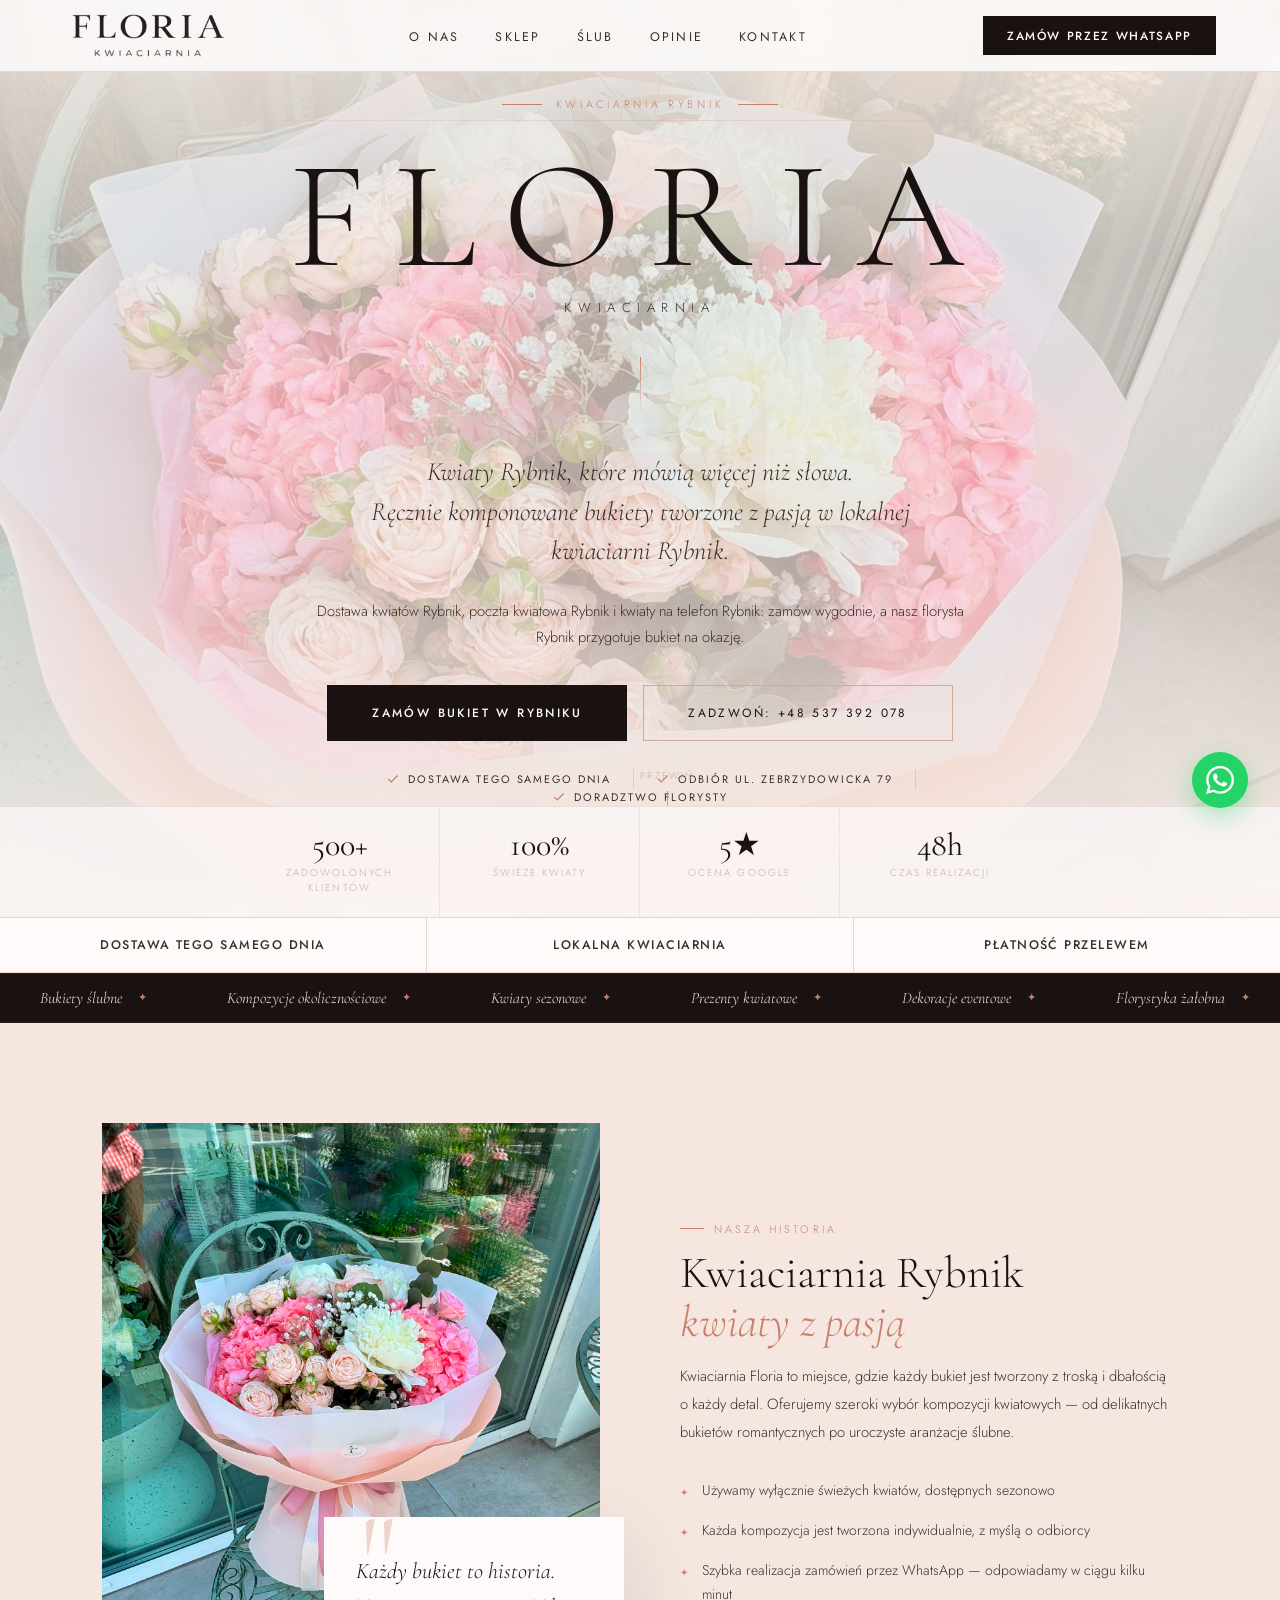
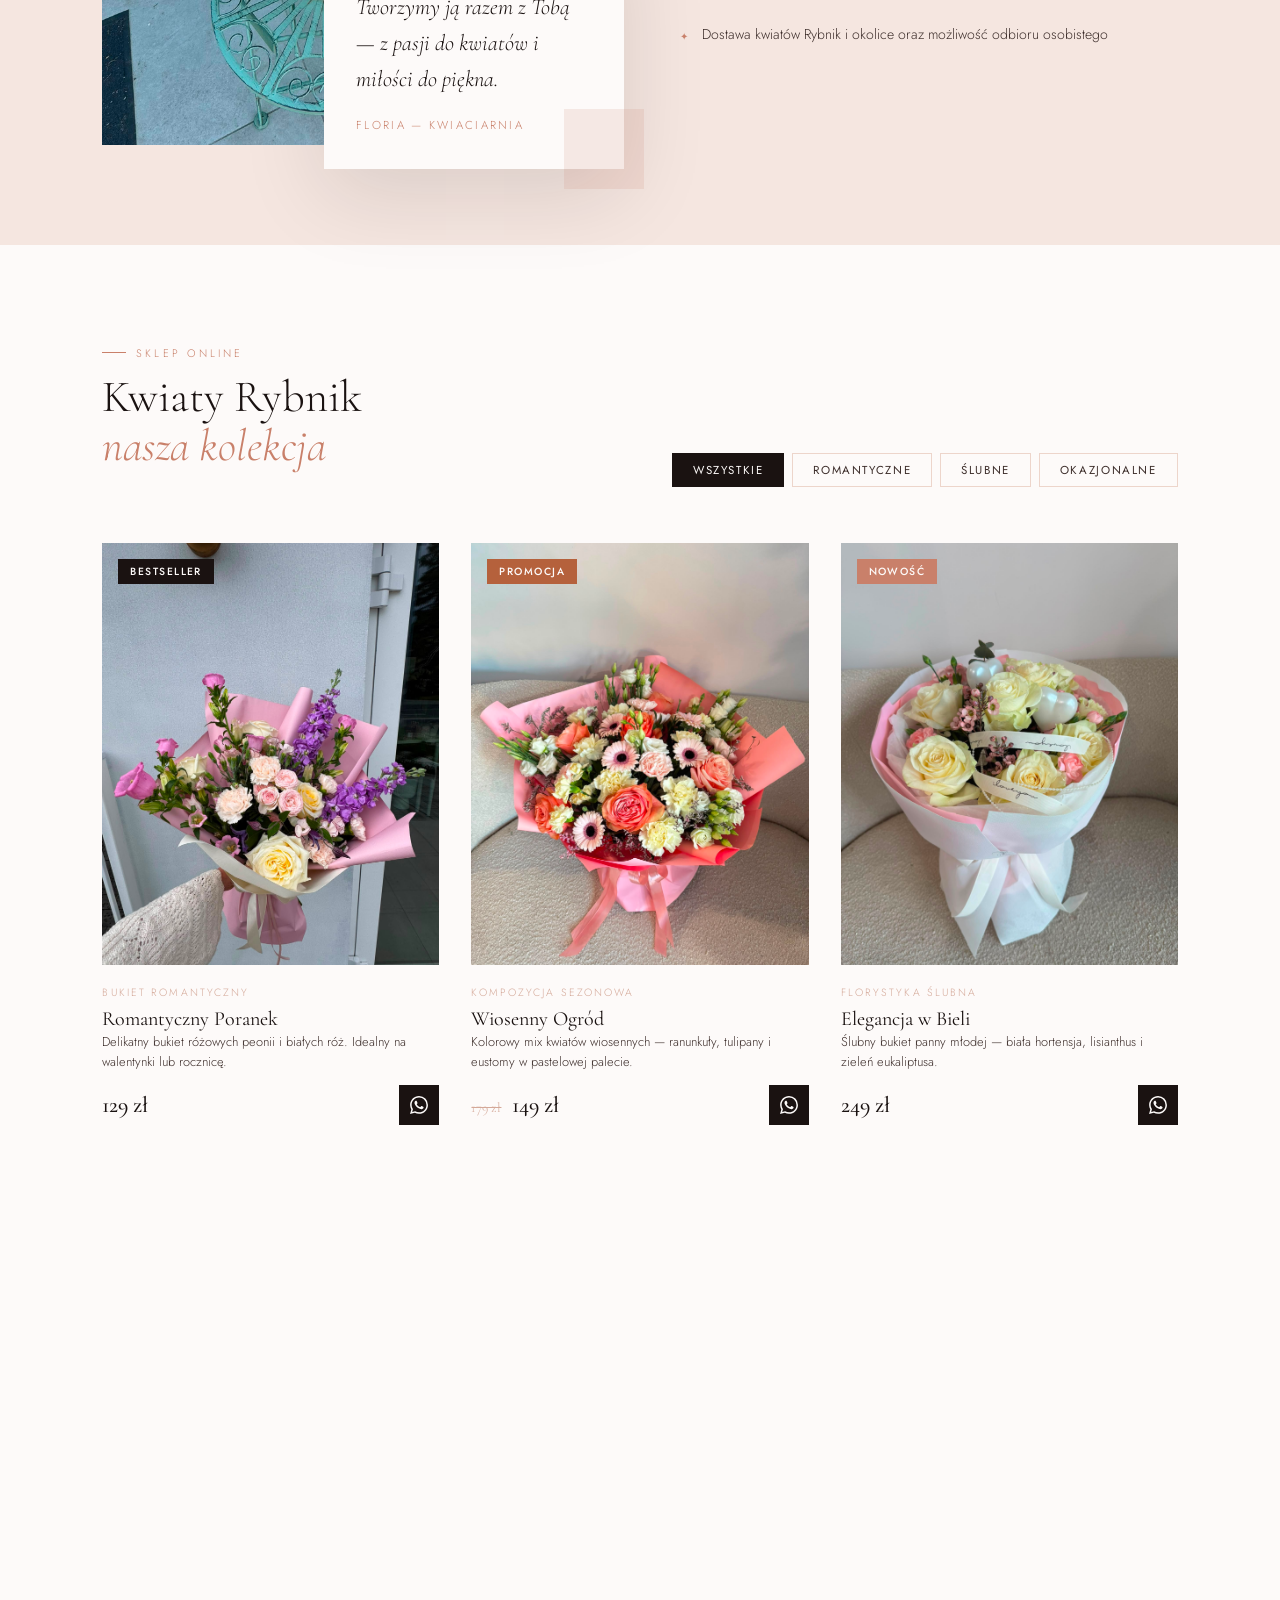
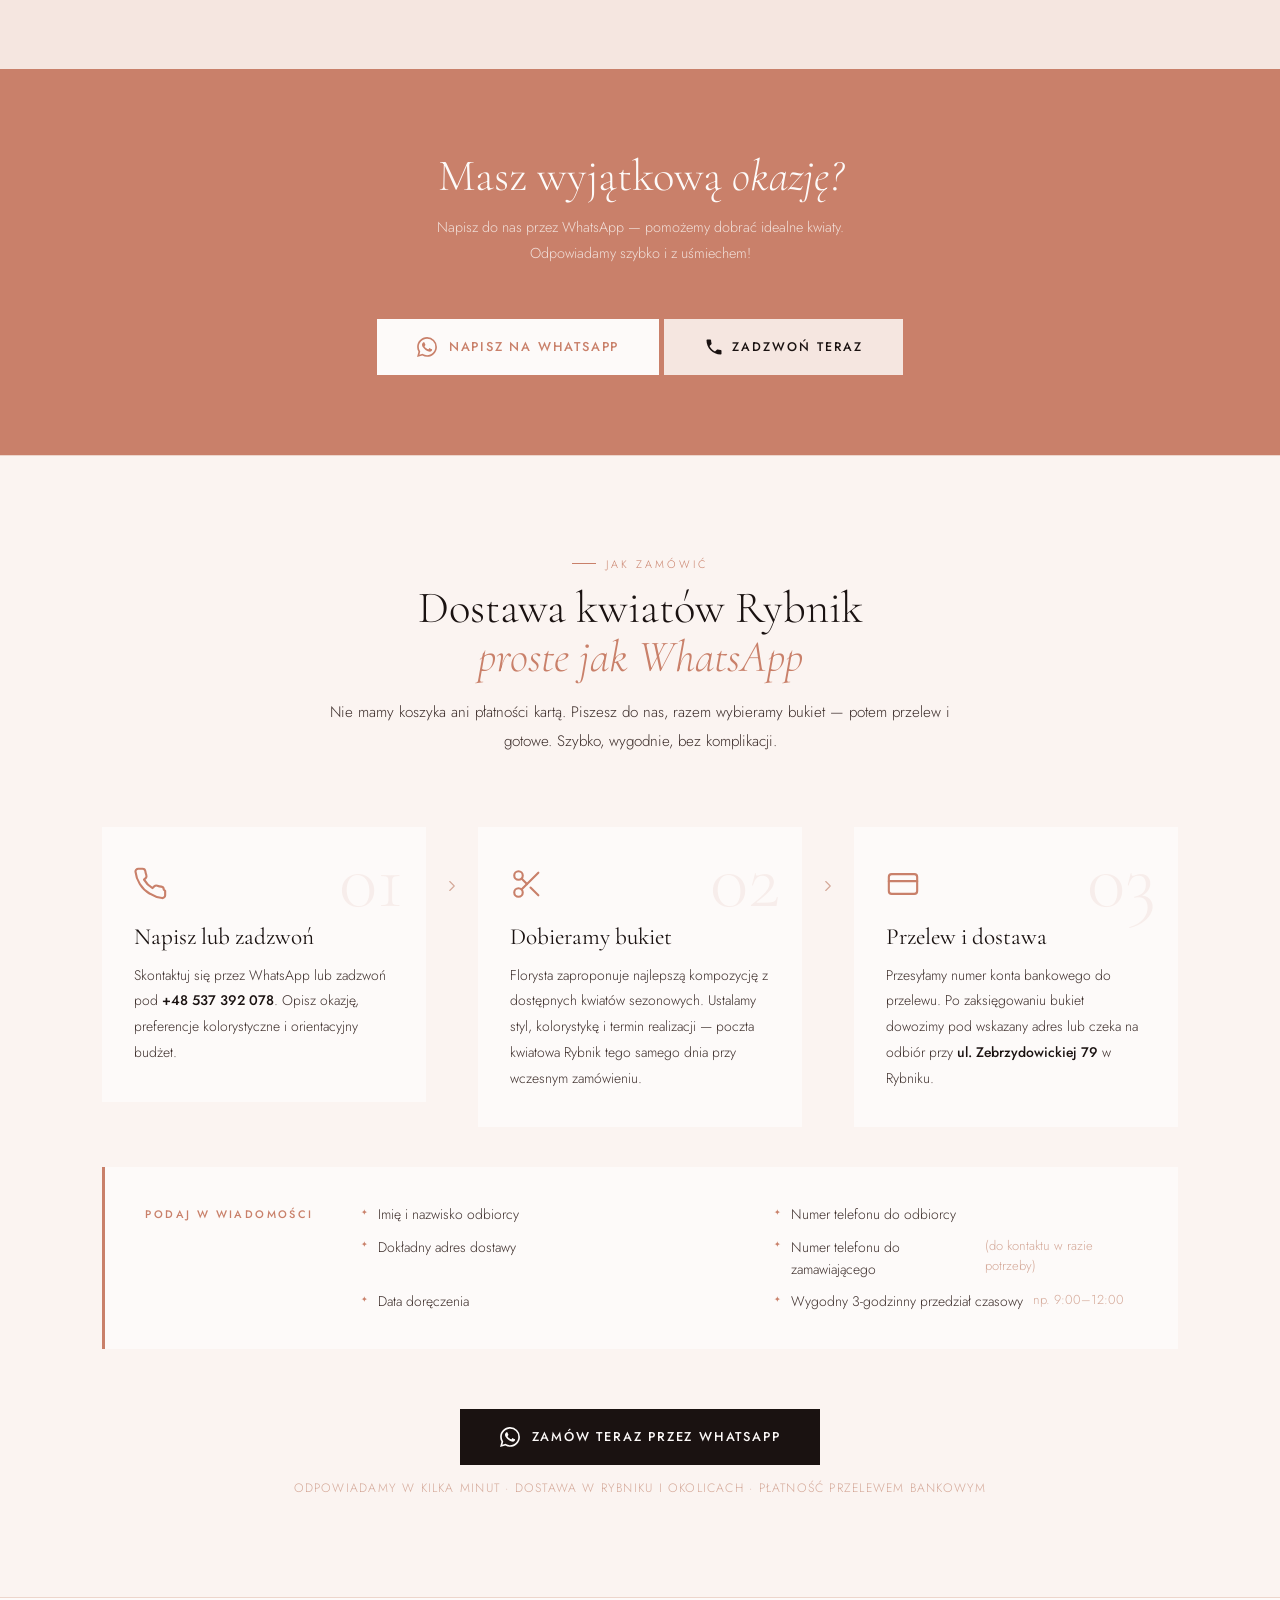
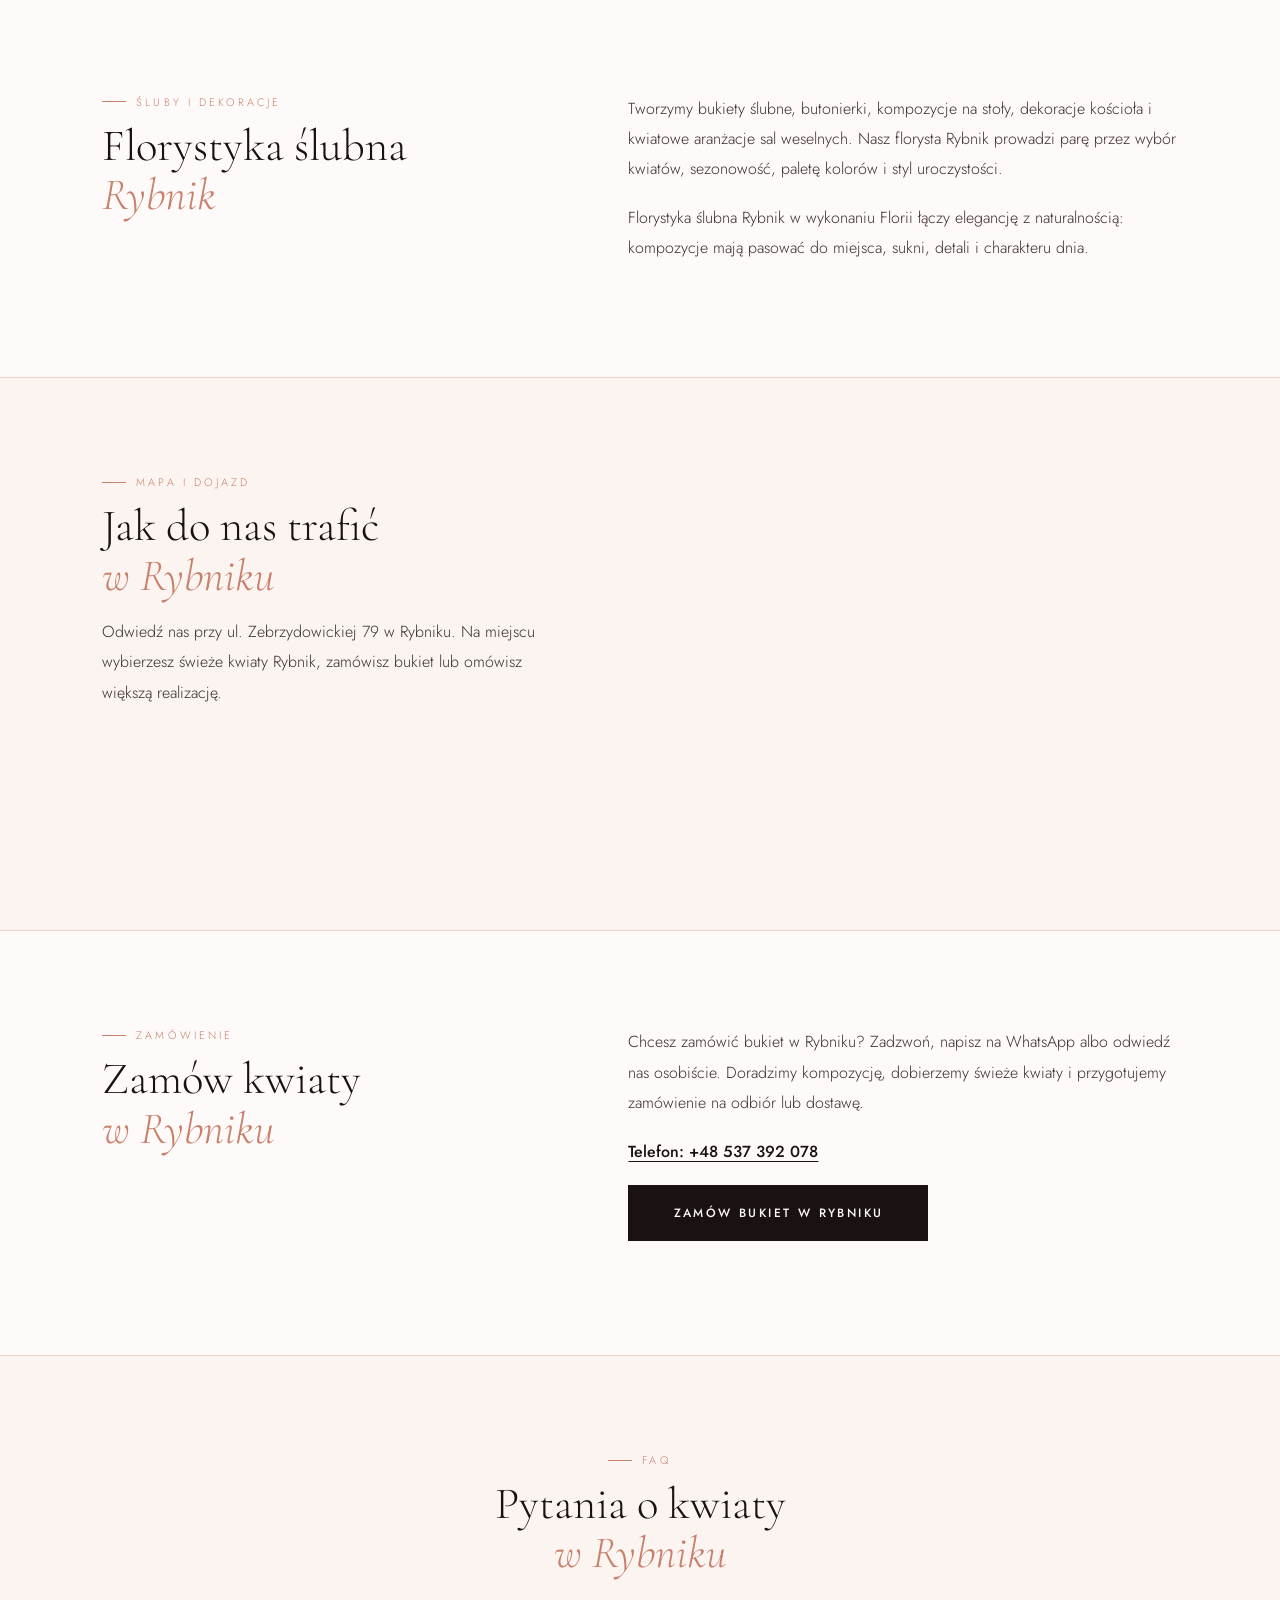
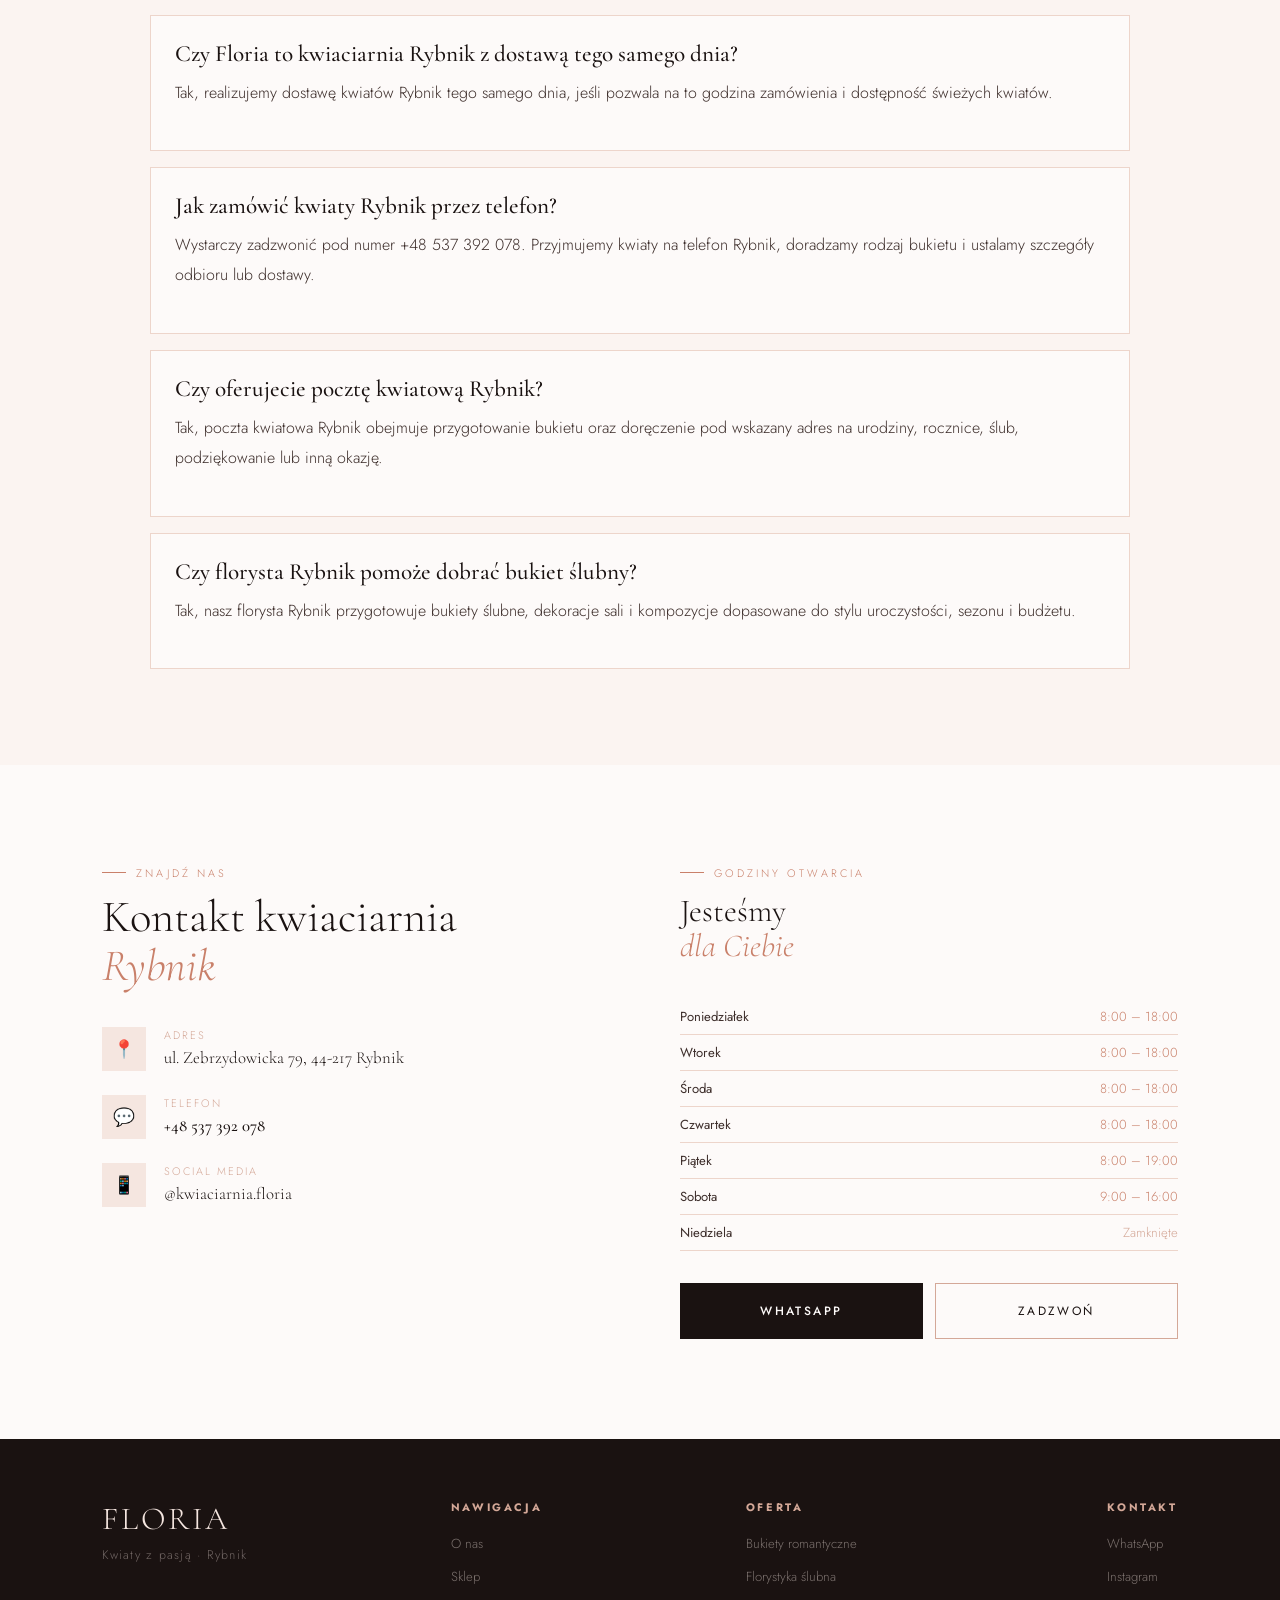
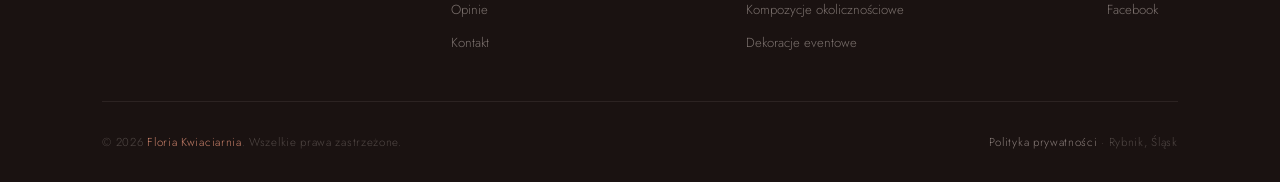
==== commit 407c2f20: "Fix privacy policy link visibility in all footers Co-Authored-By: Claude Sonnet 4.6 <noreply@anthrop" ====
--- a/index.html
+++ b/index.html
@@ -2300,7 +2300,7 @@
   </div>
   <div class="footer-bottom">
     <div class="footer-copy">© 2026 <span>Floria Kwiaciarnia</span>. Wszelkie prawa zastrzeżone.</div>
-    <div class="footer-copy">Rybnik, Śląsk</div>
+    <div class="footer-copy"><a href="polityka-prywatnosci.html" style="color:rgba(245,230,224,.5);text-decoration:none;">Polityka prywatności</a> · Rybnik, Śląsk</div>
   </div>
 </footer>
 
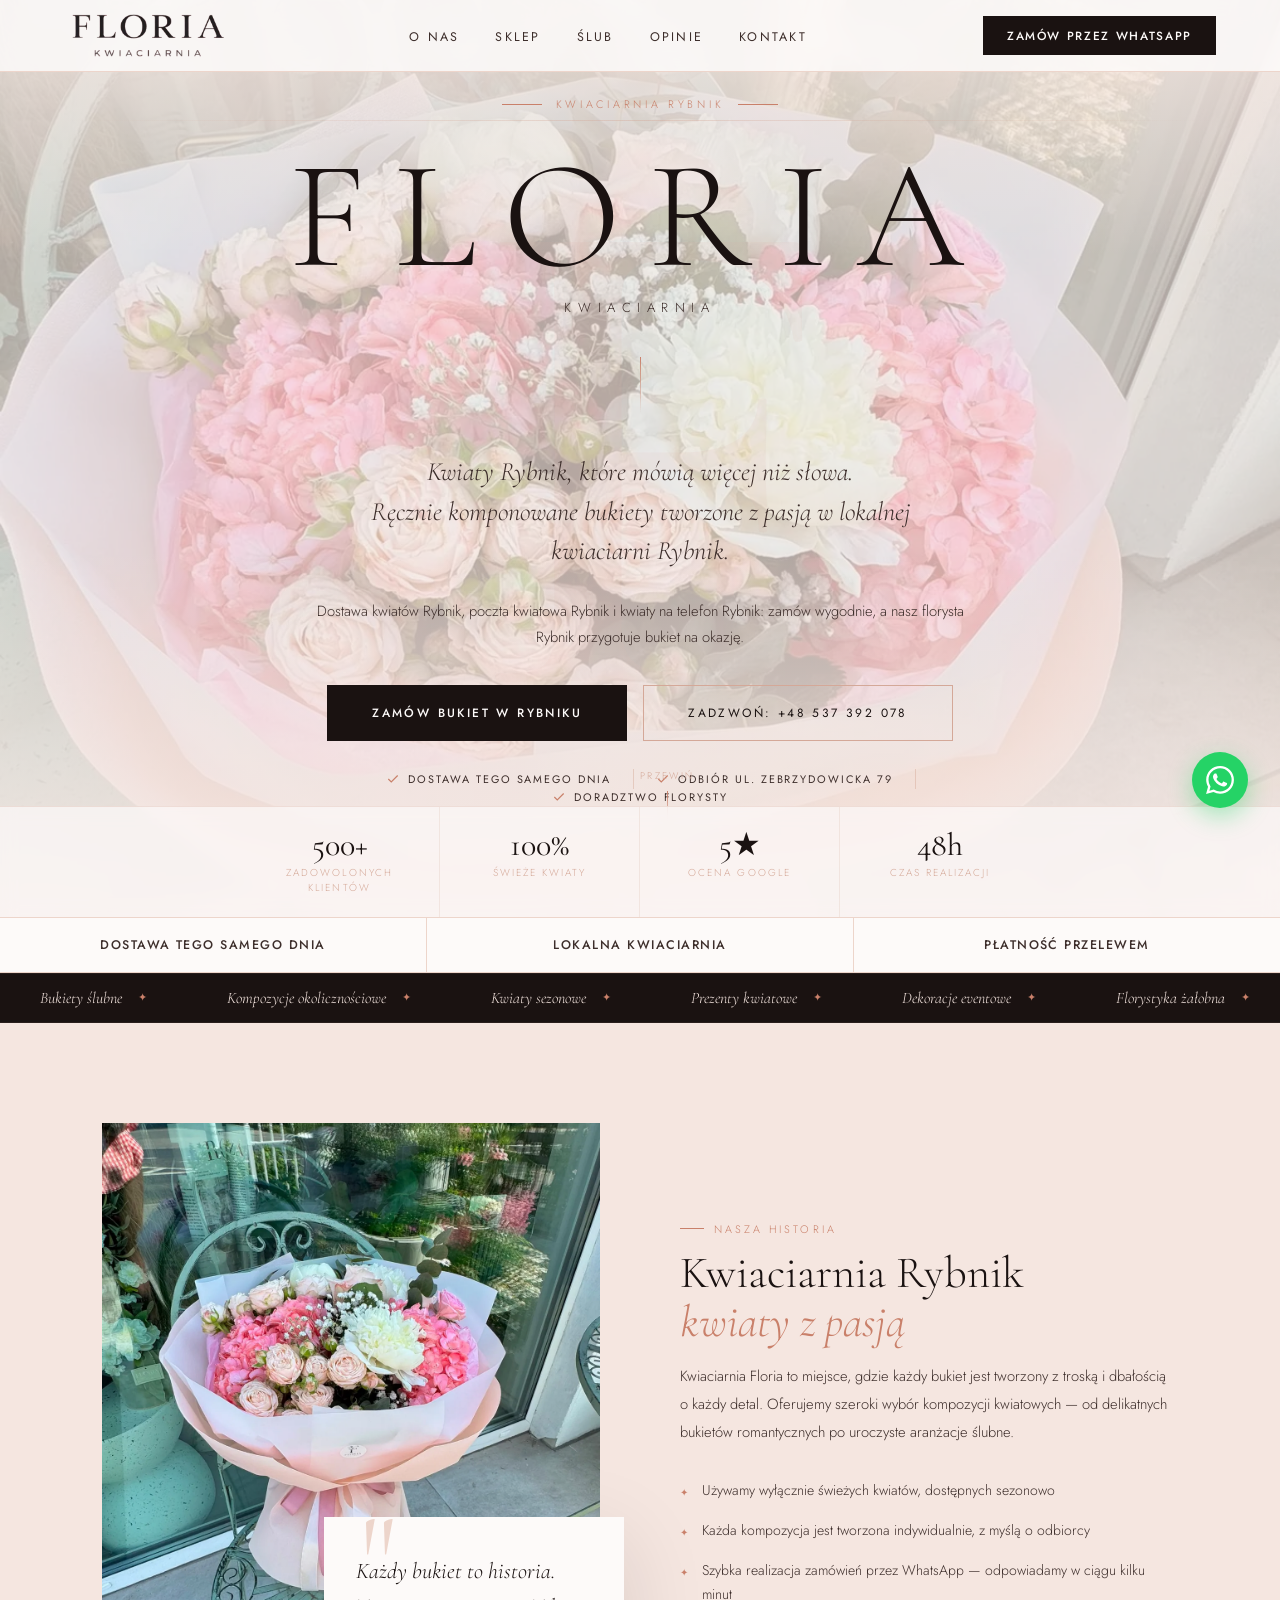
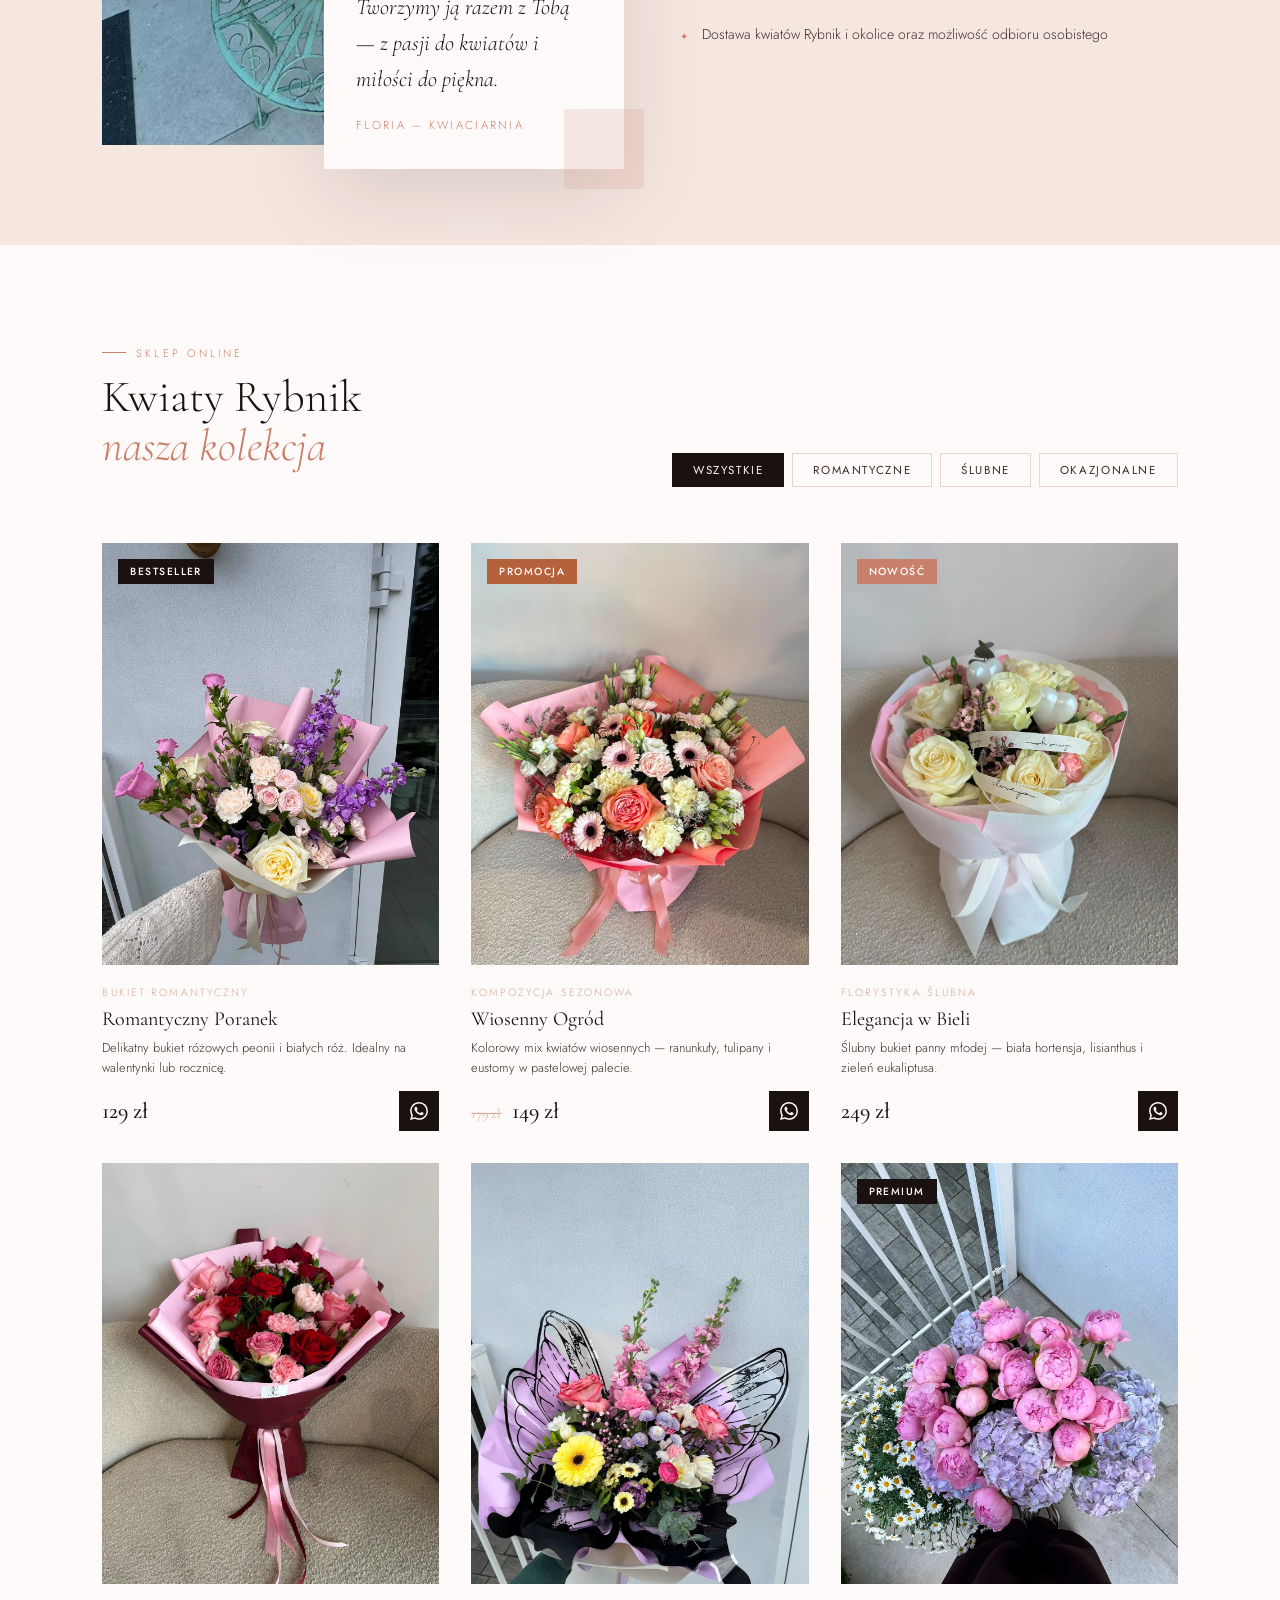
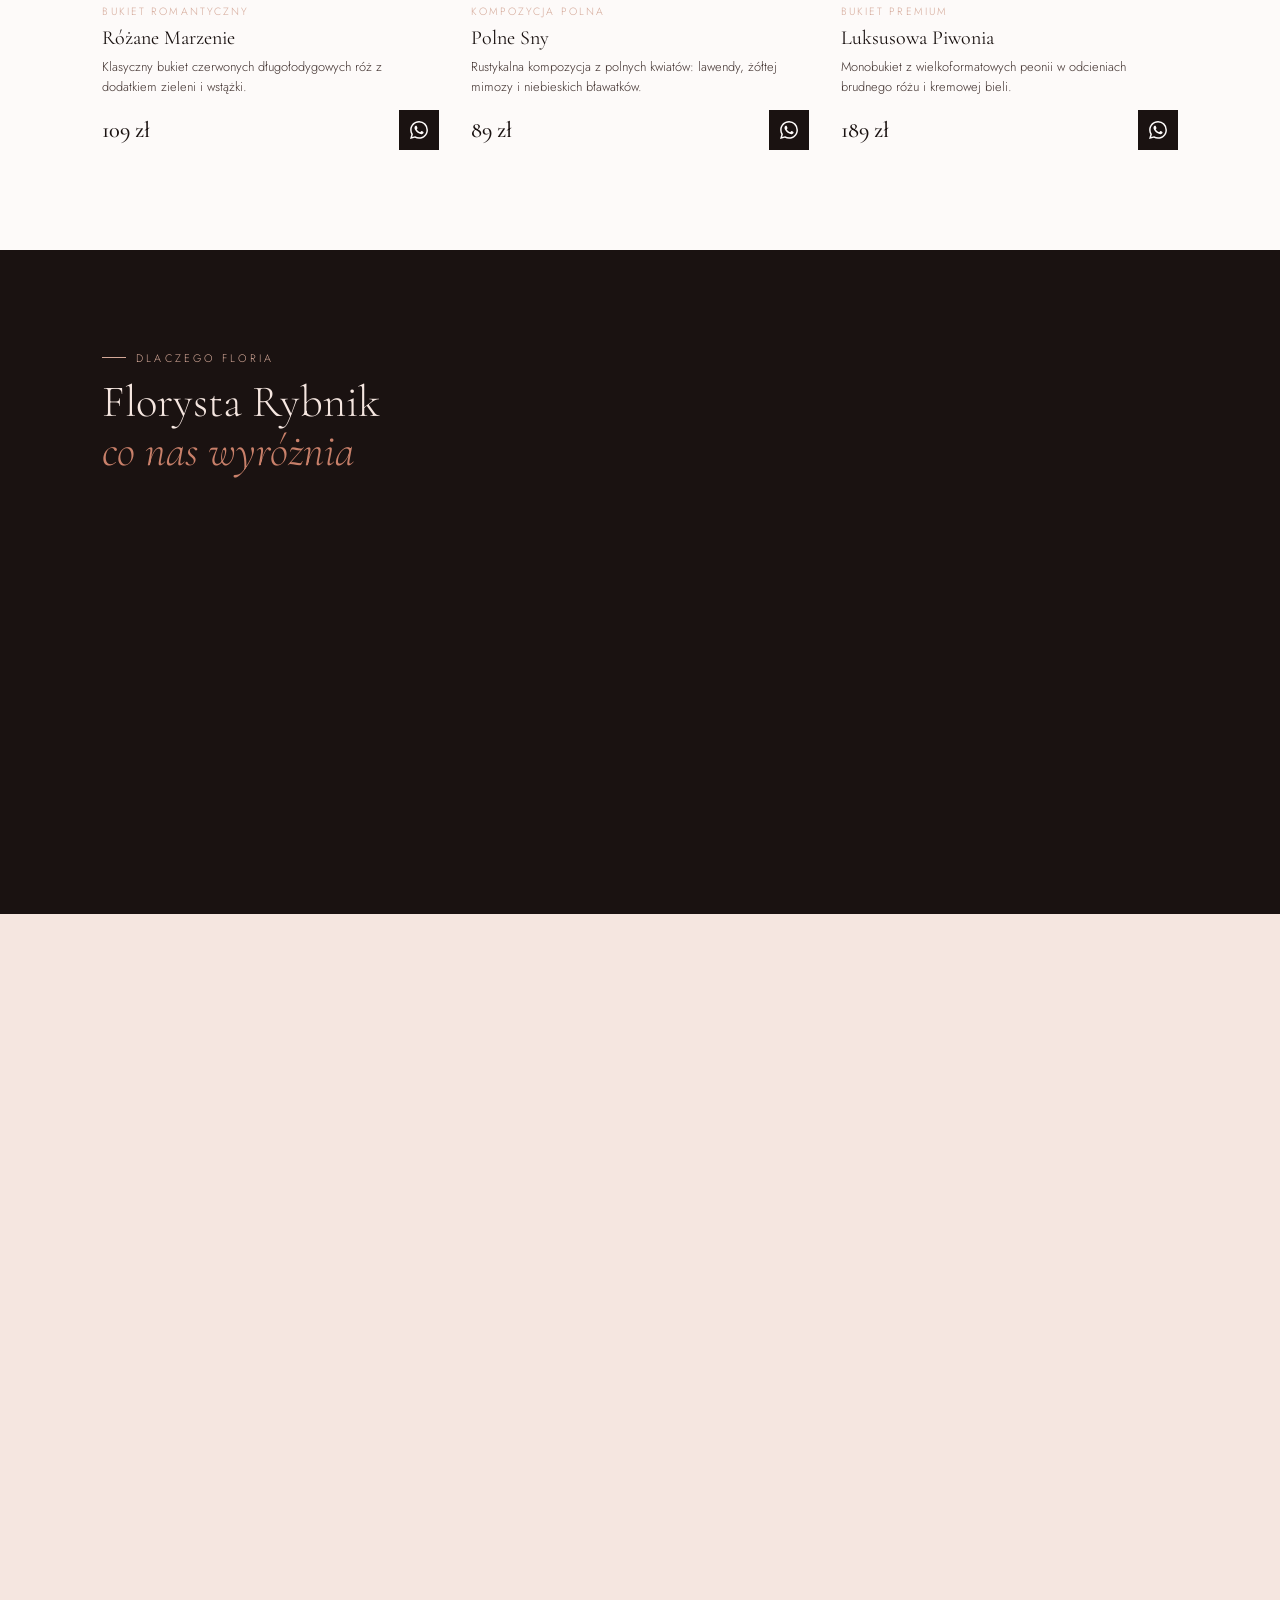
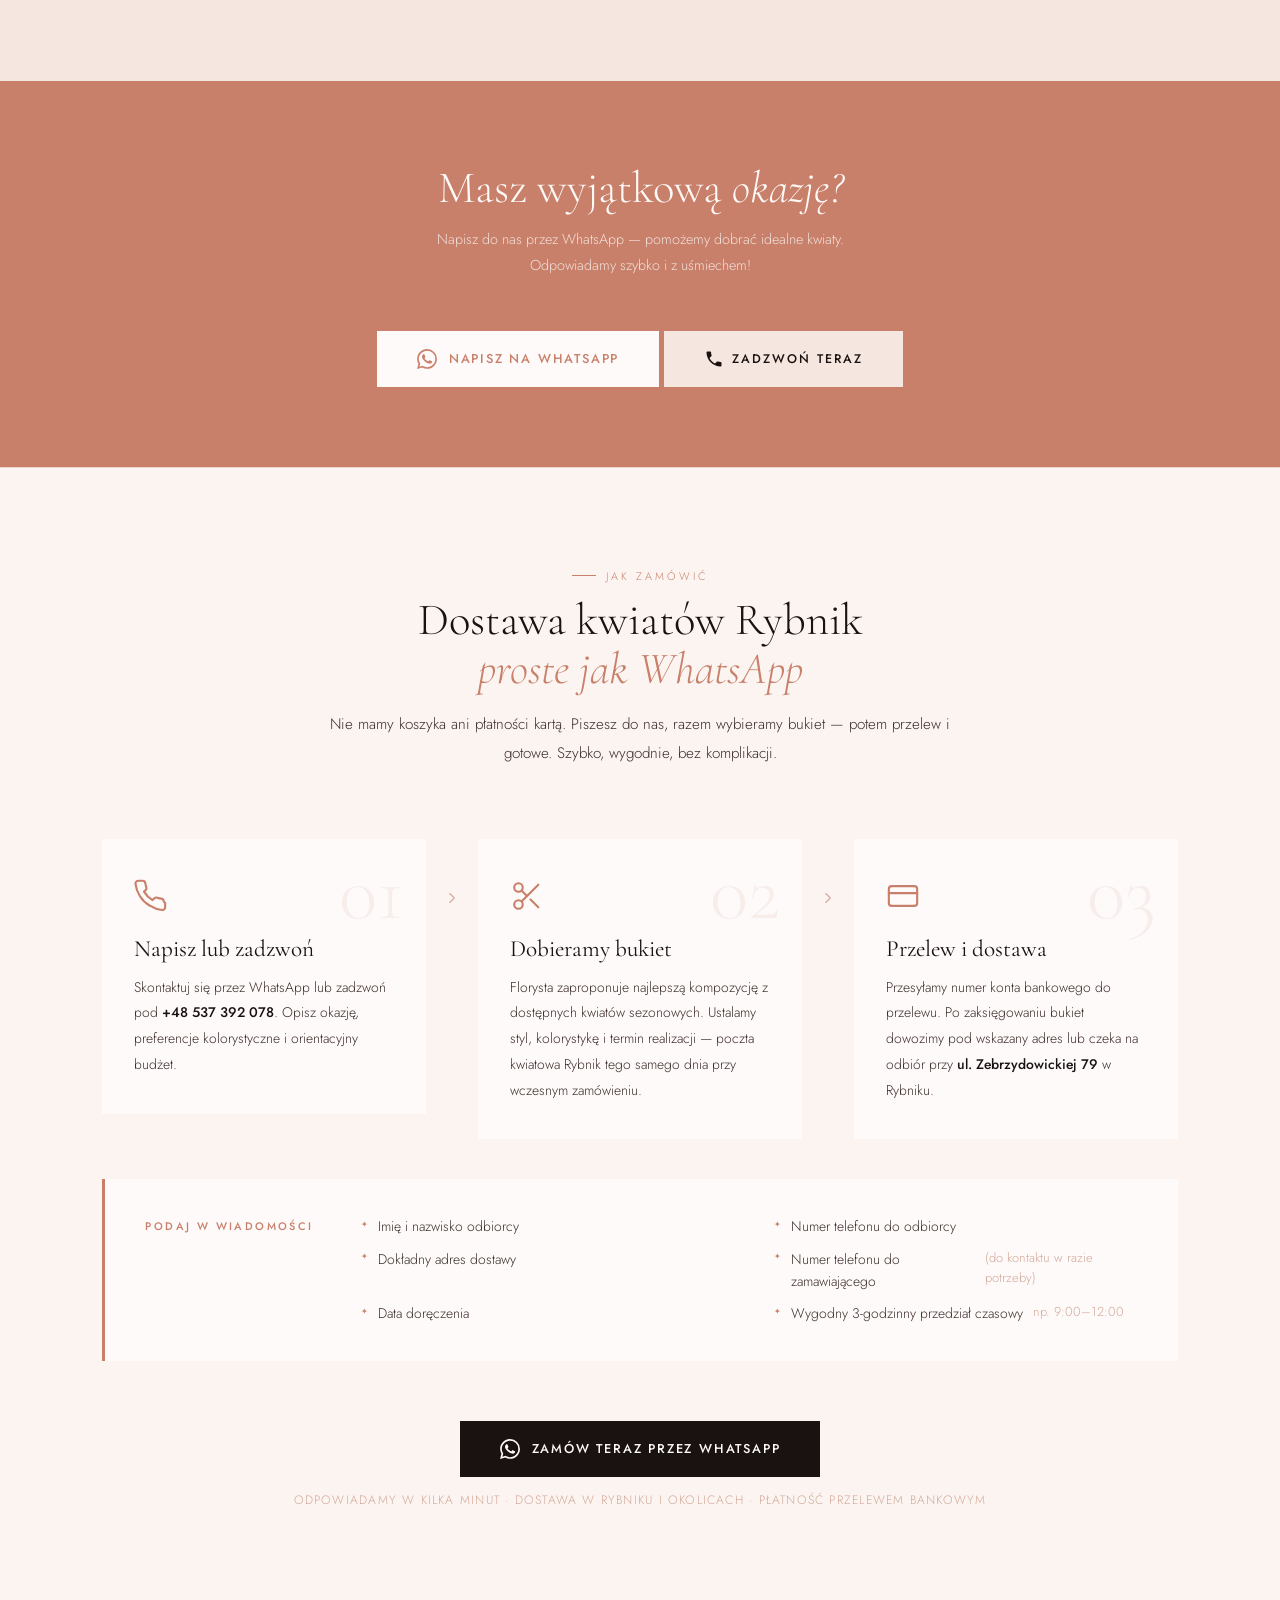
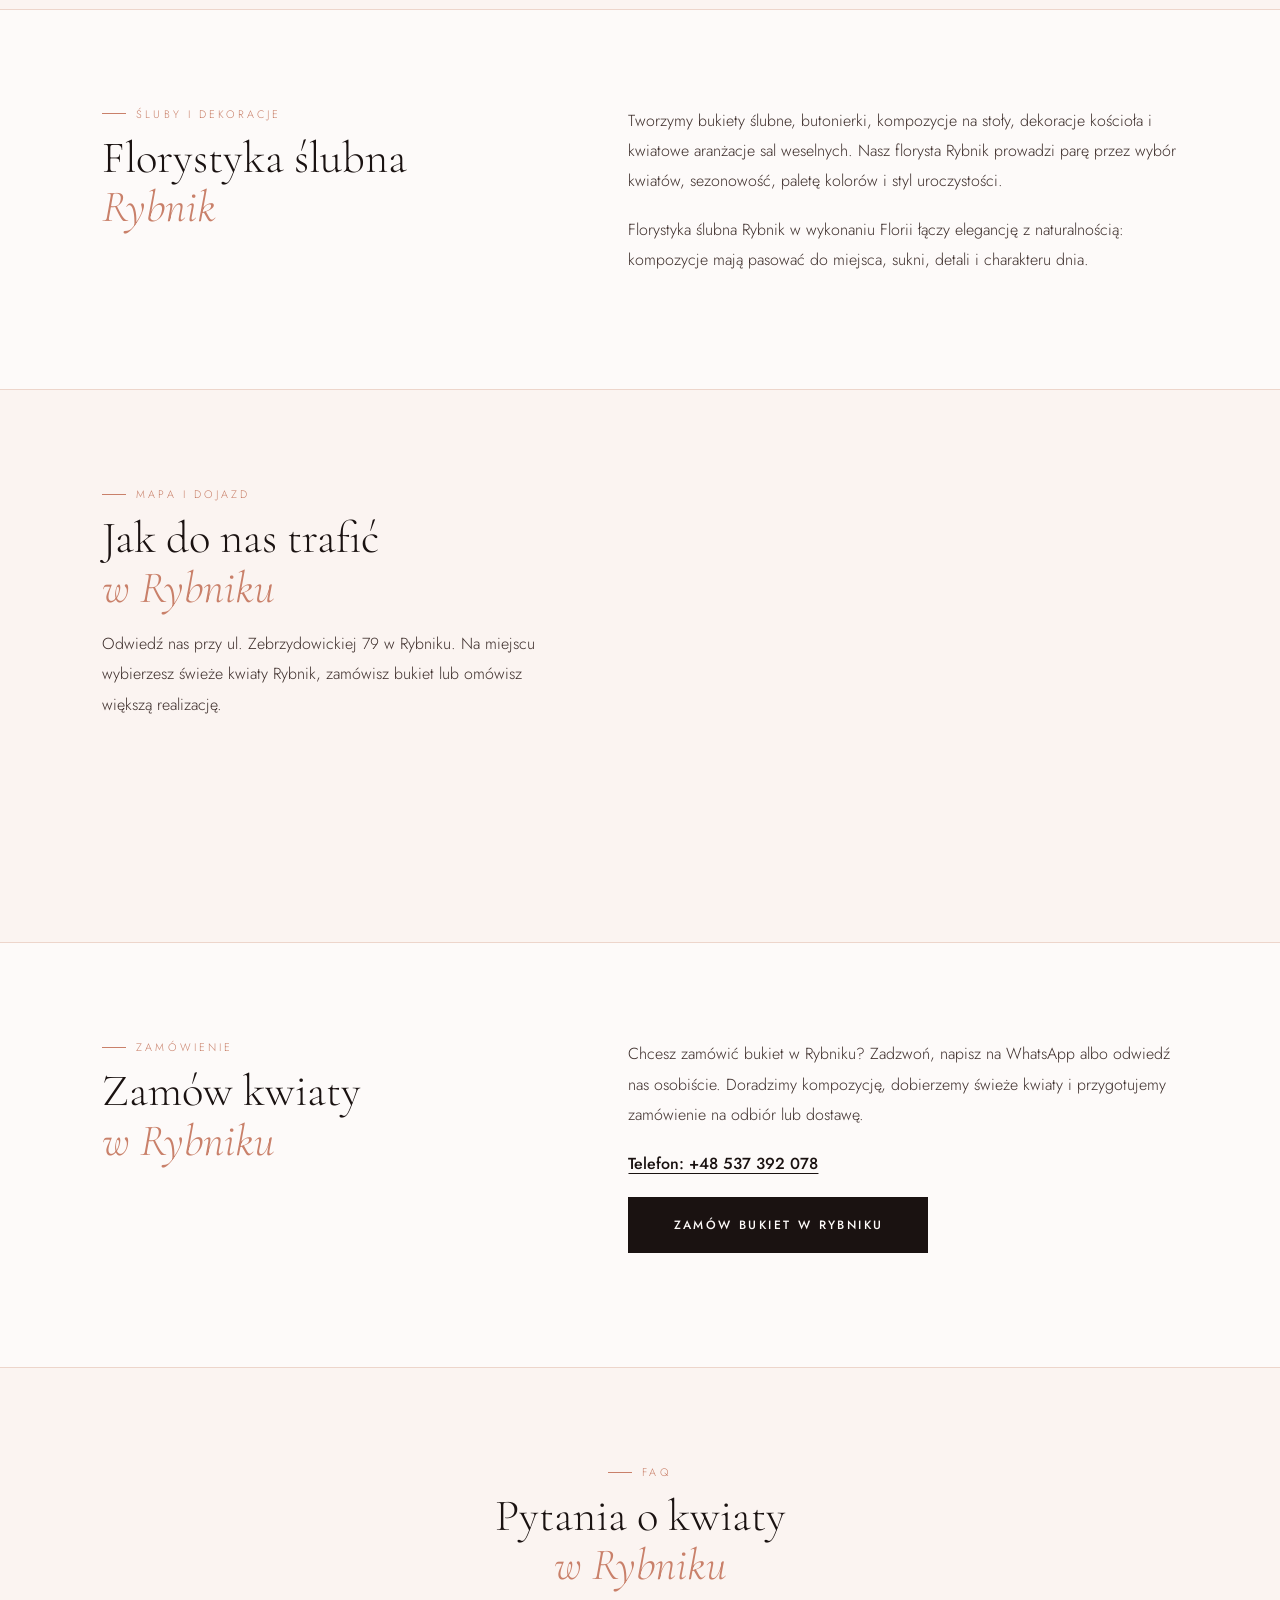
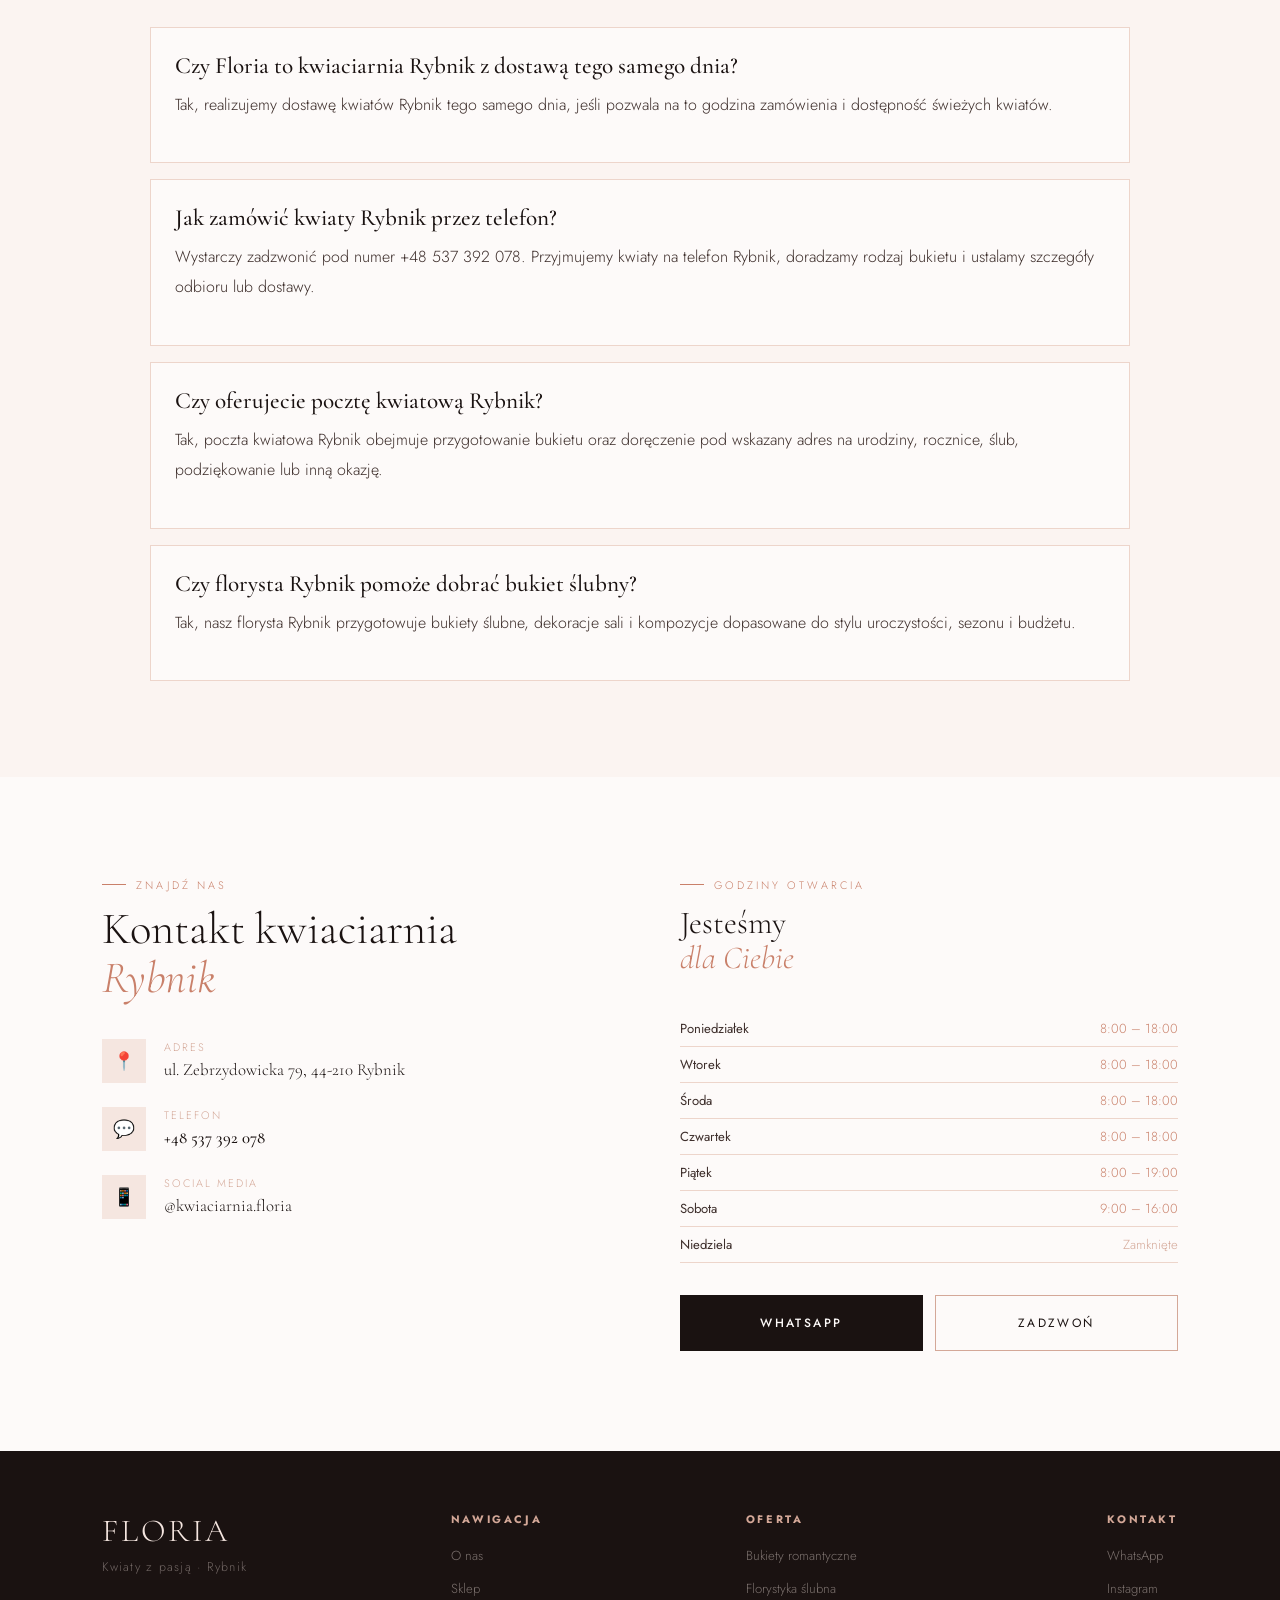
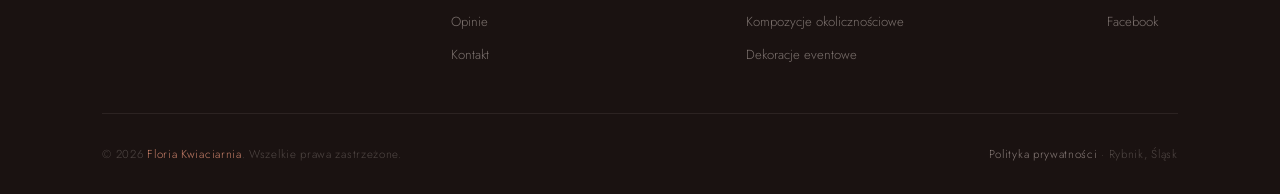
==== commit 145d0c00: "Final QA pass: WebP images, favicon, OG image, reduced-motion, postal code fix, typos, perf tweaks" ====
--- a/index.html
+++ b/index.html
@@ -14,15 +14,20 @@
   <link rel="sitemap" type="application/xml" href="/sitemap.xml" />
   <meta property="og:title" content="Kwiaciarnia Rybnik Floria | Kwiaty i bukiety z dostawą" />
   <meta property="og:description" content="Zamów świeże bukiety, kwiaty na telefon Rybnik i florystykę ślubną w lokalnej kwiaciarni Floria. Dostawa kwiatów Rybnik i okolice." />
-  <meta property="og:image" content="https://kwiaciarniafloria.pl/images/logo-floria-nav.png" />
+  <meta property="og:image" content="https://kwiaciarniafloria.pl/og-floria-rybnik.jpg" />
+  <meta property="og:image:width" content="1200" />
+  <meta property="og:image:height" content="630" />
   <meta property="og:url" content="https://kwiaciarniafloria.pl/" />
   <meta property="og:type" content="website" />
   <meta property="og:locale" content="pl_PL" />
   <meta name="twitter:card" content="summary_large_image" />
   <meta name="twitter:title" content="Kwiaciarnia Rybnik Floria | Kwiaty Rybnik" />
   <meta name="twitter:description" content="Bukiety, poczta kwiatowa Rybnik, dostawa kwiatów Rybnik i florystyka ślubna od lokalnej kwiaciarni Floria." />
-  <meta name="twitter:image" content="https://kwiaciarniafloria.pl/images/logo-floria-nav.png" />
-  <link rel="preload" href="images/logo-floria-nav.png" as="image" />
+  <meta name="twitter:image" content="https://kwiaciarniafloria.pl/og-floria-rybnik.jpg" />
+  <link rel="icon" type="image/png" href="favicon.png" />
+  <link rel="apple-touch-icon" href="apple-touch-icon.png" />
+  <link rel="preload" href="images/logo-floria-nav.webp" as="image" />
+  <link rel="preload" href="images/IMG-20260608-WA0401.webp" as="image" fetchpriority="high" />
   <script type="application/ld+json">
   {
     "@context": "https://schema.org",
@@ -296,7 +301,7 @@
       position: relative;
       min-height: 100vh;
       background: var(--blush);
-      background-image: url('images/IMG-20260608-WA0401.jpg');
+      background-image: url('images/IMG-20260608-WA0401.webp');
       background-size: cover;
       background-position: center 30%;
       display: flex;
@@ -1007,6 +1012,7 @@
     }
 
     .product-name {
+      display: block;
       font-family: var(--serif);
       font-size: 1.25rem;
       font-weight: 400;
@@ -1750,6 +1756,18 @@
       body { padding-bottom: 74px; }
     }
 
+    /* ───── REDUCED MOTION ───── */
+    @media (prefers-reduced-motion: reduce) {
+      html { scroll-behavior: auto; }
+      *, *::before, *::after {
+        animation-duration: .01ms !important;
+        animation-iteration-count: 1 !important;
+        transition-duration: .01ms !important;
+      }
+      .fade-up { opacity: 1; transform: none; }
+      .marquee-track { animation: none; }
+      .petal-float { display: none; }
+    }
   </style>
 </head>
 <body>
@@ -1757,7 +1775,7 @@
 
 <!-- NAV -->
 <nav id="mainNav">
-  <a href="#" class="nav-logo" aria-label="Floria Kwiaciarnia Rybnik - strona główna"><img src="images/logo-floria-nav.png" alt="Floria Kwiaciarnia Rybnik" width="160" height="80" loading="eager" decoding="async" fetchpriority="high" /></a>
+  <a href="#" class="nav-logo" aria-label="Floria Kwiaciarnia Rybnik - strona główna"><img src="images/logo-floria-nav.webp" alt="Floria Kwiaciarnia Rybnik" width="160" height="80" loading="eager" decoding="async" fetchpriority="high" /></a>
   <ul class="nav-links">
     <li><a href="#o-nas">O nas</a></li>
     <li><a href="#sklep">Sklep</a></li>
@@ -1893,7 +1911,7 @@
 <!-- O NAS -->
 <section class="about" id="o-nas">
   <div class="about-visual fade-up">
-    <img src="images/IMG-20260608-WA0391.jpg" alt="Kwiaciarnia Floria Rybnik" class="about-photo" loading="lazy">
+    <img src="images/IMG-20260608-WA0391.webp" alt="Kwiaciarnia Floria Rybnik" class="about-photo" loading="lazy">
     <div class="about-card">
       <div class="about-quote">
         Każdy bukiet to historia. Tworzymy ją razem z Tobą — z pasji do kwiatów i miłości do piękna.
@@ -2218,7 +2236,7 @@
         <div class="contact-icon" aria-hidden="true">📍</div>
         <div>
           <div class="contact-label">Adres</div>
-          <div class="contact-value">ul. Zebrzydowicka 79, 44-217 Rybnik</div>
+          <div class="contact-value">ul. Zebrzydowicka 79, 44-210 Rybnik</div>
         </div>
       </li>
       <li class="contact-info-item">
@@ -2334,7 +2352,7 @@
       oldPrice: null,
       badge: 'Bestseller',
       badgeType: 'badge-hot',
-      img: 'images/IMG-20260608-WA0166.jpg',
+      img: 'images/IMG-20260608-WA0166.webp',
       emoji: '🌹',
       href: 'bukiet-romantyczny-poranek.html',
       msg: 'Chcę zamówić bukiet "Romantyczny Poranek" (129 zł).'
@@ -2349,7 +2367,7 @@
       oldPrice: 179,
       badge: 'Promocja',
       badgeType: 'badge-sale',
-      img: 'images/IMG-20260608-WA0248.jpg',
+      img: 'images/IMG-20260608-WA0248.webp',
       emoji: '🌷',
       href: 'bukiet-wiosenny-ogrod.html',
       msg: 'Chcę zamówić bukiet "Wiosenny Ogród" (149 zł).'
@@ -2364,7 +2382,7 @@
       oldPrice: null,
       badge: 'Nowość',
       badgeType: 'badge-new',
-      img: 'images/IMG-20260608-WA0210.jpg',
+      img: 'images/IMG-20260608-WA0210.webp',
       emoji: '💐',
       href: 'elegancja-w-bieli.html',
       msg: 'Chcę zamówić bukiet ślubny "Elegancja w Bieli" (249 zł).'
@@ -2379,7 +2397,7 @@
       oldPrice: null,
       badge: null,
       badgeType: '',
-      img: 'images/IMG-20260608-WA0220.jpg',
+      img: 'images/IMG-20260608-WA0220.webp',
       emoji: '🌺',
       href: 'rozane-marzenie.html',
       msg: 'Chcę zamówić "Różane Marzenie" (109 zł).'
@@ -2389,12 +2407,12 @@
       name: 'Polne Sny',
       category: 'okolicznosciowe',
       categoryLabel: 'Kompozycja polna',
-      desc: 'Rustykalna kompozycja z polnych kwiatów: lawendy, żółtej mimzy i niebieskich bławatków.',
+      desc: 'Rustykalna kompozycja z polnych kwiatów: lawendy, żółtej mimozy i niebieskich bławatków.',
       price: 89,
       oldPrice: null,
       badge: null,
       badgeType: '',
-      img: 'images/IMG-20260608-WA0345.jpg',
+      img: 'images/IMG-20260608-WA0345.webp',
       emoji: '🌼',
       href: 'polne-sny.html',
       msg: 'Chcę zamówić bukiet "Polne Sny" (89 zł).'
@@ -2409,7 +2427,7 @@
       oldPrice: null,
       badge: 'Premium',
       badgeType: 'badge-hot',
-      img: 'images/IMG-20260608-WA0328.jpg',
+      img: 'images/IMG-20260608-WA0328.webp',
       emoji: '🌸',
       href: 'luksusowa-piwonia.html',
       msg: 'Chcę zamówić "Luksusową Piwonię" (189 zł).'
@@ -2478,7 +2496,7 @@
   // ── NAV SCROLL ──
   window.addEventListener('scroll', () => {
     document.getElementById('mainNav').classList.toggle('scrolled', window.scrollY > 40);
-  });
+  }, { passive: true });
 
   // ── MOBILE MENU ──
   function toggleMenu() {
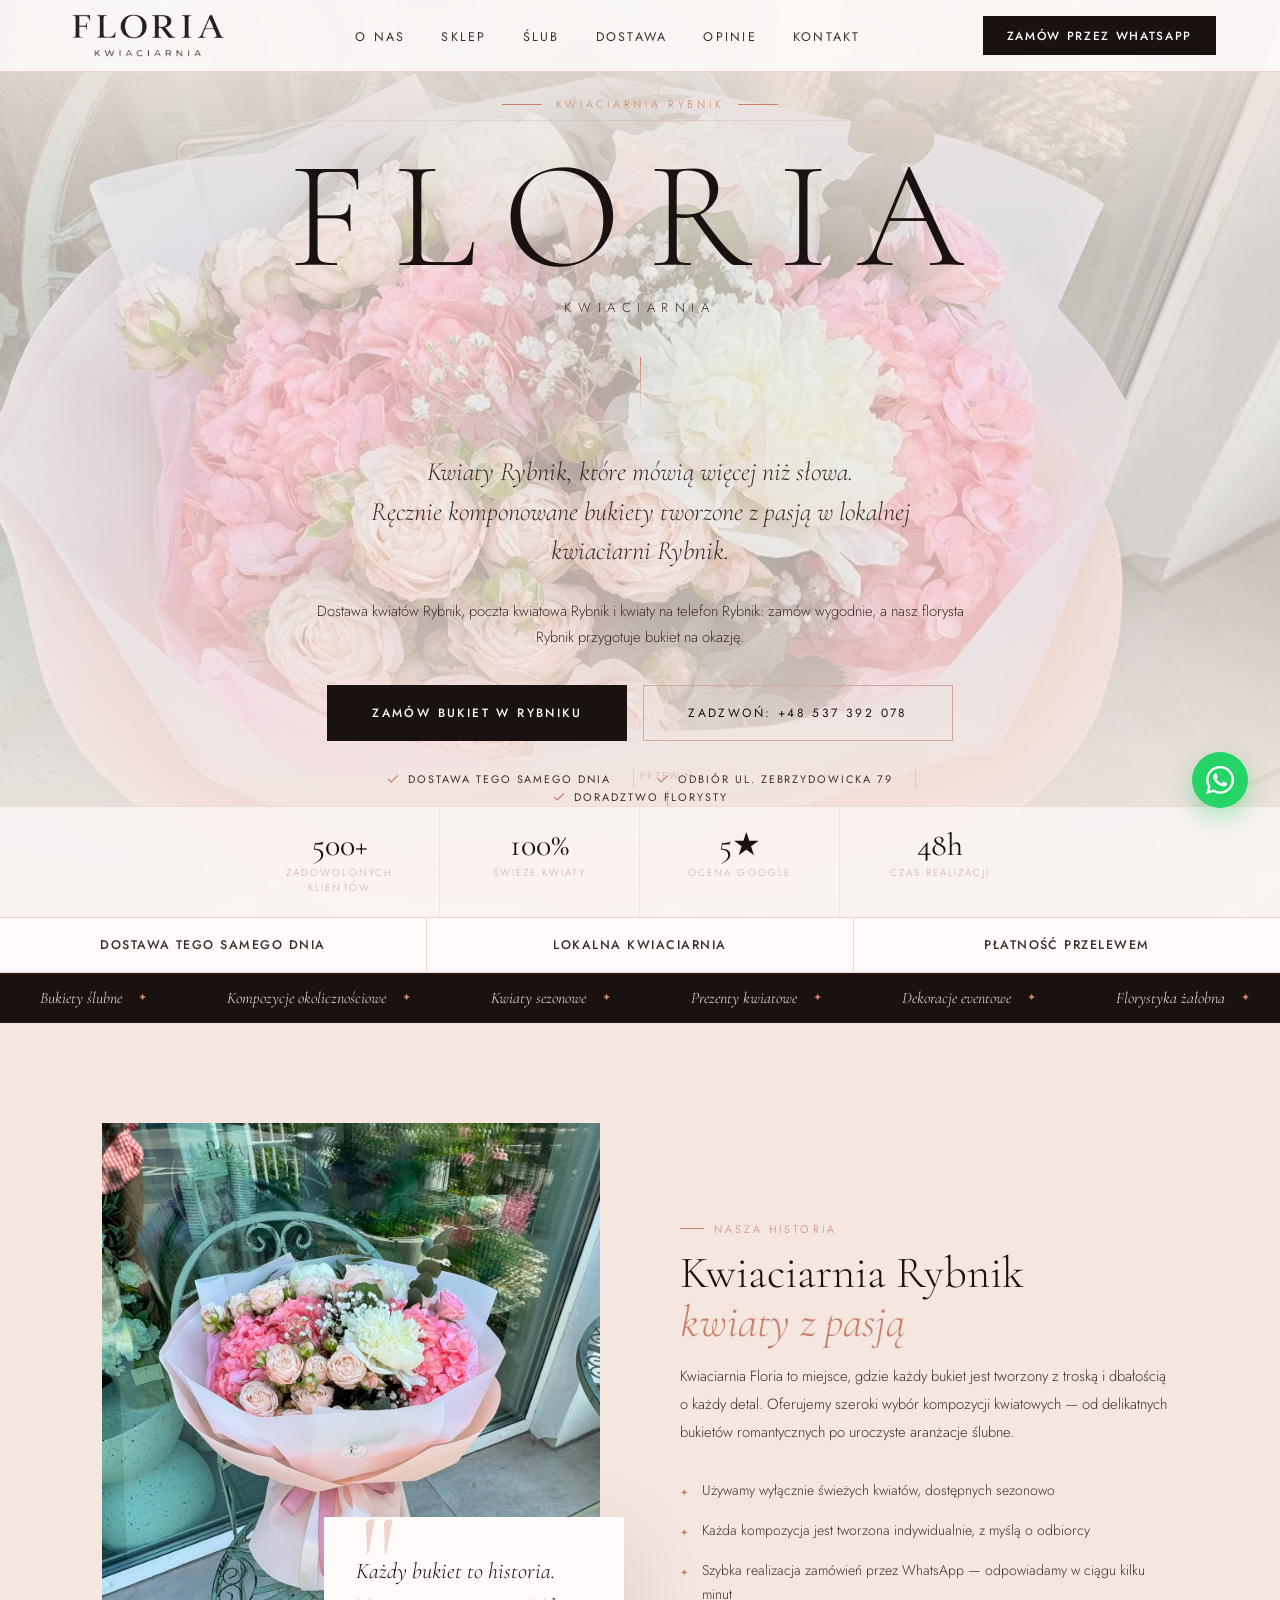
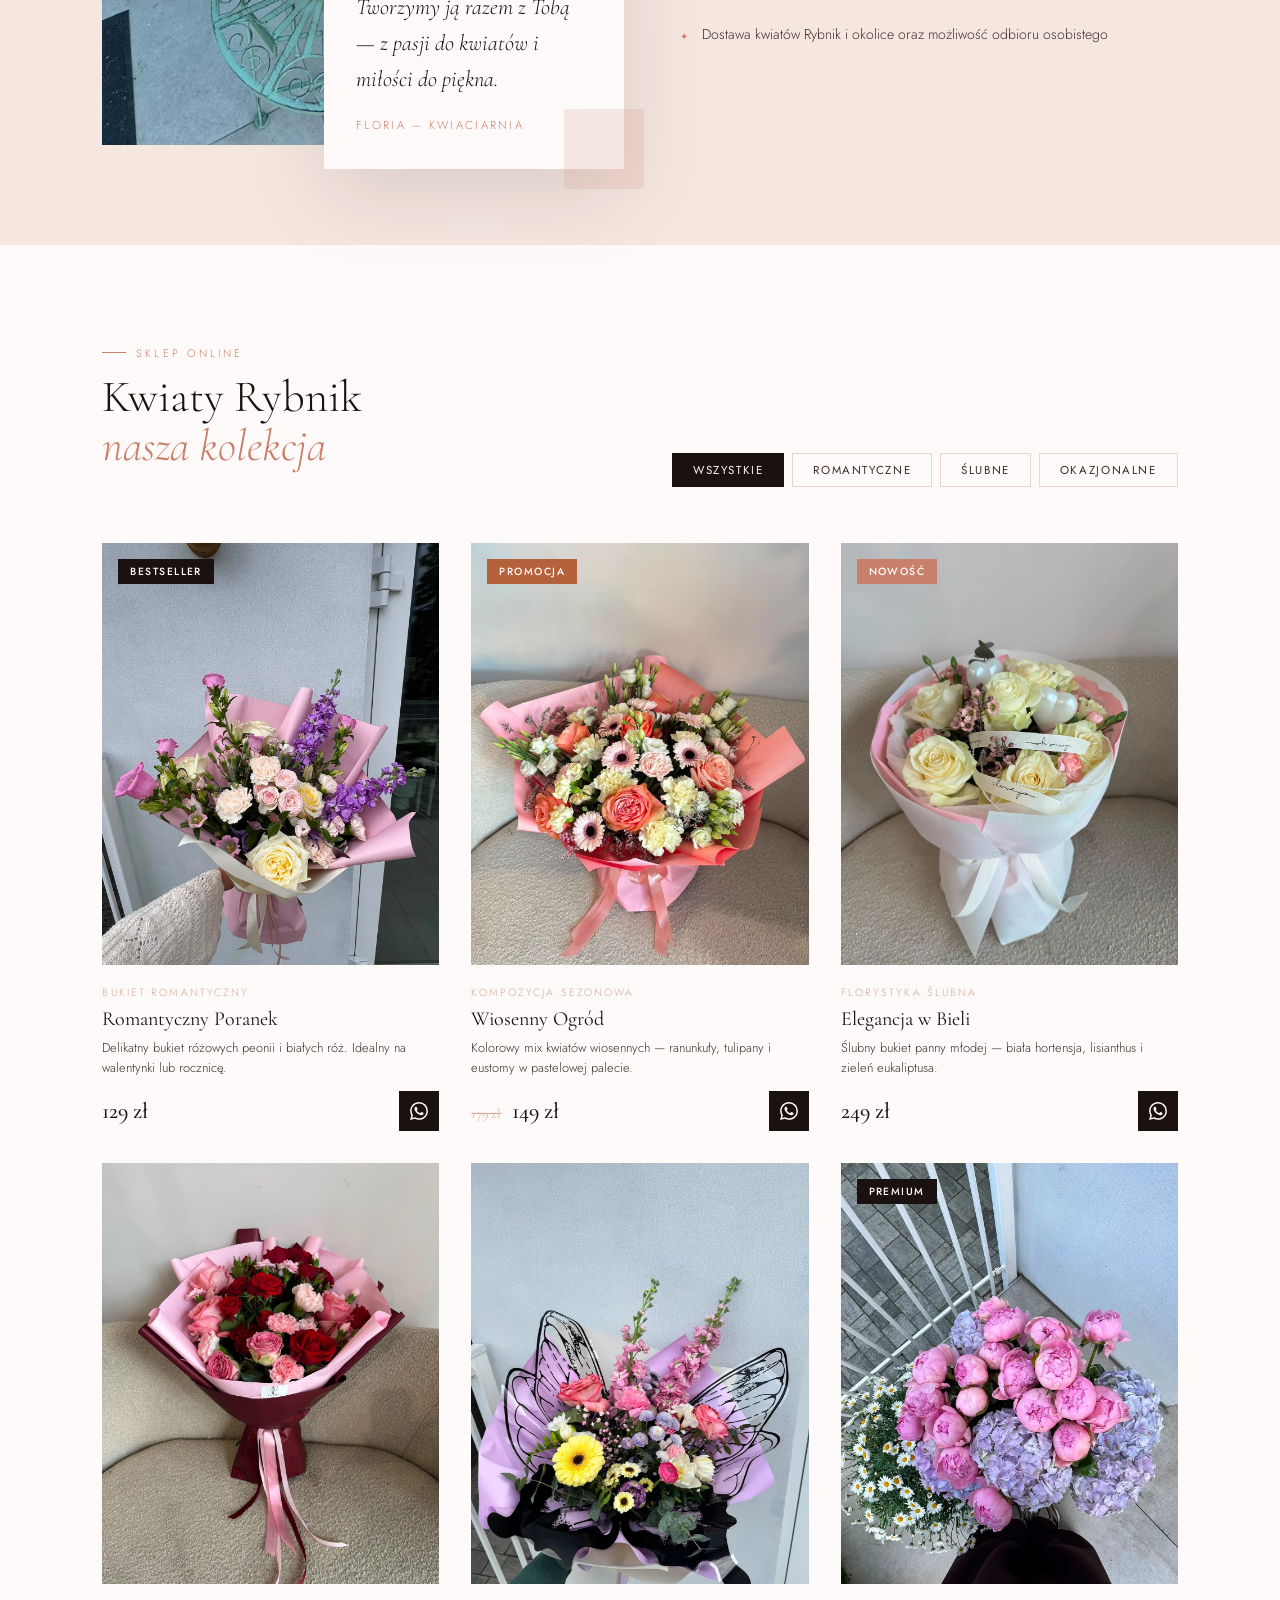
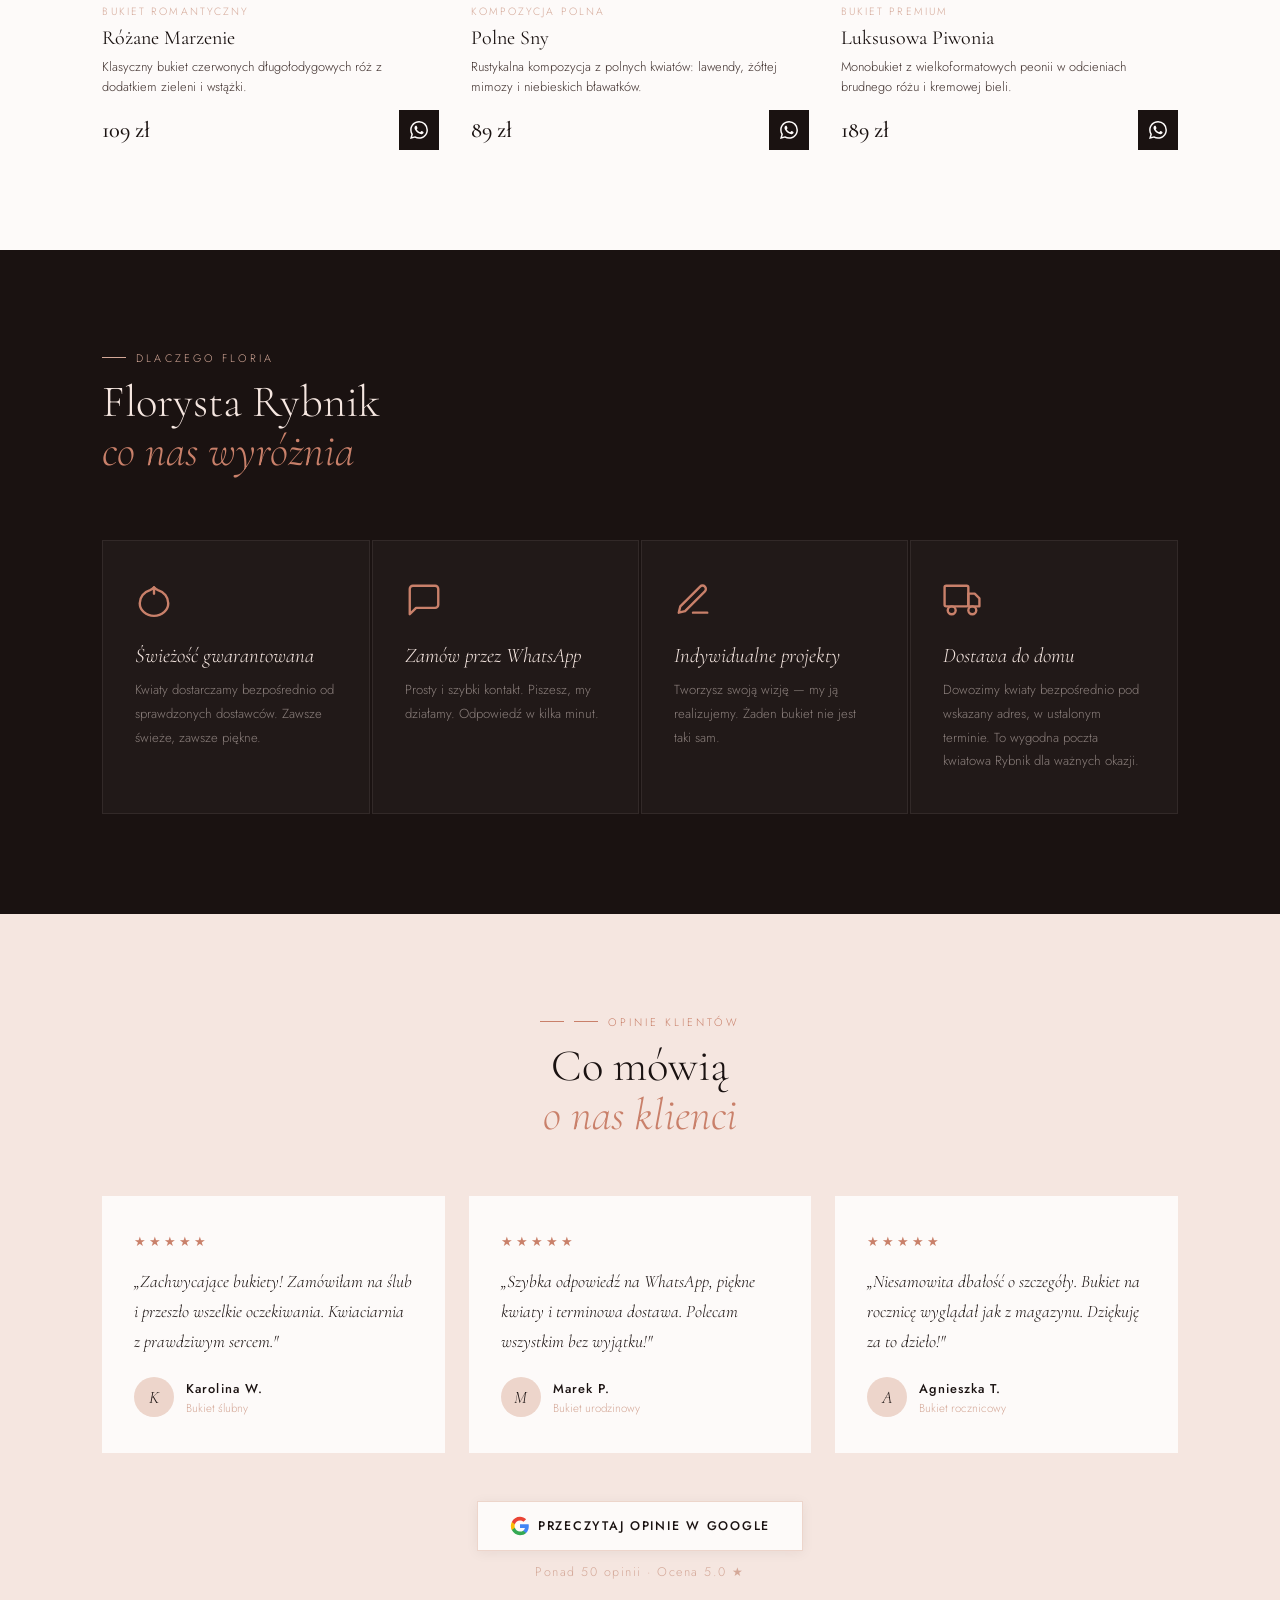
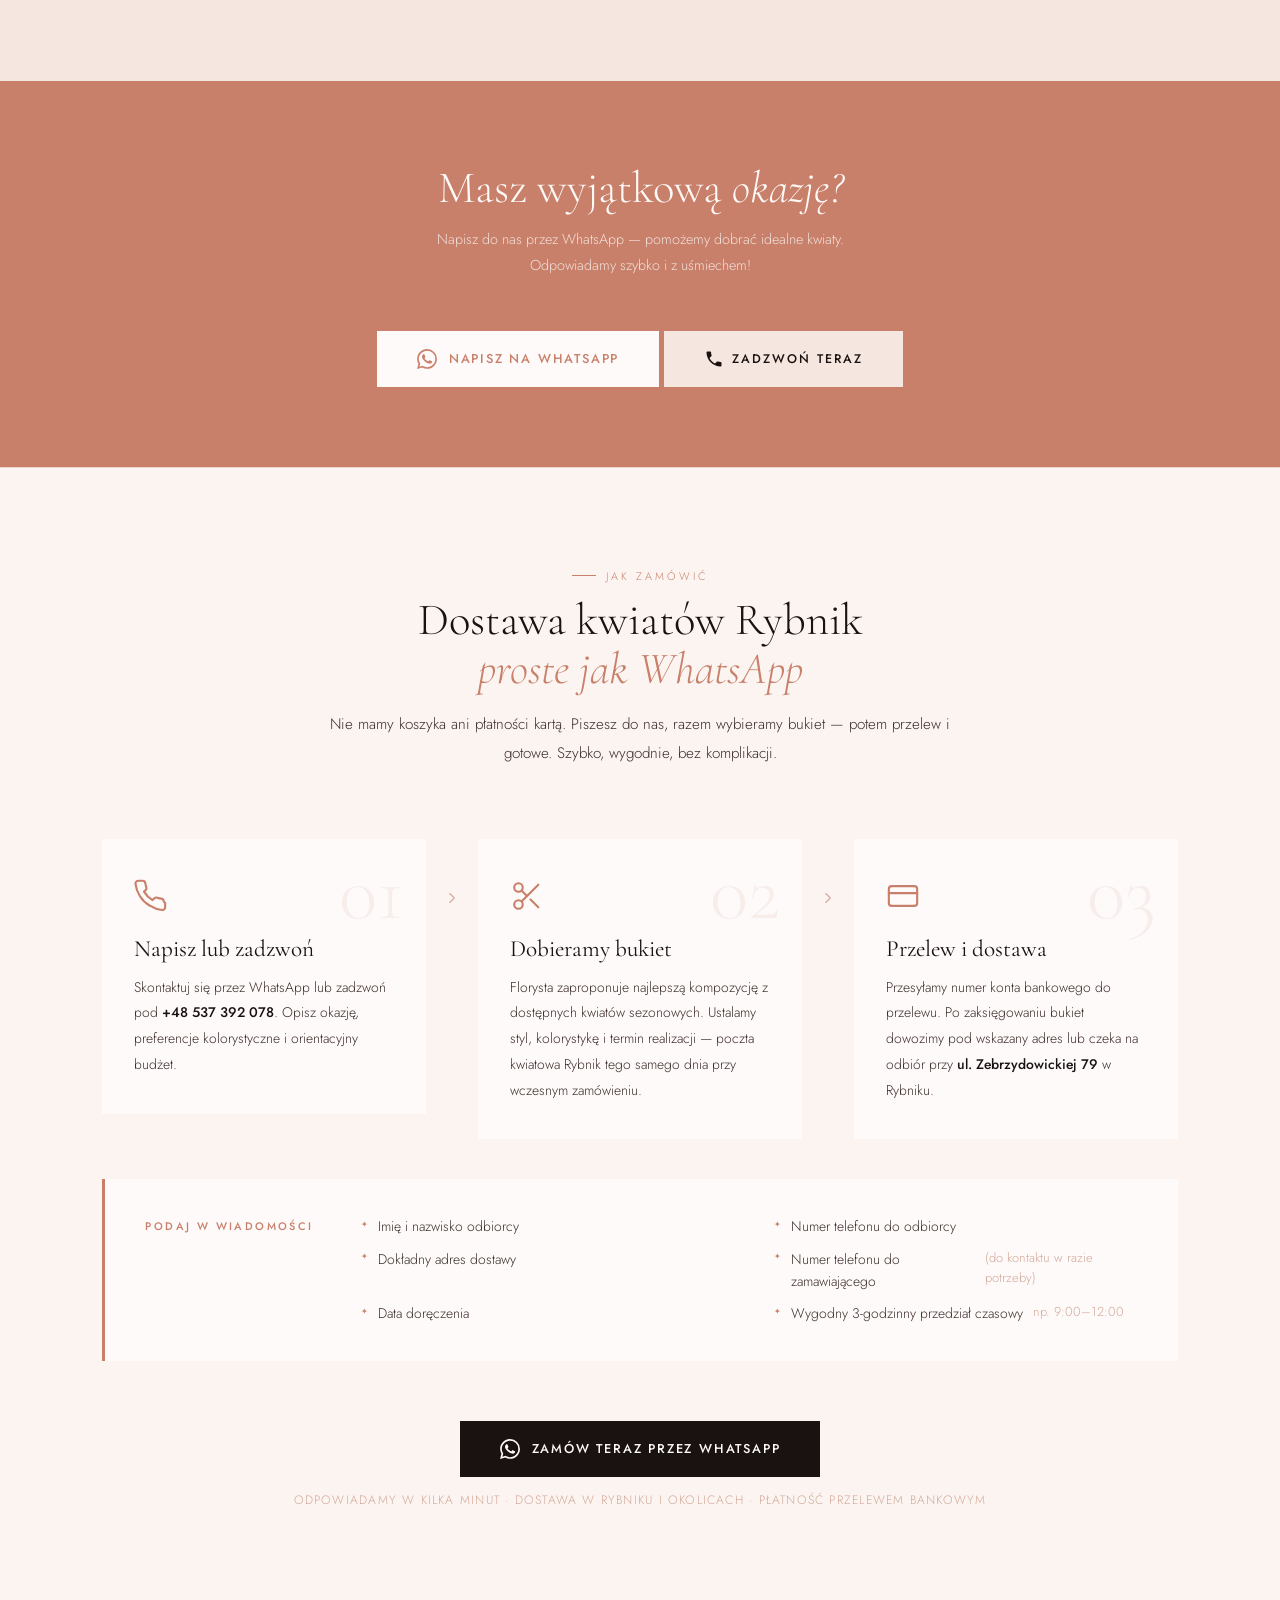
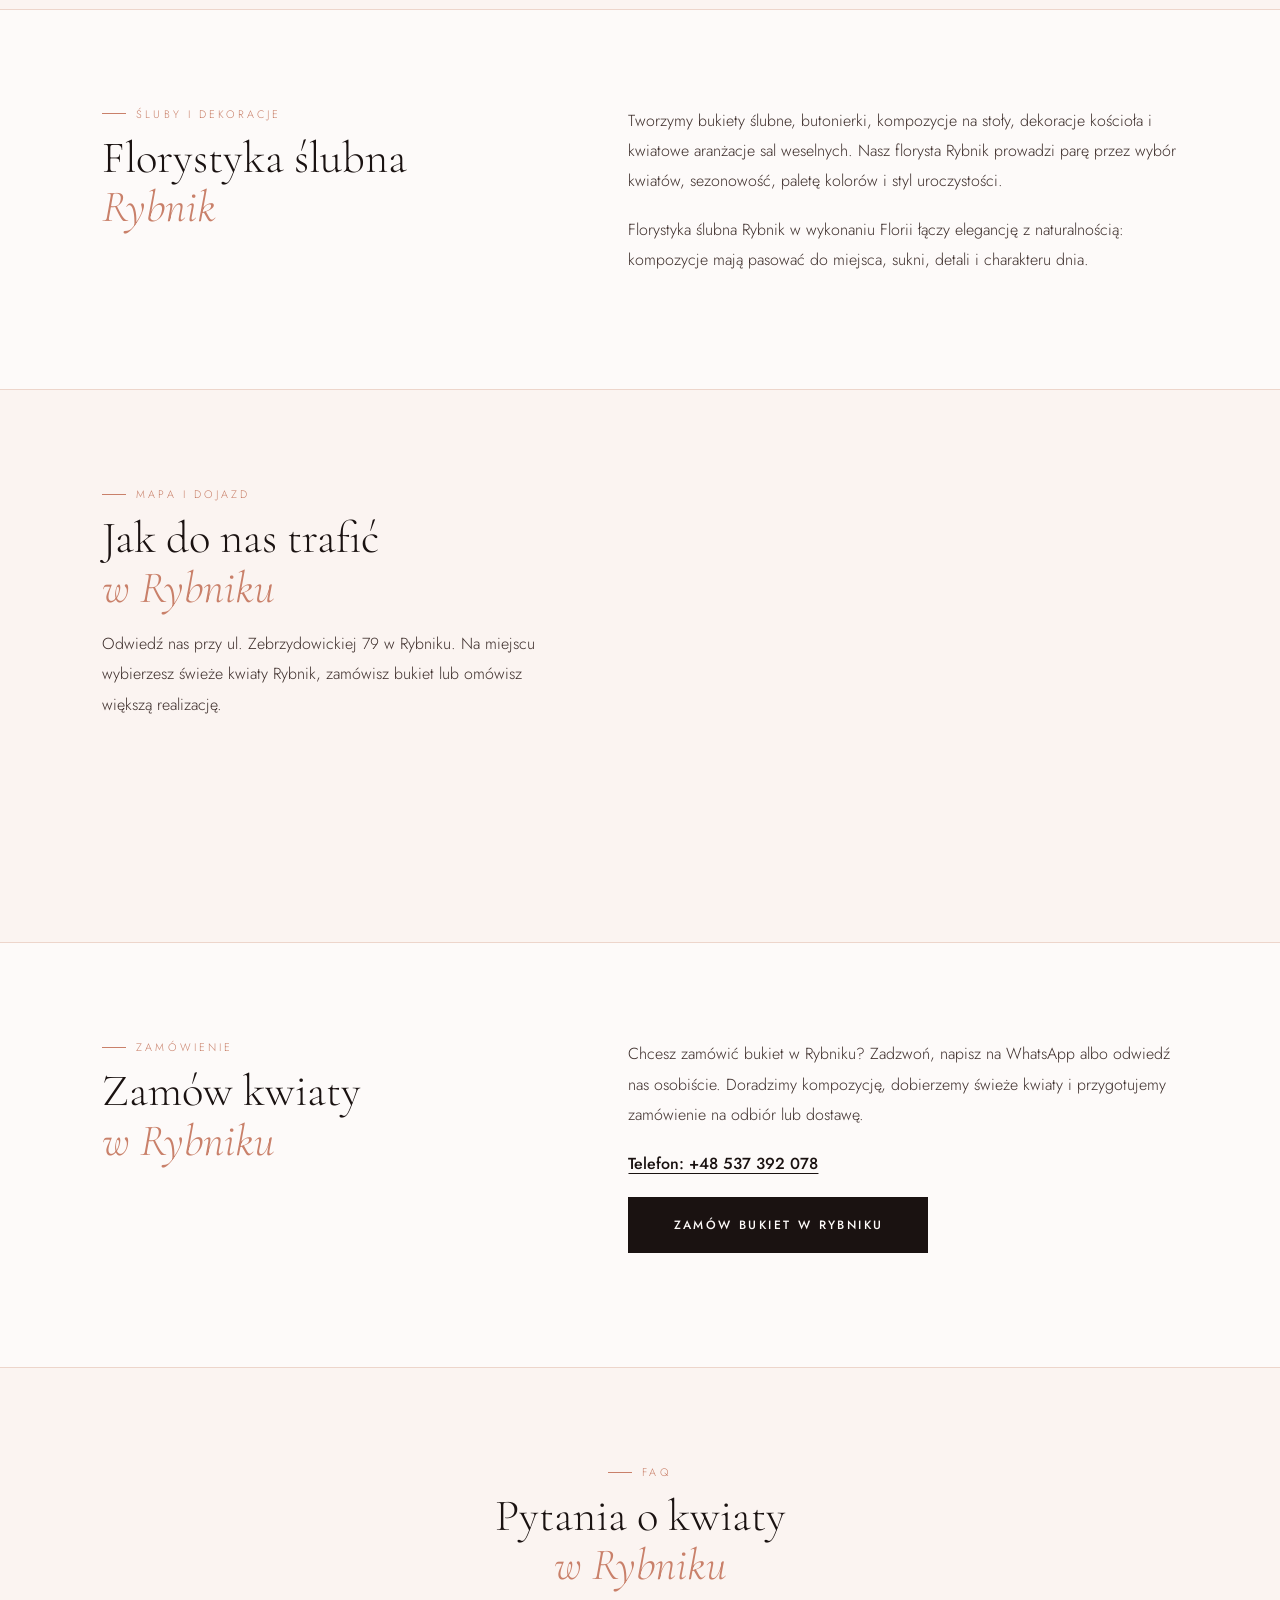
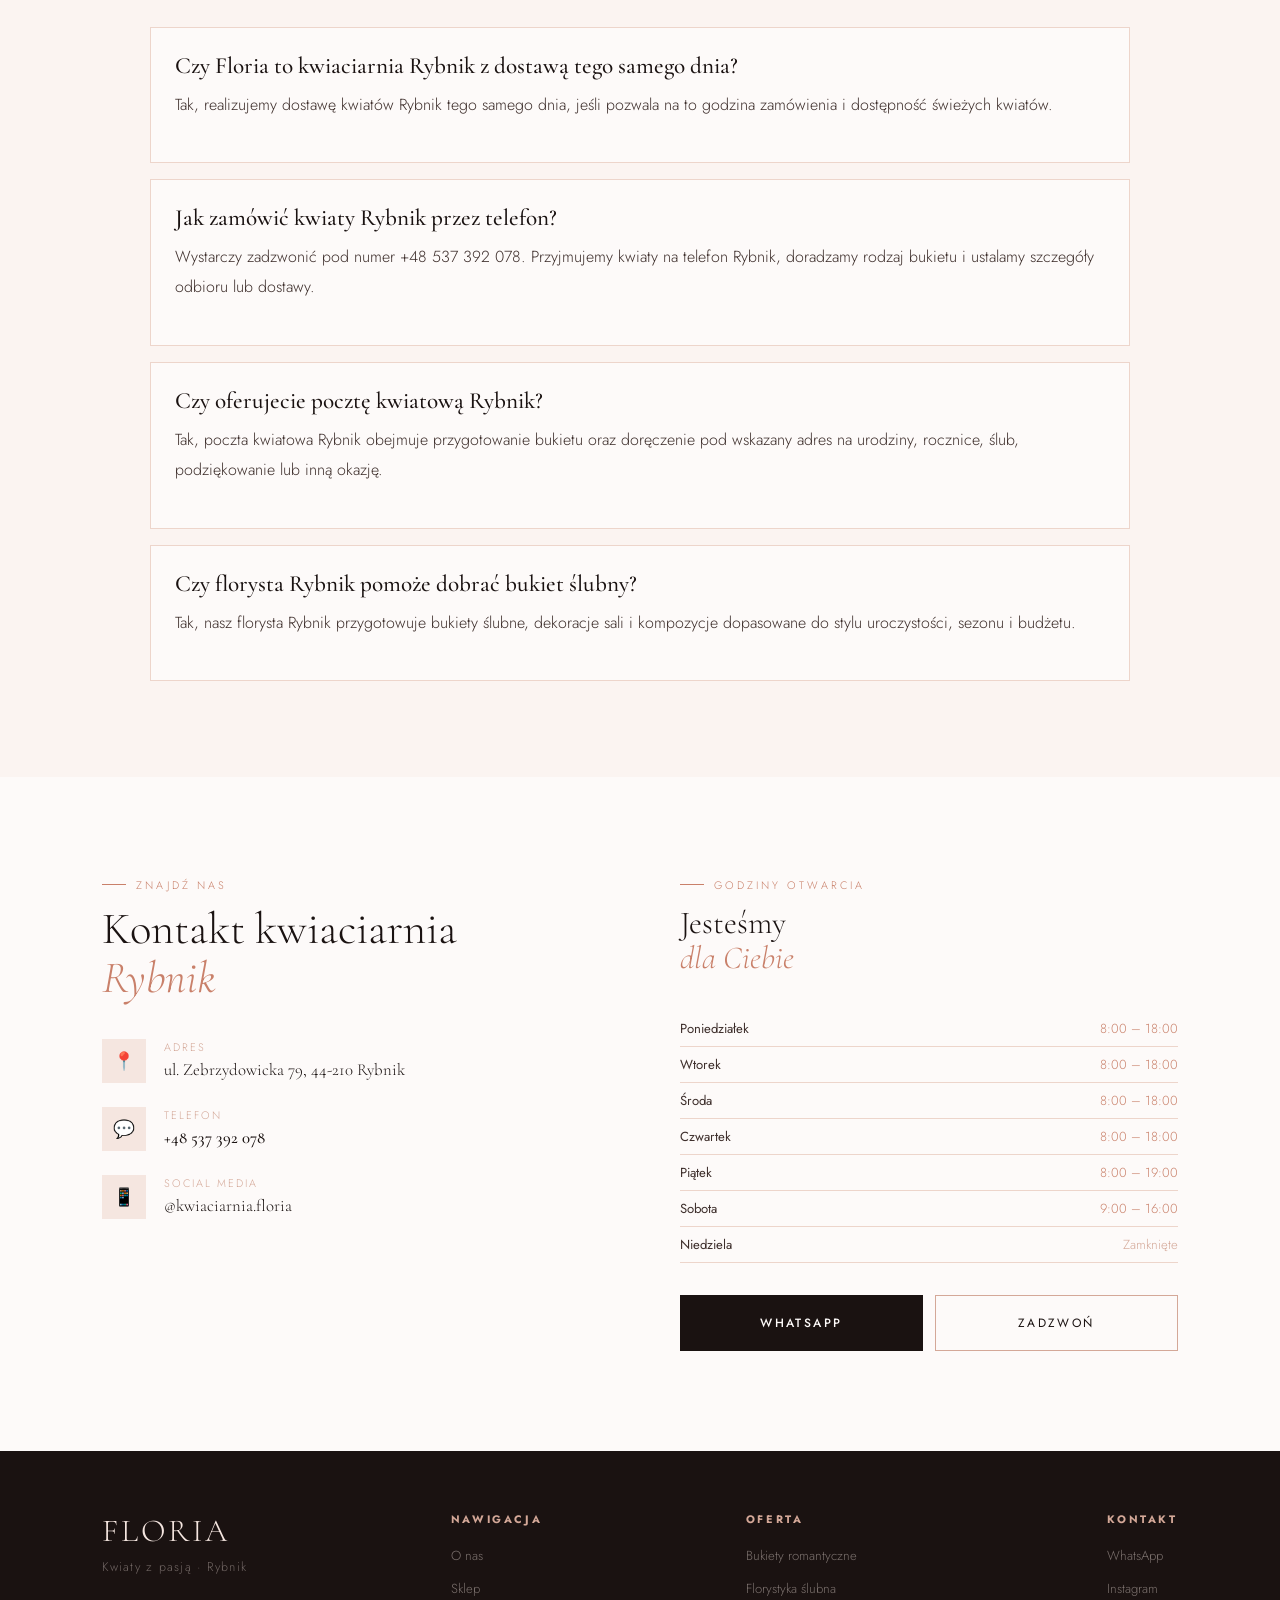
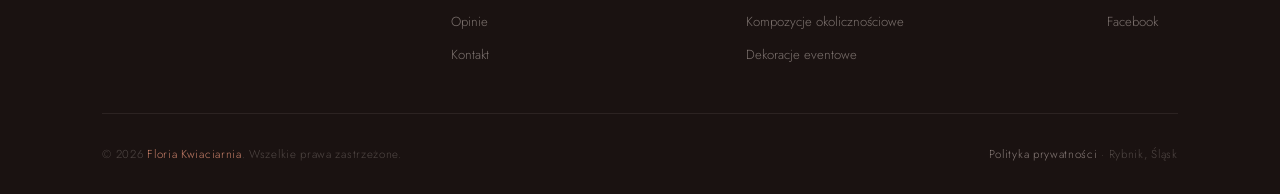
==== commit 92cb237d: "Add Dostawa nav link to desktop and mobile menus Co-Authored-By: Claude Sonnet 4.6 <noreply@anthropi" ====
--- a/index.html
+++ b/index.html
@@ -1780,6 +1780,7 @@
     <li><a href="#o-nas">O nas</a></li>
     <li><a href="#sklep">Sklep</a></li>
     <li><a href="slub.html">Ślub</a></li>
+    <li><a href="#dostawa-kwiatow-rybnik">Dostawa</a></li>
     <li><a href="#opinie">Opinie</a></li>
     <li><a href="#kontakt">Kontakt</a></li>
   </ul>
@@ -1793,6 +1794,7 @@
   <a href="#o-nas"   onclick="closeMenu()">O nas</a>
   <a href="#sklep"   onclick="closeMenu()">Sklep</a>
   <a href="slub.html" onclick="closeMenu()">Ślub</a>
+  <a href="#dostawa-kwiatow-rybnik" onclick="closeMenu()">Dostawa</a>
   <a href="#opinie"  onclick="closeMenu()">Opinie</a>
   <a href="#kontakt" onclick="closeMenu()">Kontakt</a>
   <a href="https://wa.me/48502906966" target="_blank" rel="noopener noreferrer" style="color:var(--petal);margin-top:8px;">Zamów przez WhatsApp →</a>
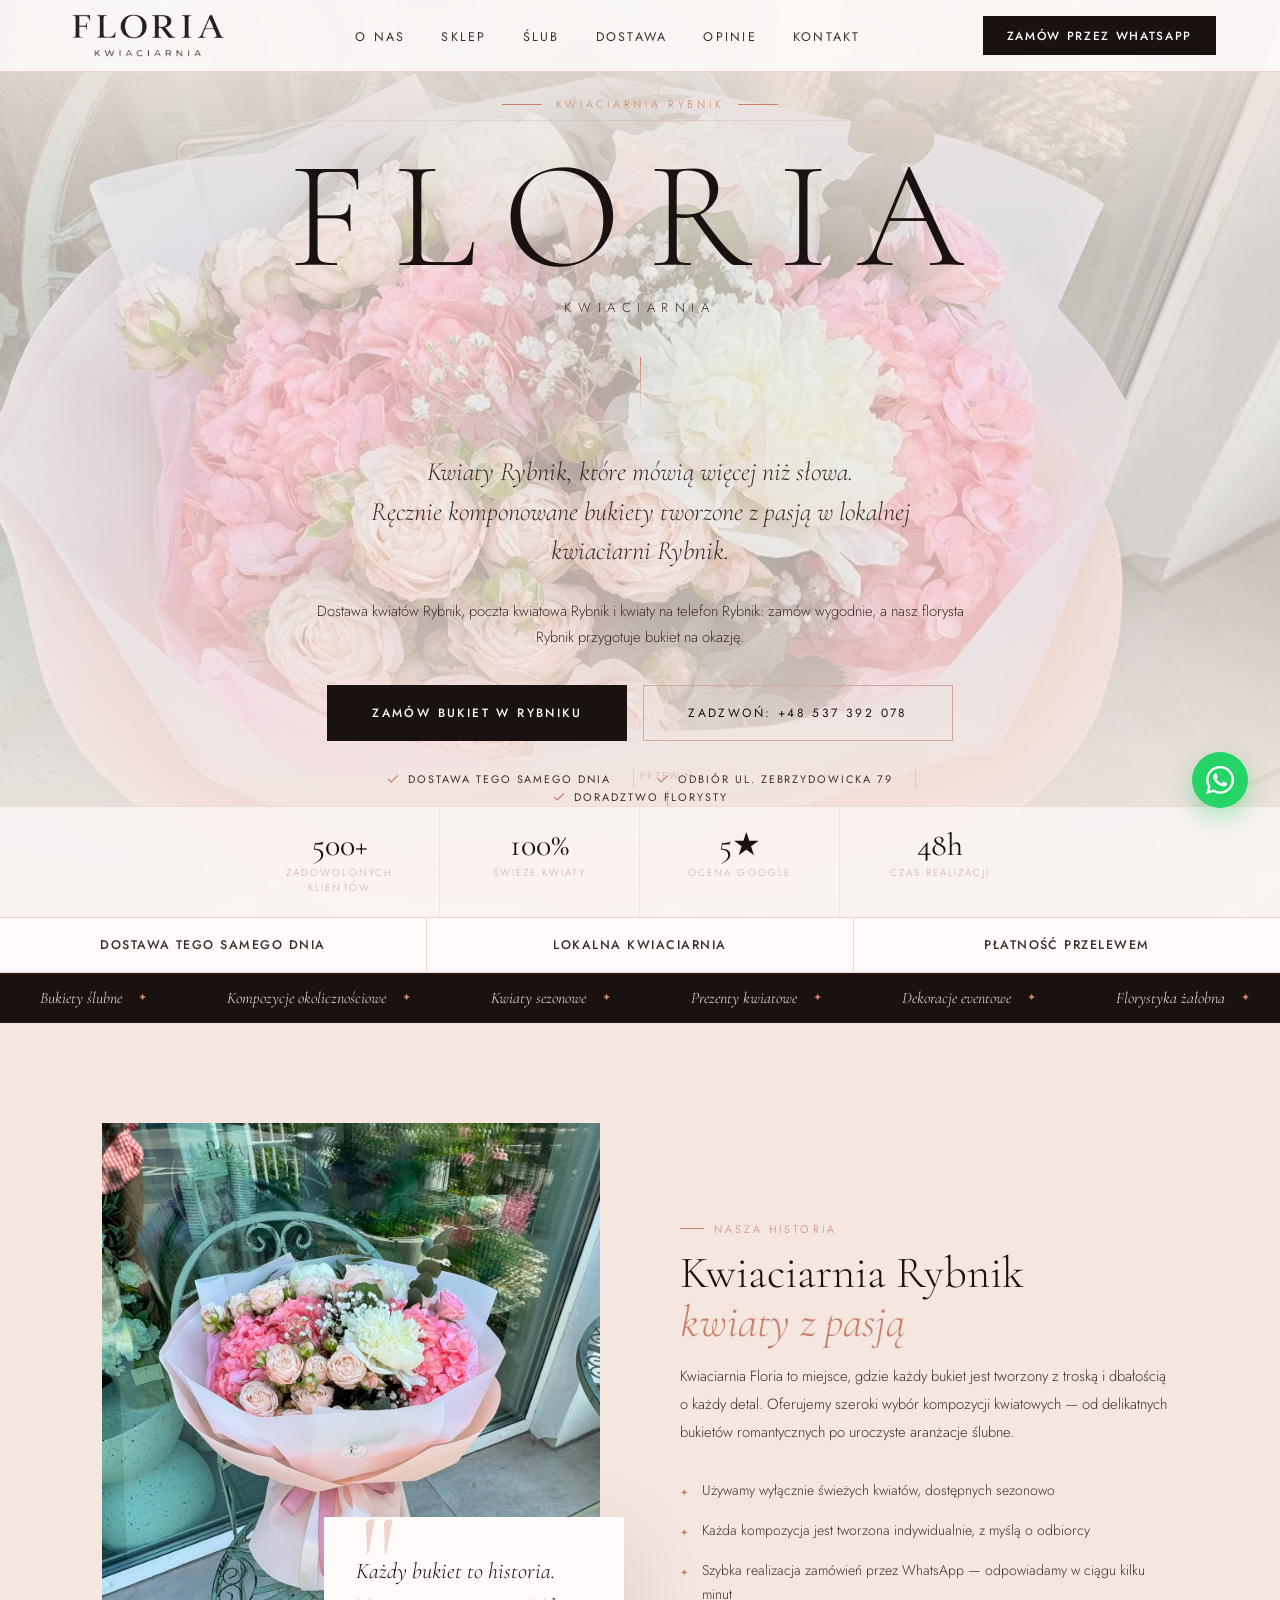
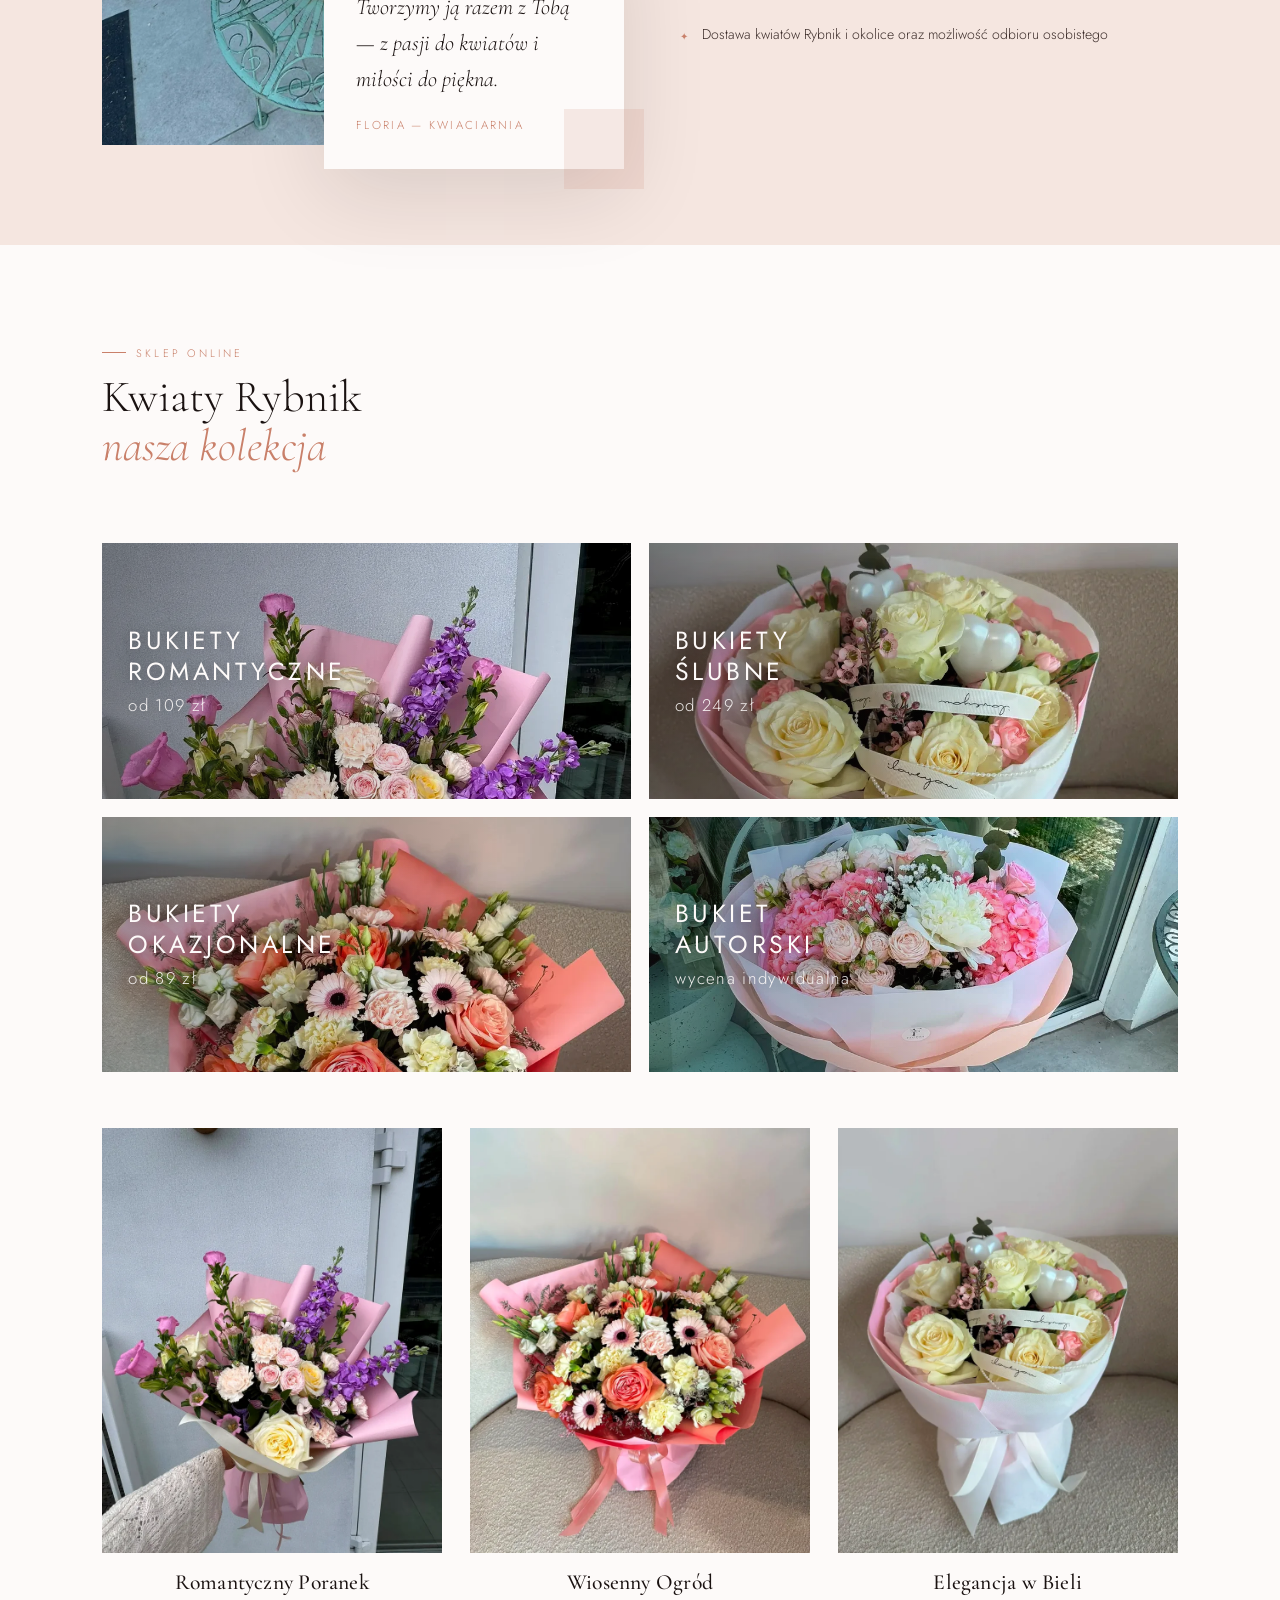
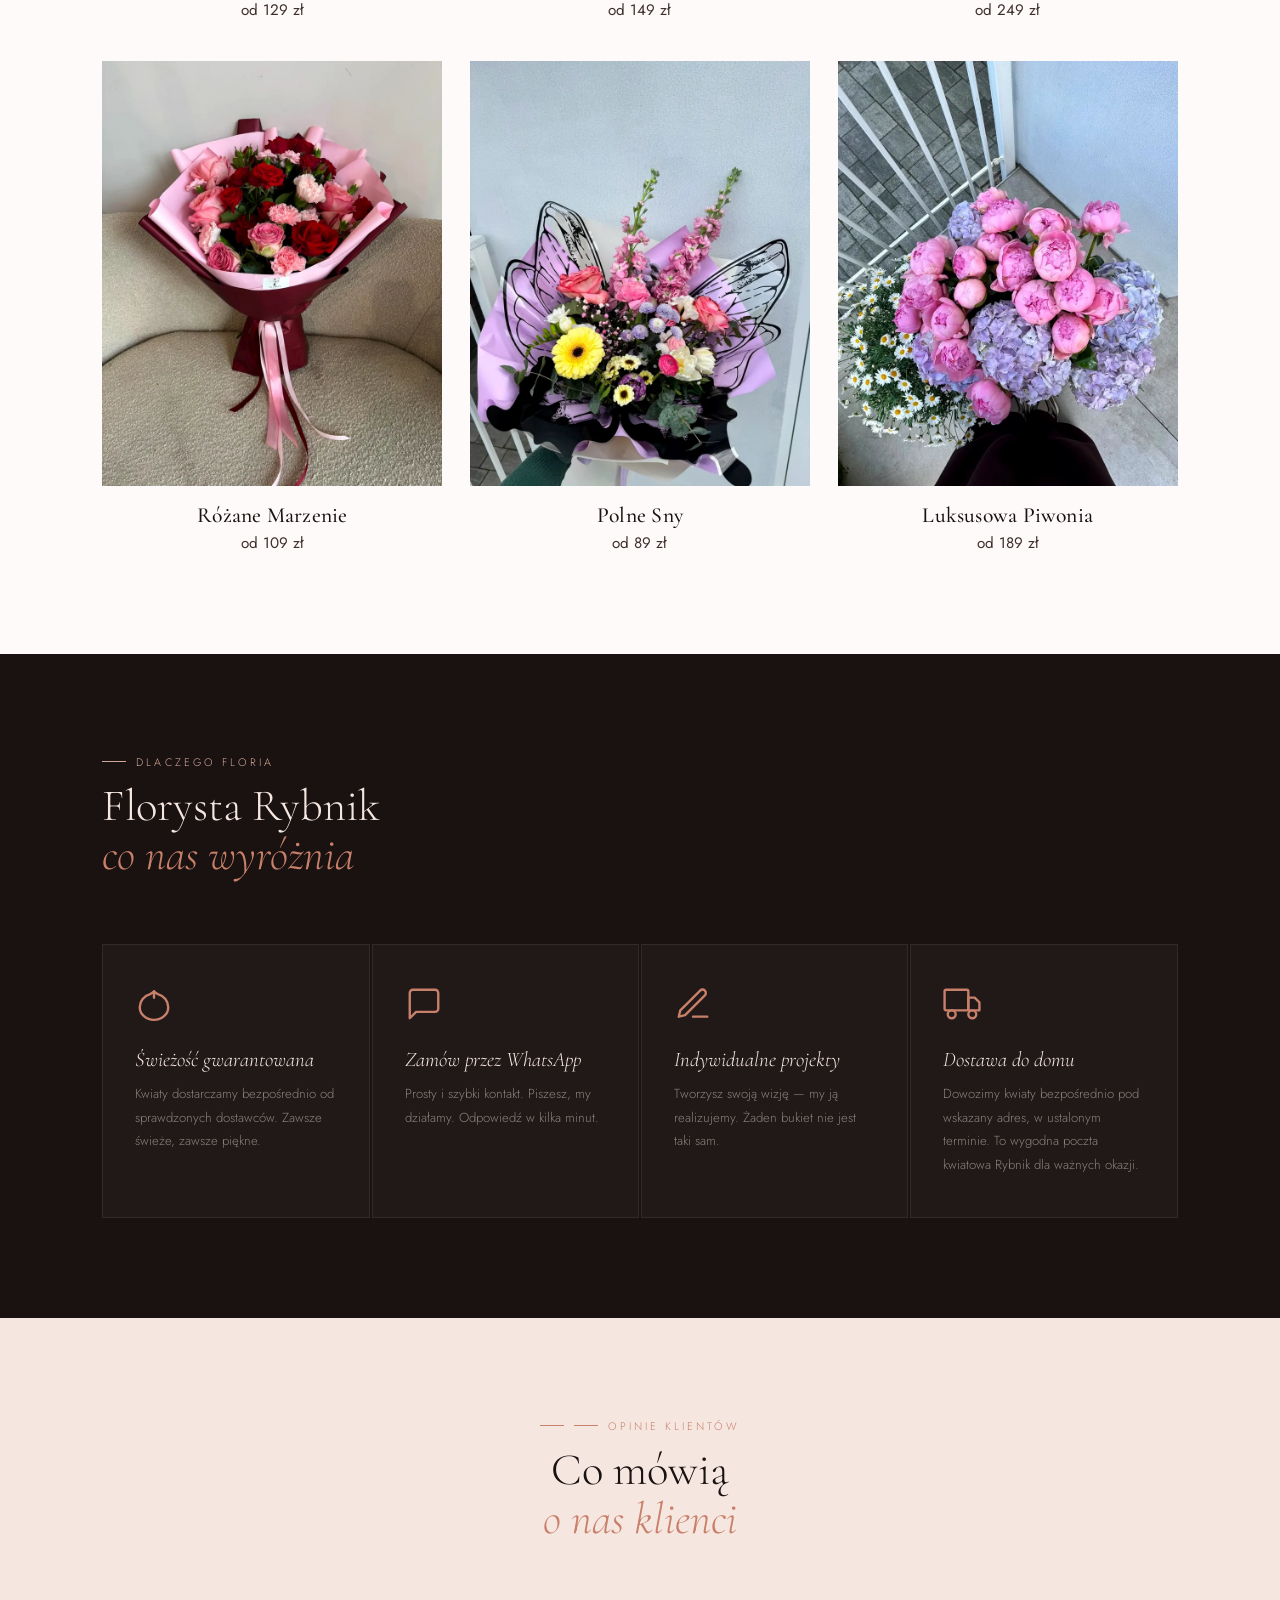
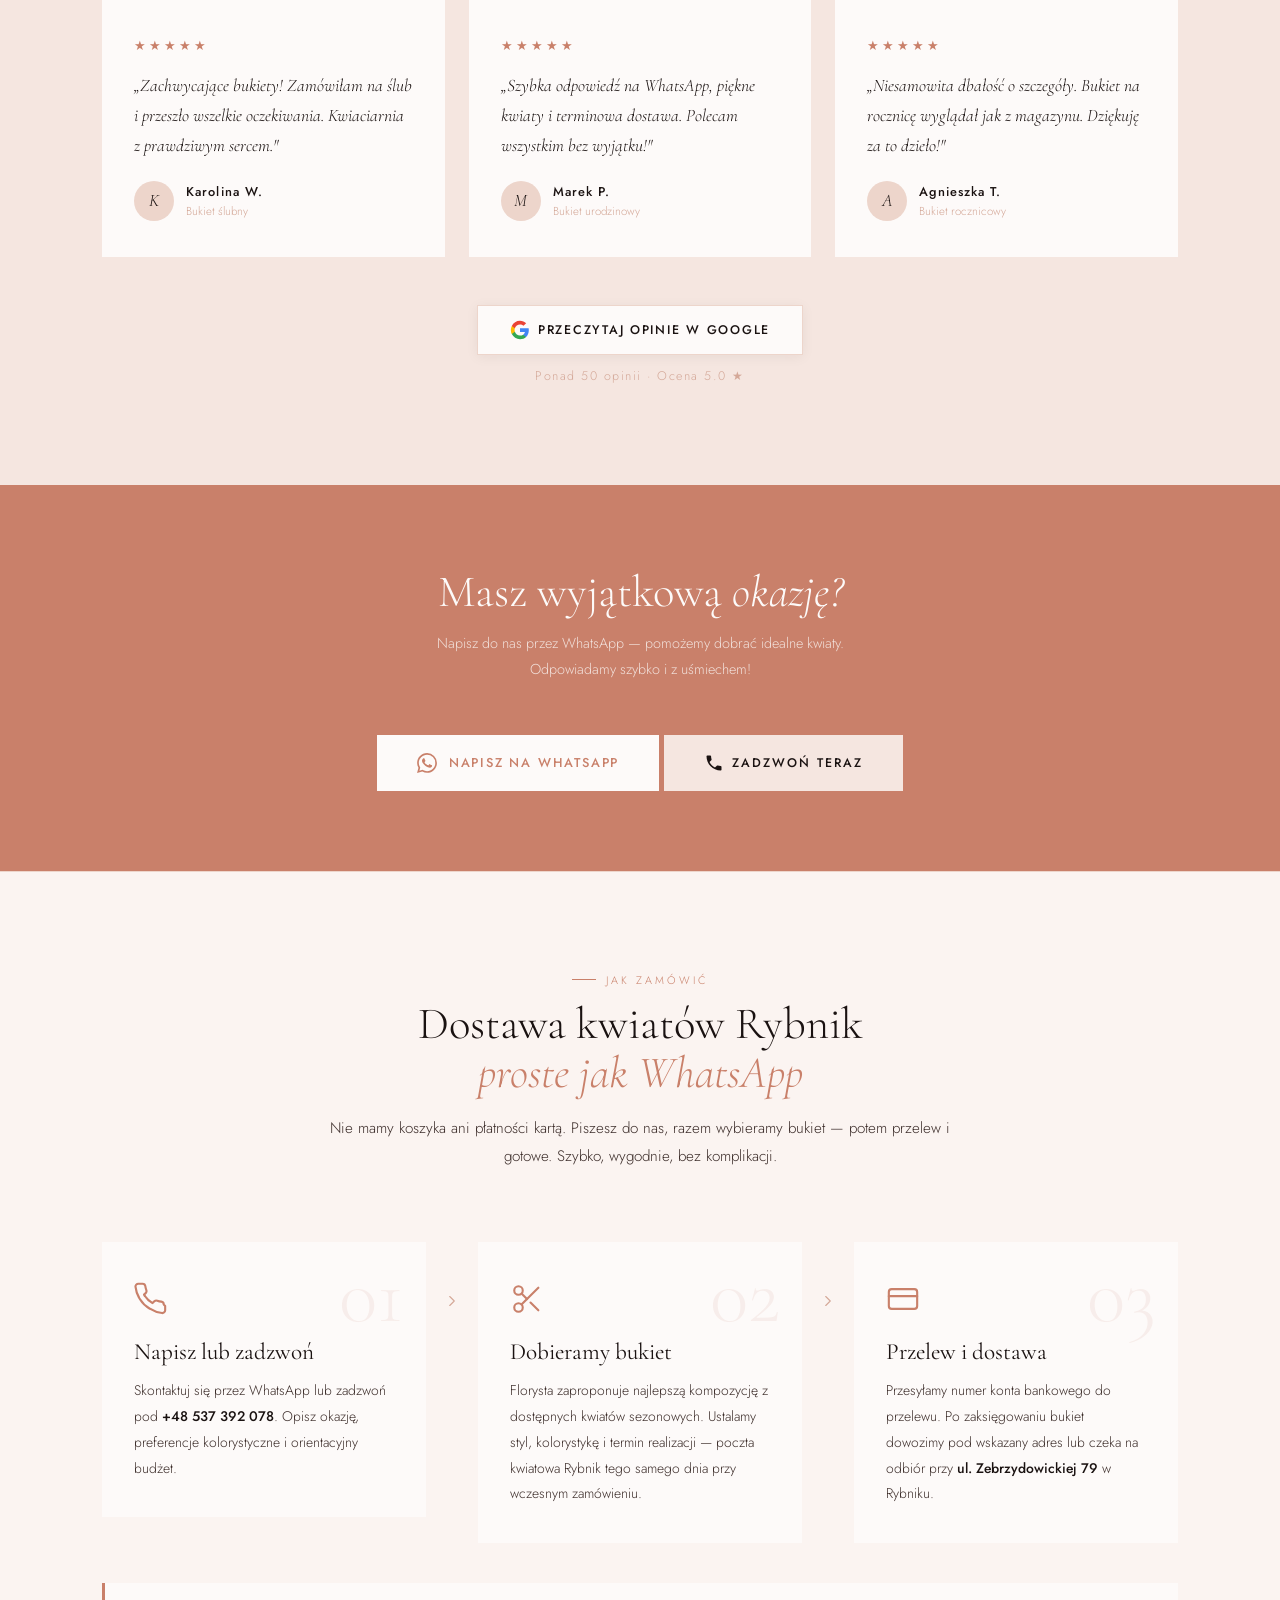
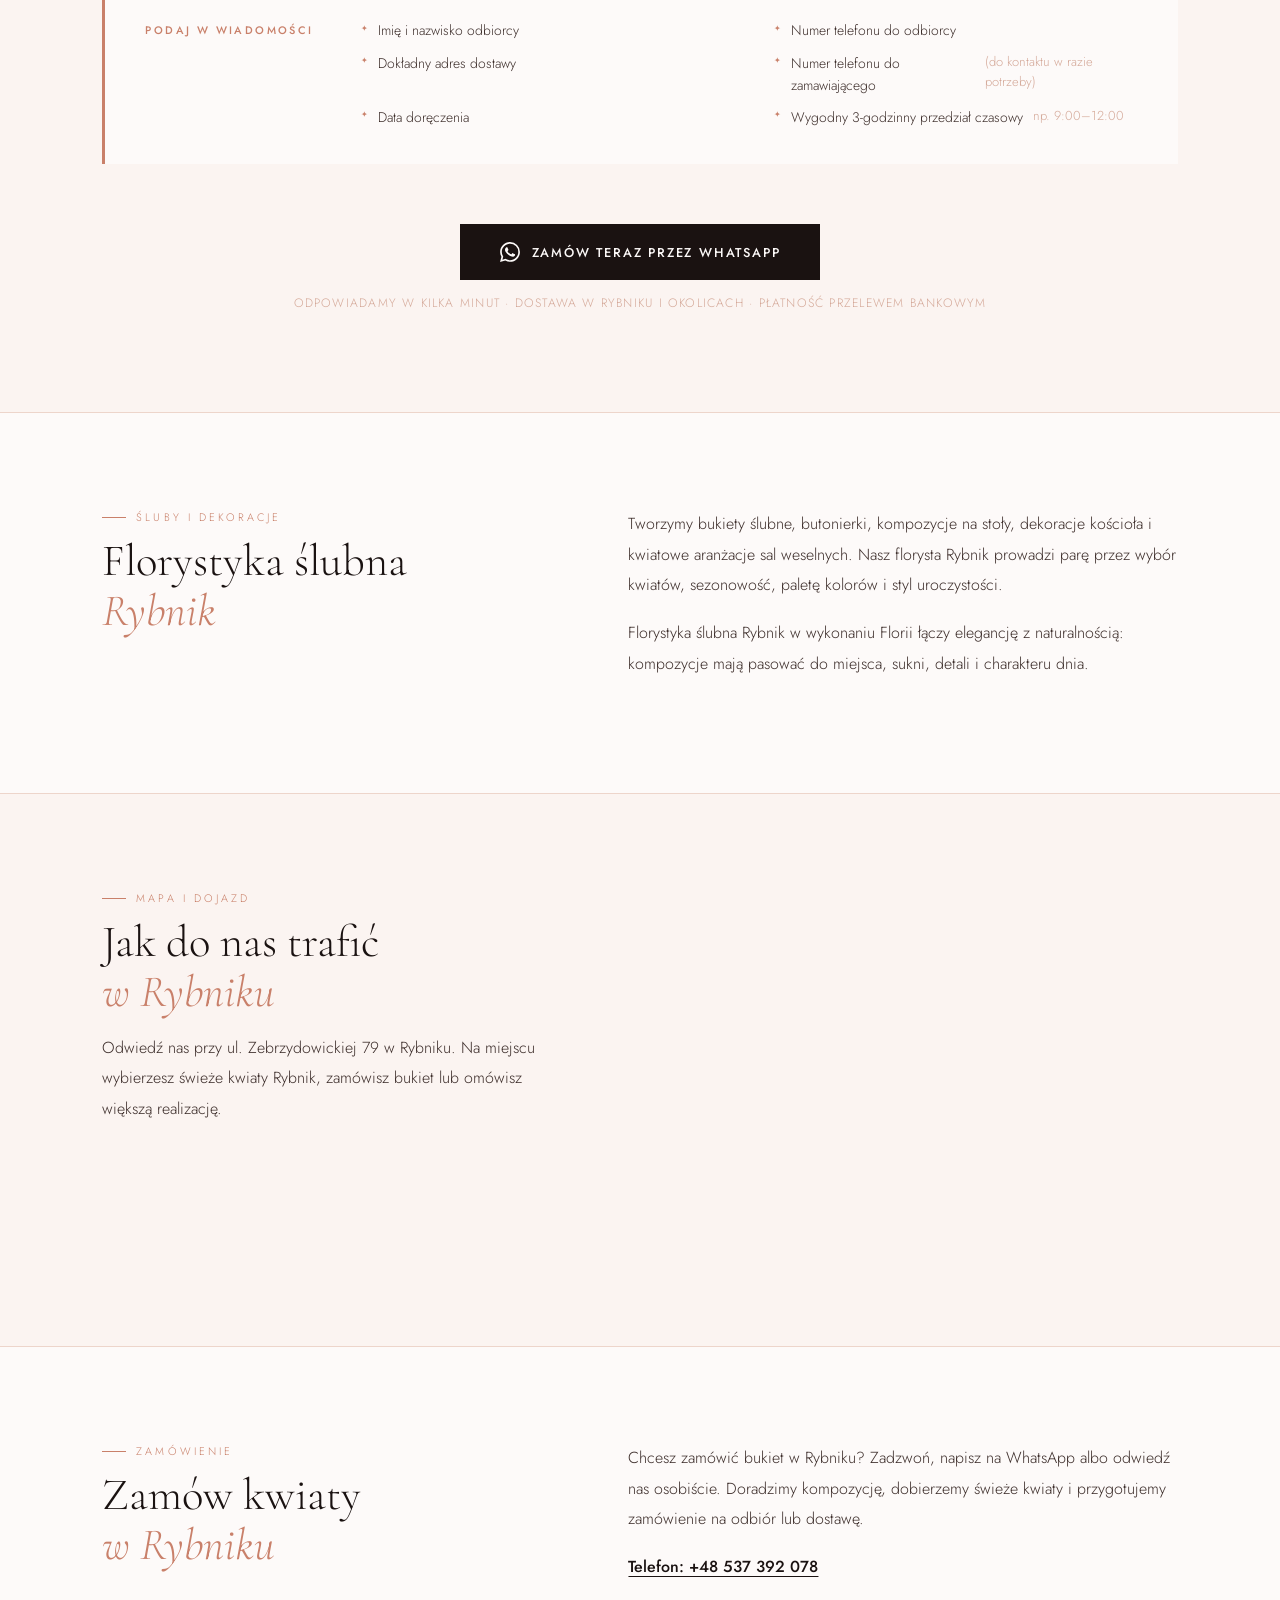
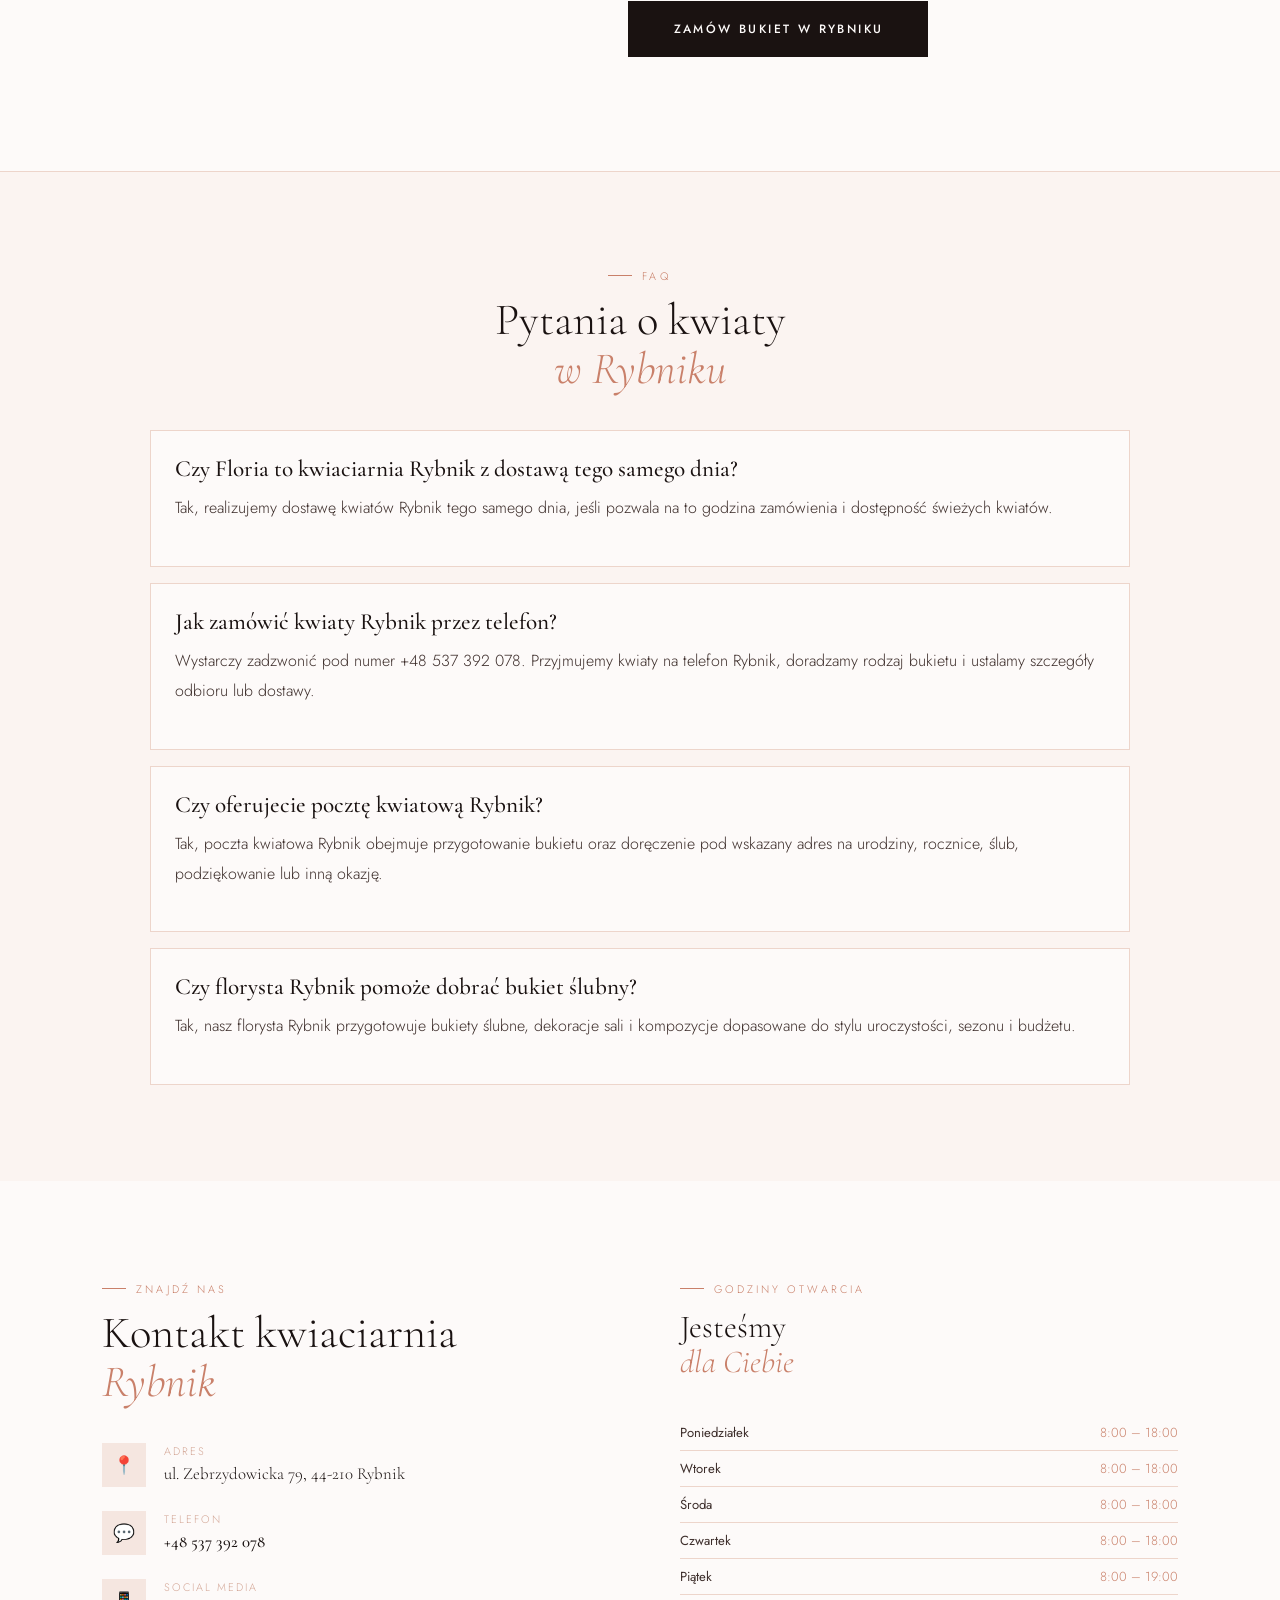
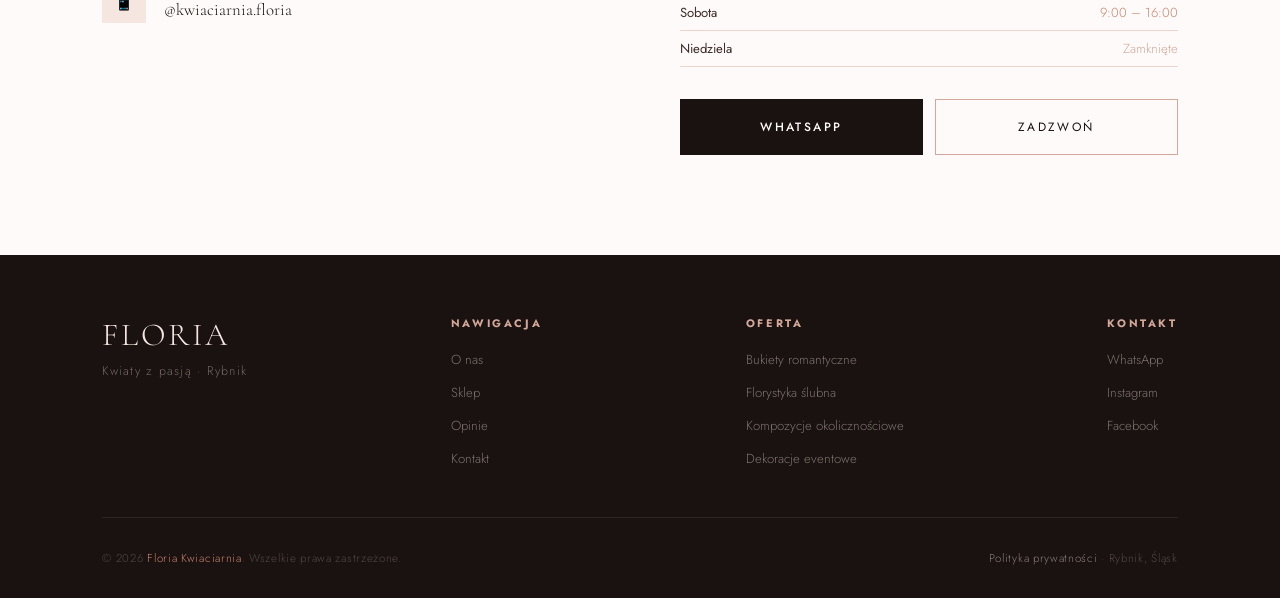
==== commit 133deb5f: "Redesign sekcji sklepu wg referencji klientki: kafle kategorii ze zdjeciami i cenami 'od', minimalne" ====
--- a/index.html
+++ b/index.html
@@ -1768,6 +1768,121 @@
       .marquee-track { animation: none; }
       .petal-float { display: none; }
     }
+  
+    /* ── Kafle kategorii (redesign na życzenie klientki) ── */
+    .cat-tiles {
+      display: grid;
+      grid-template-columns: repeat(2, 1fr);
+      gap: 18px;
+      margin-bottom: 56px;
+    }
+    .cat-tile {
+      position: relative;
+      display: block;
+      aspect-ratio: 3/1.45;
+      overflow: hidden;
+      border: none;
+      padding: 0;
+      cursor: pointer;
+      background: var(--blush);
+      text-align: left;
+      text-decoration: none;
+    }
+    .cat-tile img {
+      width: 100%; height: 100%;
+      object-fit: cover;
+      display: block;
+      transition: transform .6s ease;
+    }
+    .cat-tile::after {
+      content: '';
+      position: absolute; inset: 0;
+      background: linear-gradient(90deg, rgba(26,18,17,.42) 0%, rgba(26,18,17,.18) 45%, rgba(26,18,17,0) 75%);
+      transition: background .4s ease;
+    }
+    .cat-tile:hover img { transform: scale(1.05); }
+    .cat-tile.active::after { background: linear-gradient(90deg, rgba(201,128,106,.55) 0%, rgba(201,128,106,.2) 55%, rgba(201,128,106,0) 80%); }
+    .cat-tile-label {
+      position: absolute;
+      left: 26px; top: 50%;
+      transform: translateY(-50%);
+      z-index: 2;
+      color: var(--white);
+      font-family: var(--sans);
+      font-weight: 400;
+      font-size: clamp(1.05rem, 2.2vw, 1.55rem);
+      letter-spacing: .14em;
+      text-transform: uppercase;
+      line-height: 1.25;
+      text-shadow: 0 1px 14px rgba(26,18,17,.35);
+    }
+    .cat-tile-label small {
+      display: block;
+      margin-top: 8px;
+      font-size: .68em;
+      letter-spacing: .08em;
+      text-transform: none;
+      font-weight: 300;
+      opacity: .92;
+    }
+    .cat-reset-row { text-align: center; margin-bottom: 36px; }
+    .cat-reset {
+      background: none; border: none;
+      font-family: var(--sans);
+      font-size: .92rem;
+      letter-spacing: .06em;
+      color: var(--petal);
+      cursor: pointer;
+      padding: 6px 14px;
+    }
+    .cat-reset:hover { text-decoration: underline; }
+
+    /* ── Minimalne karty produktów ── */
+    .products-grid-min { gap: 40px 28px; }
+    .product-card-min {
+      display: block;
+      text-decoration: none;
+      color: var(--ink);
+      text-align: center;
+      transition: transform .3s ease;
+    }
+    .product-card-min:hover { transform: translateY(-5px); }
+    .pcm-img-wrap {
+      aspect-ratio: 4/5;
+      overflow: hidden;
+      background: var(--blush);
+      margin-bottom: 16px;
+    }
+    .pcm-img {
+      width: 100%; height: 100%;
+      object-fit: cover;
+      display: block;
+      transition: transform .55s ease;
+    }
+    .product-card-min:hover .pcm-img { transform: scale(1.05); }
+    .pcm-name {
+      font-family: var(--serif);
+      font-size: 1.35rem;
+      font-weight: 500;
+      letter-spacing: .01em;
+    }
+    .pcm-price {
+      margin-top: 4px;
+      font-family: var(--sans);
+      font-size: .95rem;
+      font-weight: 400;
+      color: var(--ink-soft);
+    }
+    .pcm-price::first-letter { }
+
+    @media (max-width: 640px) {
+      .cat-tiles { grid-template-columns: 1fr; gap: 12px; }
+      .cat-tile { aspect-ratio: 3/1.2; }
+    }
+    @media (prefers-reduced-motion: reduce) {
+      .cat-tile img, .pcm-img, .product-card-min { transition: none; }
+    }
+
   </style>
 </head>
 <body>
@@ -1945,15 +2060,32 @@
       <div class="section-eyebrow">Sklep online</div>
       <h2 class="section-title">Kwiaty Rybnik<br><em>nasza kolekcja</em></h2>
     </div>
-    <div class="filter-tabs" id="filterTabs">
-      <button class="filter-tab active" data-filter="all" aria-label="Pokaż wszystkie bukiety">Wszystkie</button>
-      <button class="filter-tab" data-filter="romantyczne" aria-label="Pokaż bukiety romantyczne">Romantyczne</button>
-      <button class="filter-tab" data-filter="slubne" aria-label="Pokaż bukiety ślubne">Ślubne</button>
-      <button class="filter-tab" data-filter="okolicznosciowe" aria-label="Pokaż bukiety okazjonalne">Okazjonalne</button>
-    </div>
-  </div>
-
-  <div class="products-grid" id="productsGrid">
+  </div>
+
+  <div class="cat-tiles fade-up" id="catTiles">
+    <button class="cat-tile" data-filter="romantyczne" aria-label="Pokaż bukiety romantyczne">
+      <img src="images/tile-romantyczne.webp" alt="Bukiety romantyczne" loading="lazy">
+      <span class="cat-tile-label">Bukiety<br>romantyczne<small>od 109 zł</small></span>
+    </button>
+    <button class="cat-tile" data-filter="slubne" aria-label="Pokaż bukiety ślubne">
+      <img src="images/tile-slubne.webp" alt="Bukiety ślubne" loading="lazy">
+      <span class="cat-tile-label">Bukiety<br>ślubne<small>od 249 zł</small></span>
+    </button>
+    <button class="cat-tile" data-filter="okolicznosciowe" aria-label="Pokaż bukiety okazjonalne">
+      <img src="images/tile-okazjonalne.webp" alt="Bukiety okazjonalne" loading="lazy">
+      <span class="cat-tile-label">Bukiety<br>okazjonalne<small>od 89 zł</small></span>
+    </button>
+    <a class="cat-tile" href="https://wa.me/48502906966?text=Dzie%C5%84%20dobry!%20Chc%C4%99%20zam%C3%B3wi%C4%87%20bukiet%20autorski." target="_blank" rel="noopener noreferrer" aria-label="Zamów bukiet autorski przez WhatsApp">
+      <img src="images/tile-autorski.webp" alt="Bukiet autorski" loading="lazy">
+      <span class="cat-tile-label">Bukiet<br>autorski<small>wycena indywidualna</small></span>
+    </a>
+  </div>
+
+  <div class="cat-reset-row fade-up">
+    <button class="cat-reset" id="catReset" hidden>← Pokaż wszystkie bukiety</button>
+  </div>
+
+  <div class="products-grid products-grid-min" id="productsGrid">
     <!-- Products injected by JS -->
   </div>
 </section>
@@ -2442,43 +2574,32 @@
     const grid = document.getElementById('productsGrid');
     const filtered = filter === 'all' ? products : products.filter(p => p.category === filter);
     grid.innerHTML = filtered.map(p => `
-      <div class="product-card fade-up">
-        <a href="${p.href || '#sklep'}" class="product-img-wrap" aria-label="Zobacz ${p.name}">
-          ${p.img
-            ? `<img src="${p.img}" alt="${p.name}" class="product-img" loading="lazy">`
-            : `<div class="product-emoji">${p.emoji}</div>`}
-          ${p.badge ? `<div class="product-badge ${p.badgeType}">${p.badge}</div>` : ''}
-          <div class="product-overlay">
-            <span class="overlay-btn">Zobacz bukiet</span>
-          </div>
-        </a>
-        <div class="product-info">
-          <div class="product-category">${p.categoryLabel}</div>
-          <a href="${p.href || '#sklep'}" class="product-name" style="text-decoration:none;color:inherit;">${p.name}</a>
-          <div class="product-desc">${p.desc}</div>
-          <div class="product-price-row">
-            <div class="product-price">
-              ${p.oldPrice ? `<span class="old">${p.oldPrice} zł</span>` : ''}
-              ${p.price} zł
-            </div>
-            <a href="https://wa.me/${WA_NUMBER}?text=${encodeURIComponent('Dzień dobry! ' + p.msg)}" class="add-btn" target="_blank" rel="noopener noreferrer" title="Zamów przez WhatsApp">
-              <svg width="18" height="18" viewBox="0 0 24 24" fill="currentColor">
-                <path d="M17.472 14.382c-.297-.149-1.758-.867-2.03-.967-.273-.099-.471-.148-.67.15-.197.297-.767.966-.94 1.164-.173.199-.347.223-.644.075-.297-.15-1.255-.463-2.39-1.475-.883-.788-1.48-1.761-1.653-2.059-.173-.297-.018-.458.13-.606.134-.133.298-.347.446-.52.149-.174.198-.298.298-.497.099-.198.05-.371-.025-.52-.075-.149-.669-1.612-.916-2.207-.242-.579-.487-.5-.669-.51-.173-.008-.371-.01-.57-.01-.198 0-.52.074-.792.372-.272.297-1.04 1.016-1.04 2.479 0 1.462 1.065 2.875 1.213 3.074.149.198 2.096 3.2 5.077 4.487.709.306 1.262.489 1.694.625.712.227 1.36.195 1.871.118.571-.085 1.758-.719 2.006-1.413.248-.694.248-1.289.173-1.413-.074-.124-.272-.198-.57-.347m-5.421 7.403h-.004a9.87 9.87 0 01-5.031-1.378l-.361-.214-3.741.982.998-3.648-.235-.374a9.86 9.86 0 01-1.51-5.26c.001-5.45 4.436-9.884 9.888-9.884 2.64 0 5.122 1.03 6.988 2.898a9.825 9.825 0 012.893 6.994c-.003 5.45-4.437 9.884-9.885 9.884m8.413-18.297A11.815 11.815 0 0012.05 0C5.495 0 .16 5.335.157 11.892c0 2.096.547 4.142 1.588 5.945L.057 24l6.305-1.654a11.882 11.882 0 005.683 1.448h.005c6.554 0 11.89-5.335 11.893-11.893a11.821 11.821 0 00-3.48-8.413z"/>
-              </svg>
-            </a>
-          </div>
+      <a class="product-card-min fade-up" href="${p.href || '#sklep'}" aria-label="Zobacz ${p.name}">
+        <div class="pcm-img-wrap">
+          <img src="${p.img.replace('.webp', '-card.webp')}" alt="${p.name}" class="pcm-img" loading="lazy">
         </div>
-      </div>
+        <div class="pcm-name">${p.name}</div>
+        <div class="pcm-price">od ${p.price} zł</div>
+      </a>
     `).join('');
     observeFadeUps();
   }
 
-  // ── FILTERS ──
-  document.getElementById('filterTabs').addEventListener('click', (e) => {
-    if (!e.target.matches('.filter-tab')) return;
-    document.querySelectorAll('.filter-tab').forEach(t => t.classList.remove('active'));
-    e.target.classList.add('active');
-    renderProducts(e.target.dataset.filter);
+  // ── FILTERS (kafle kategorii) ──
+  const catReset = document.getElementById('catReset');
+  document.getElementById('catTiles').addEventListener('click', (e) => {
+    const tile = e.target.closest('button.cat-tile');
+    if (!tile) return;
+    document.querySelectorAll('.cat-tile').forEach(t => t.classList.remove('active'));
+    tile.classList.add('active');
+    catReset.hidden = false;
+    renderProducts(tile.dataset.filter);
+    document.getElementById('productsGrid').scrollIntoView({ behavior: 'smooth', block: 'start' });
+  });
+  catReset.addEventListener('click', () => {
+    document.querySelectorAll('.cat-tile').forEach(t => t.classList.remove('active'));
+    catReset.hidden = true;
+    renderProducts('all');
   });
 
   // ── SCROLL ANIMATIONS ──
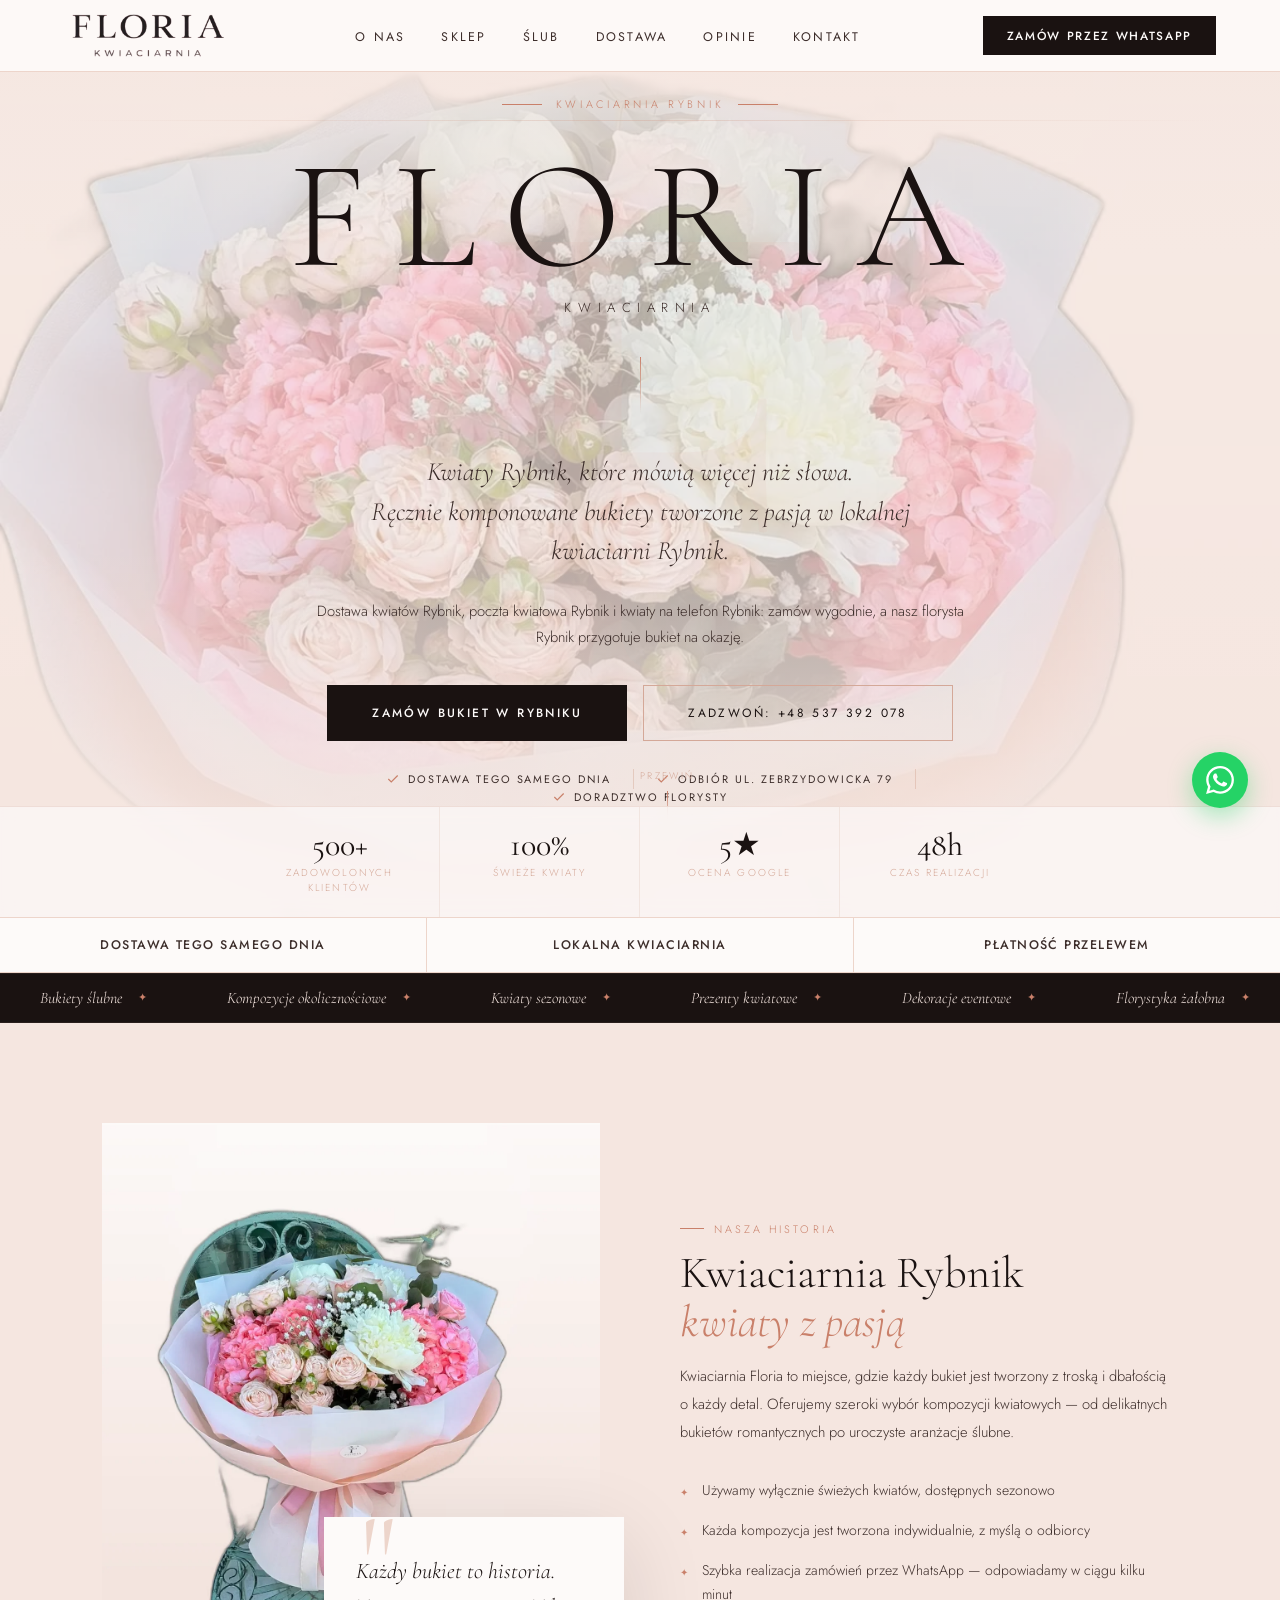
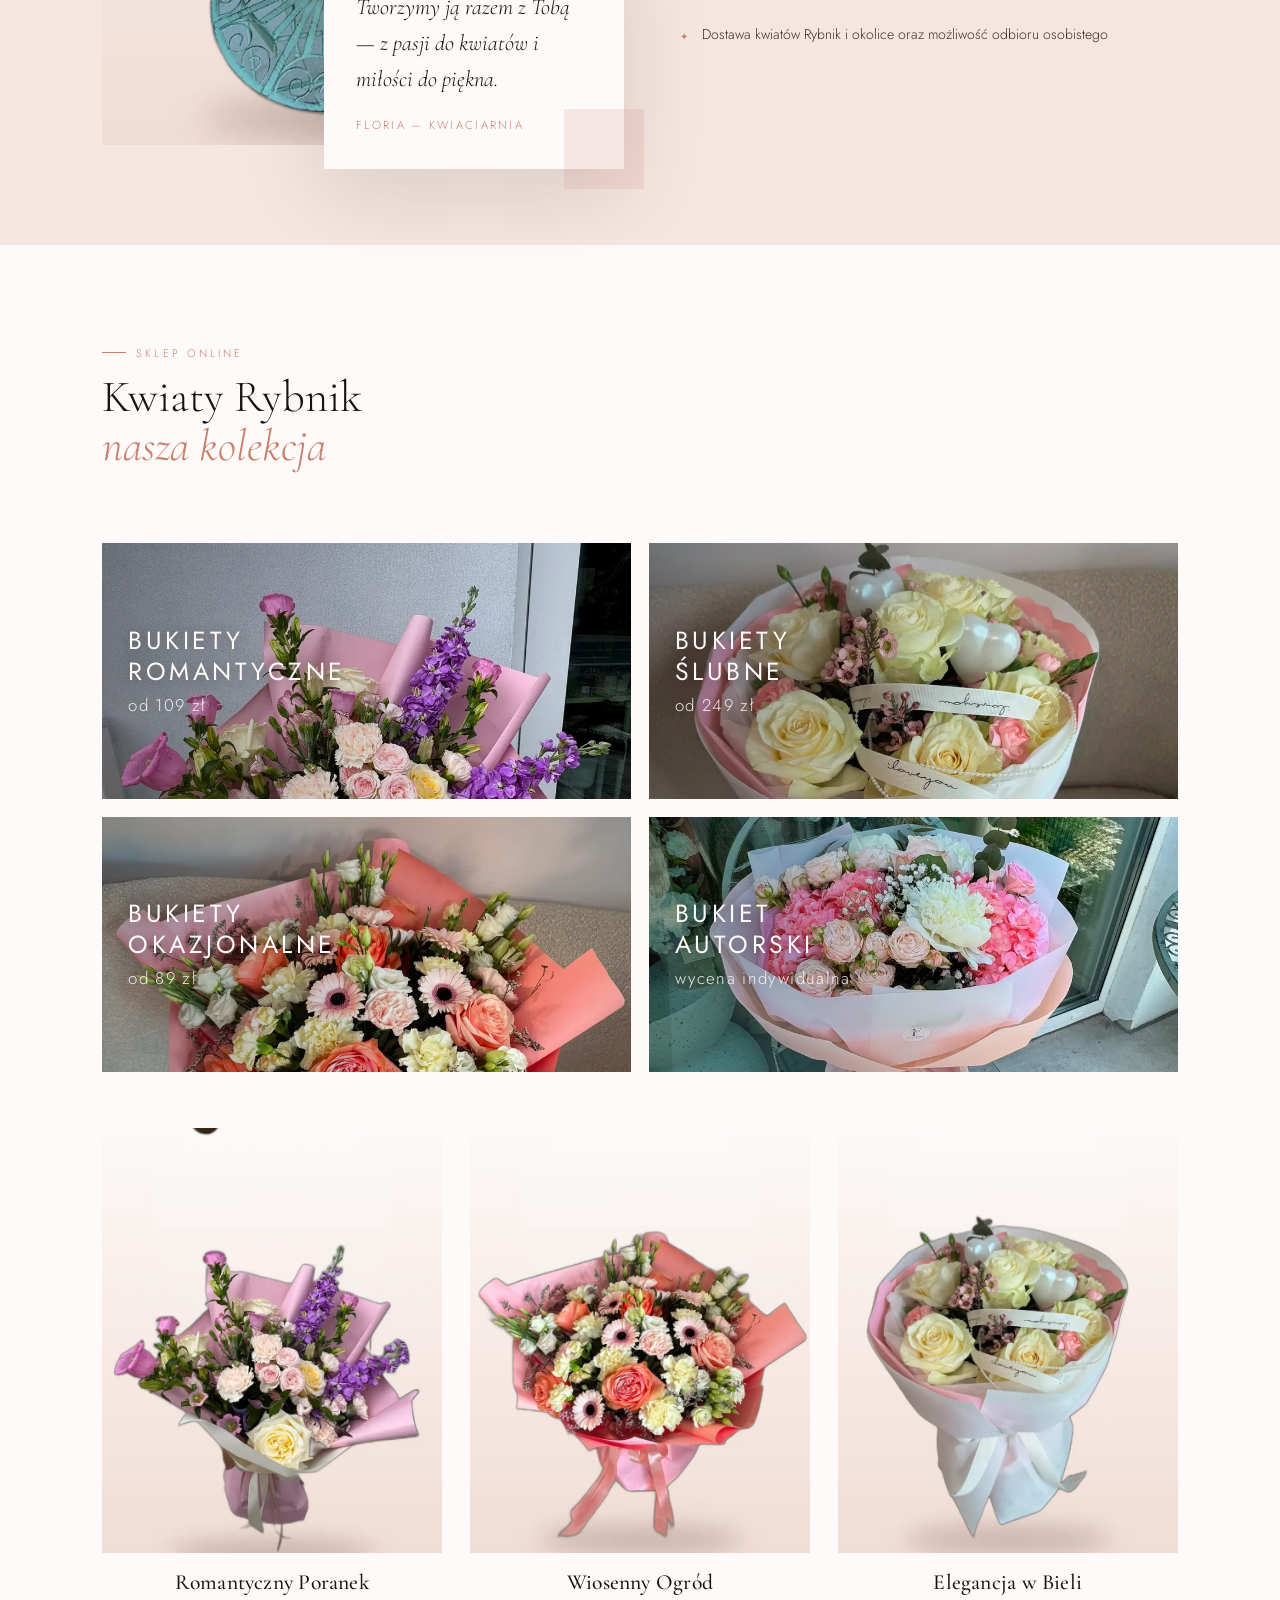
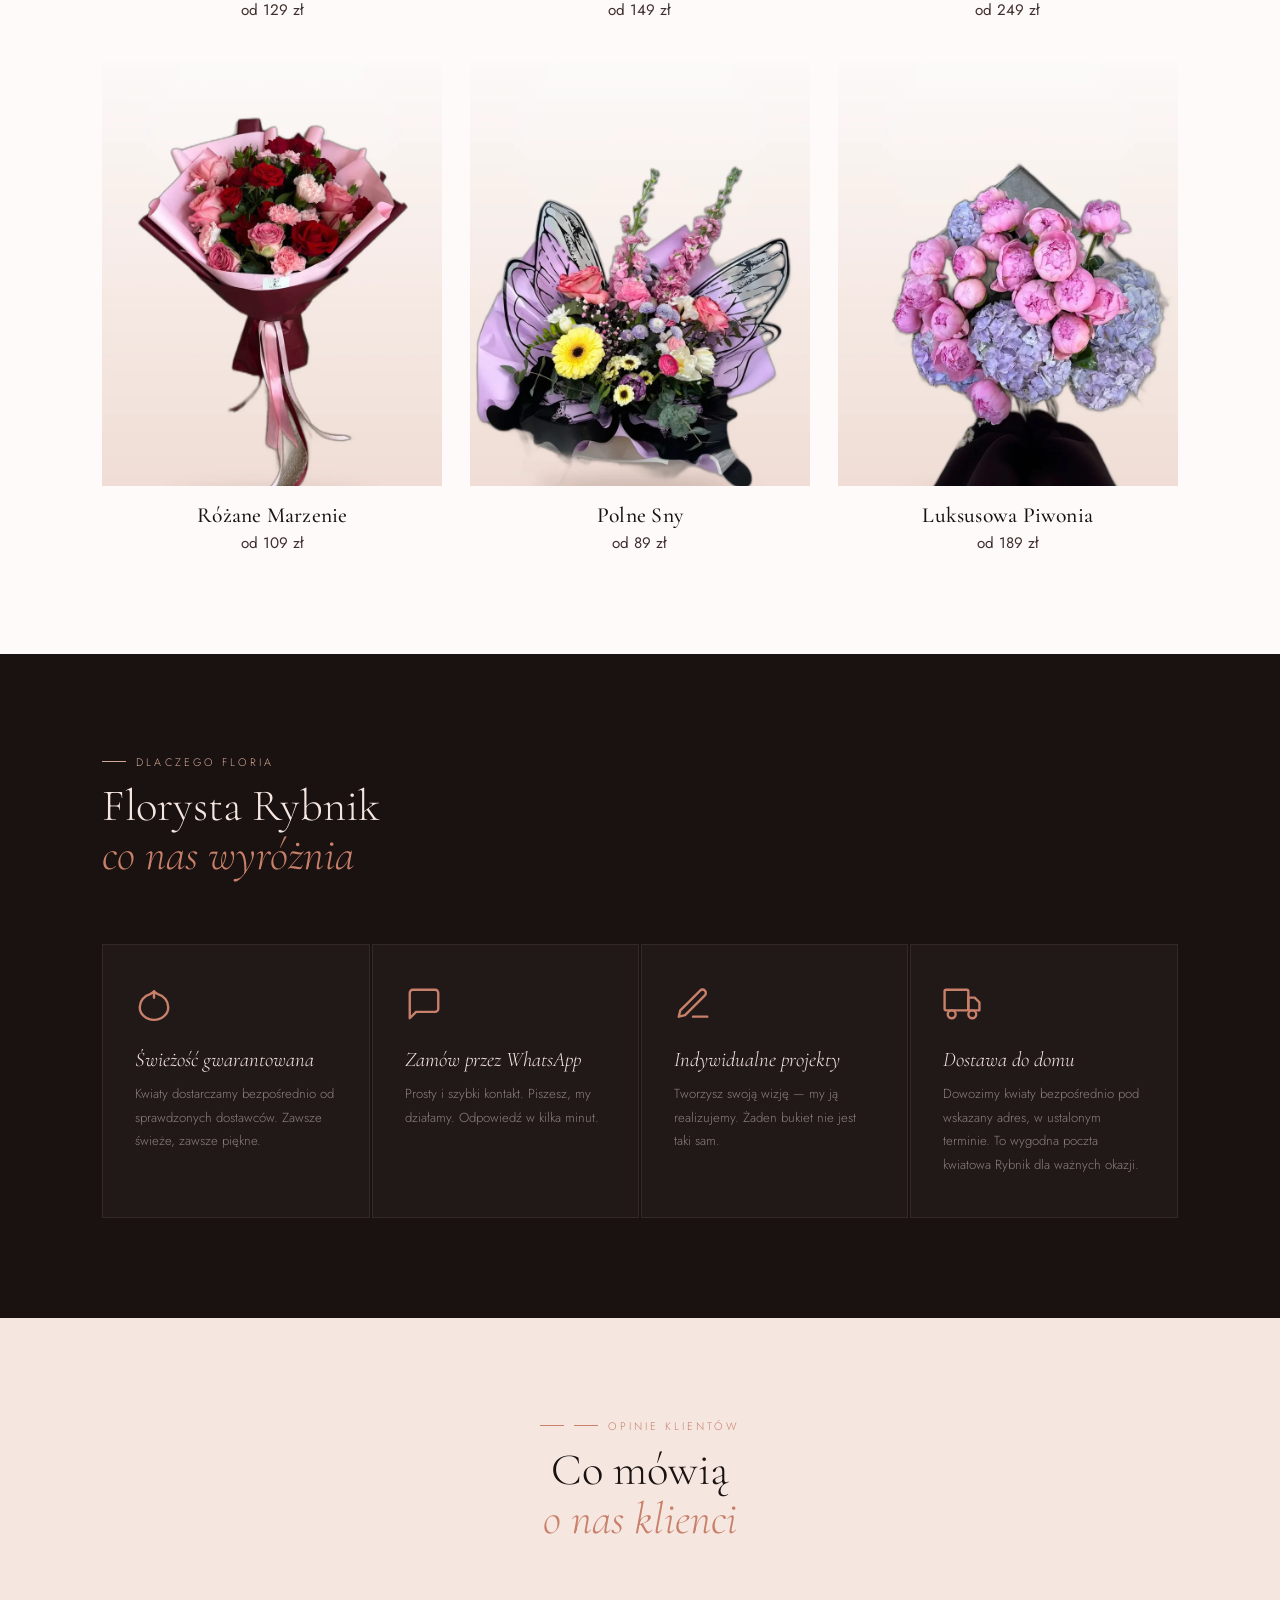
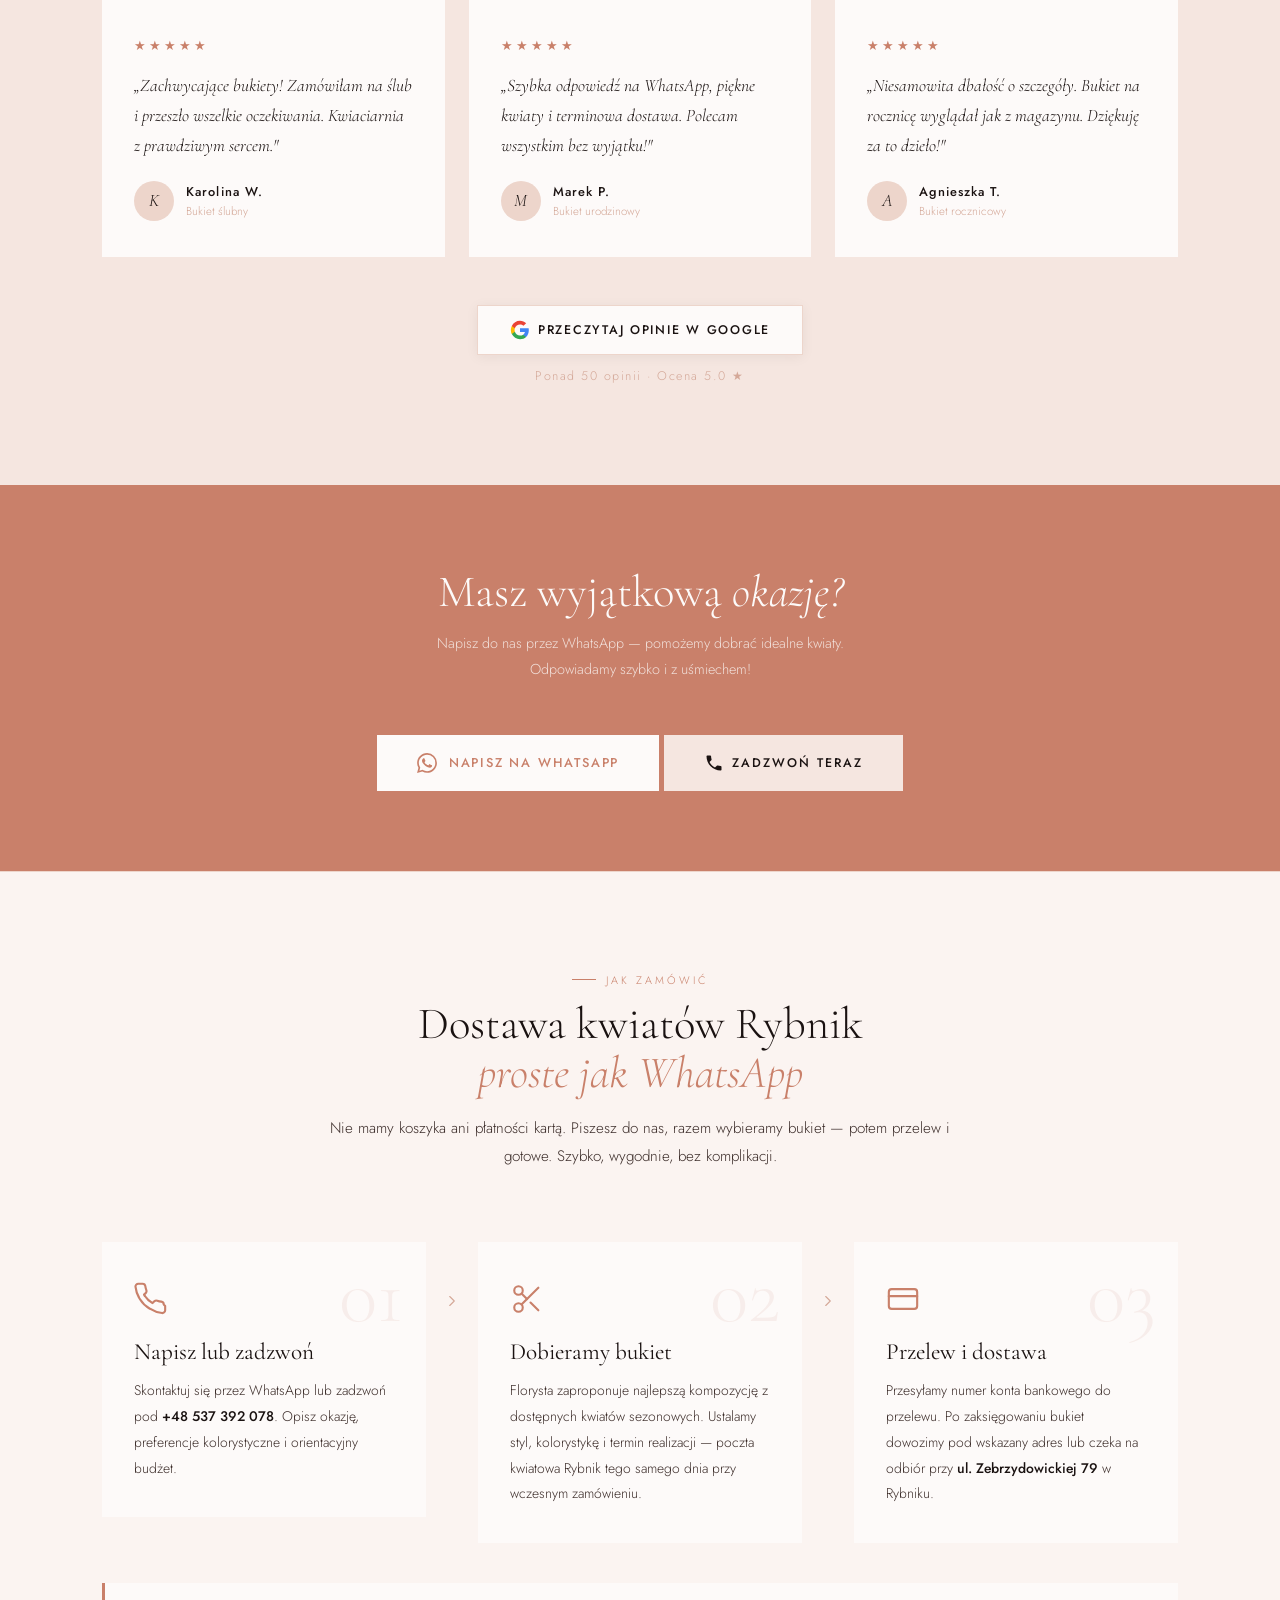
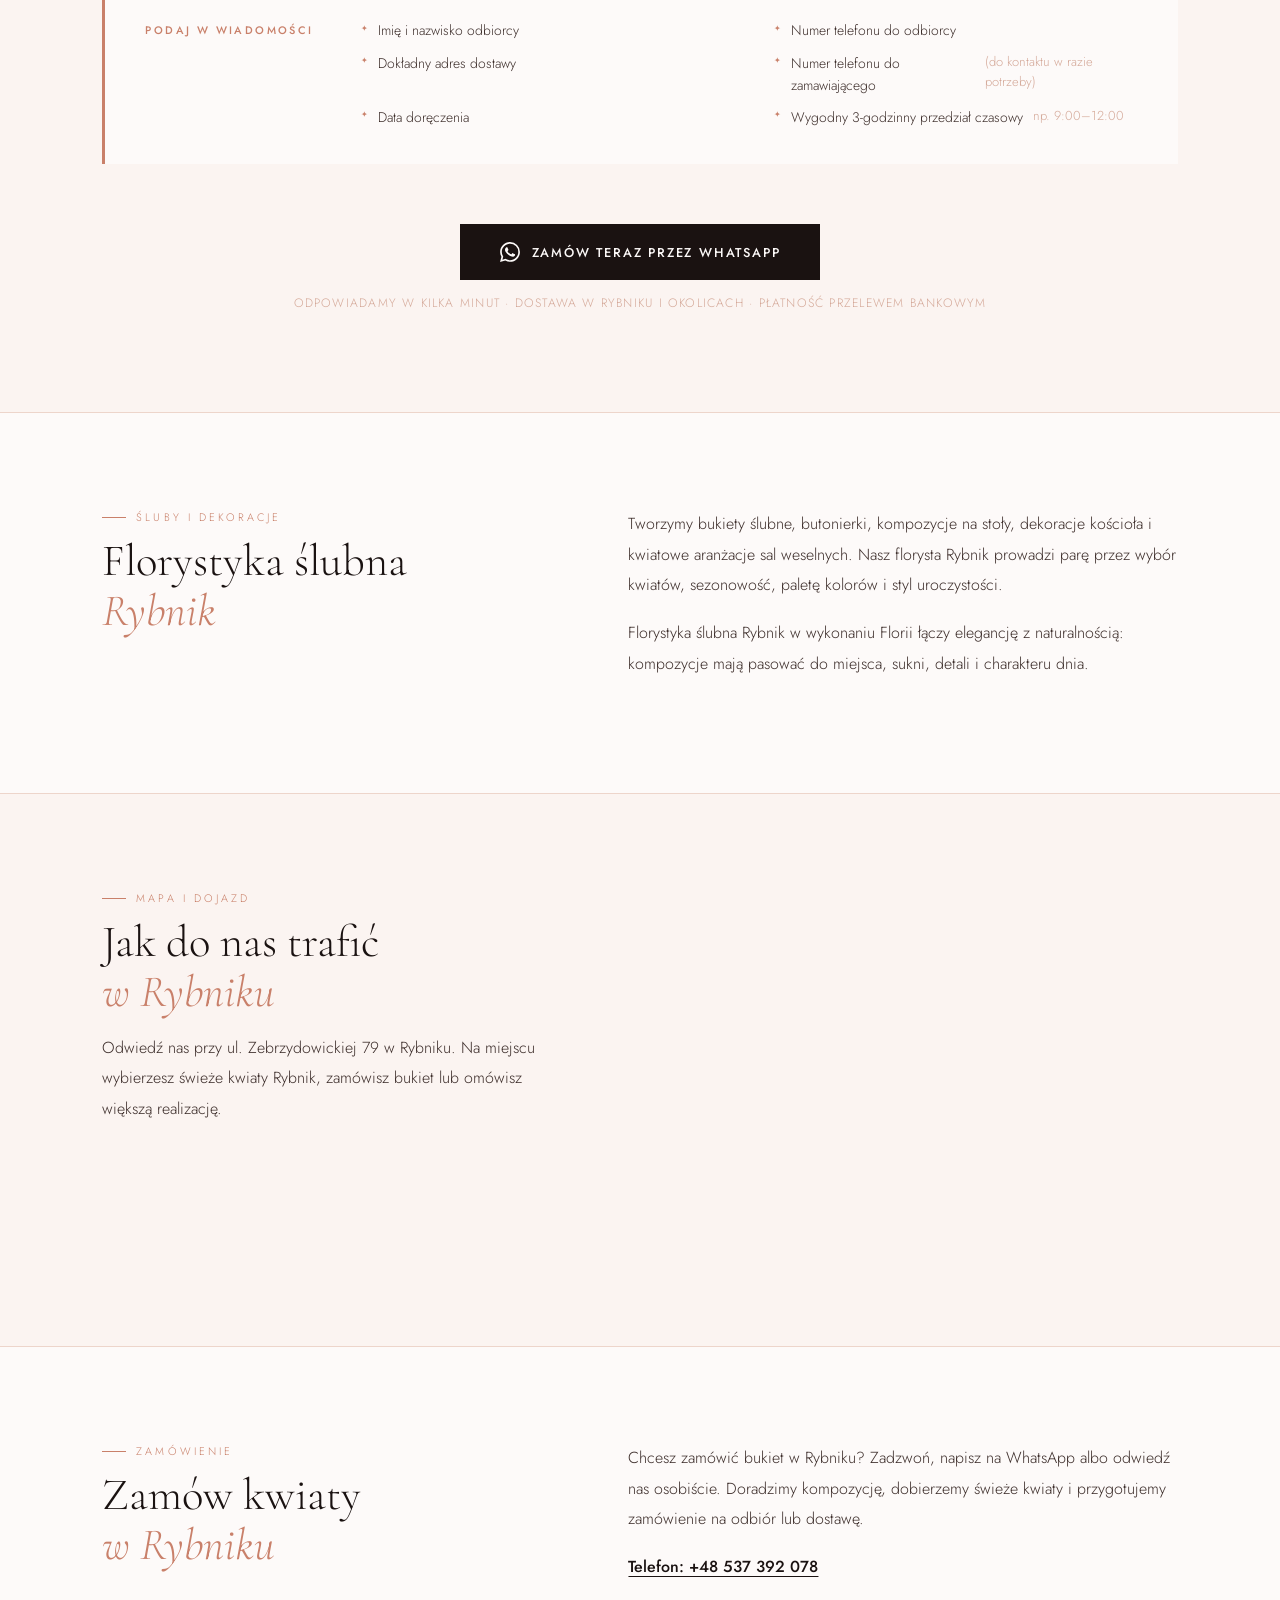
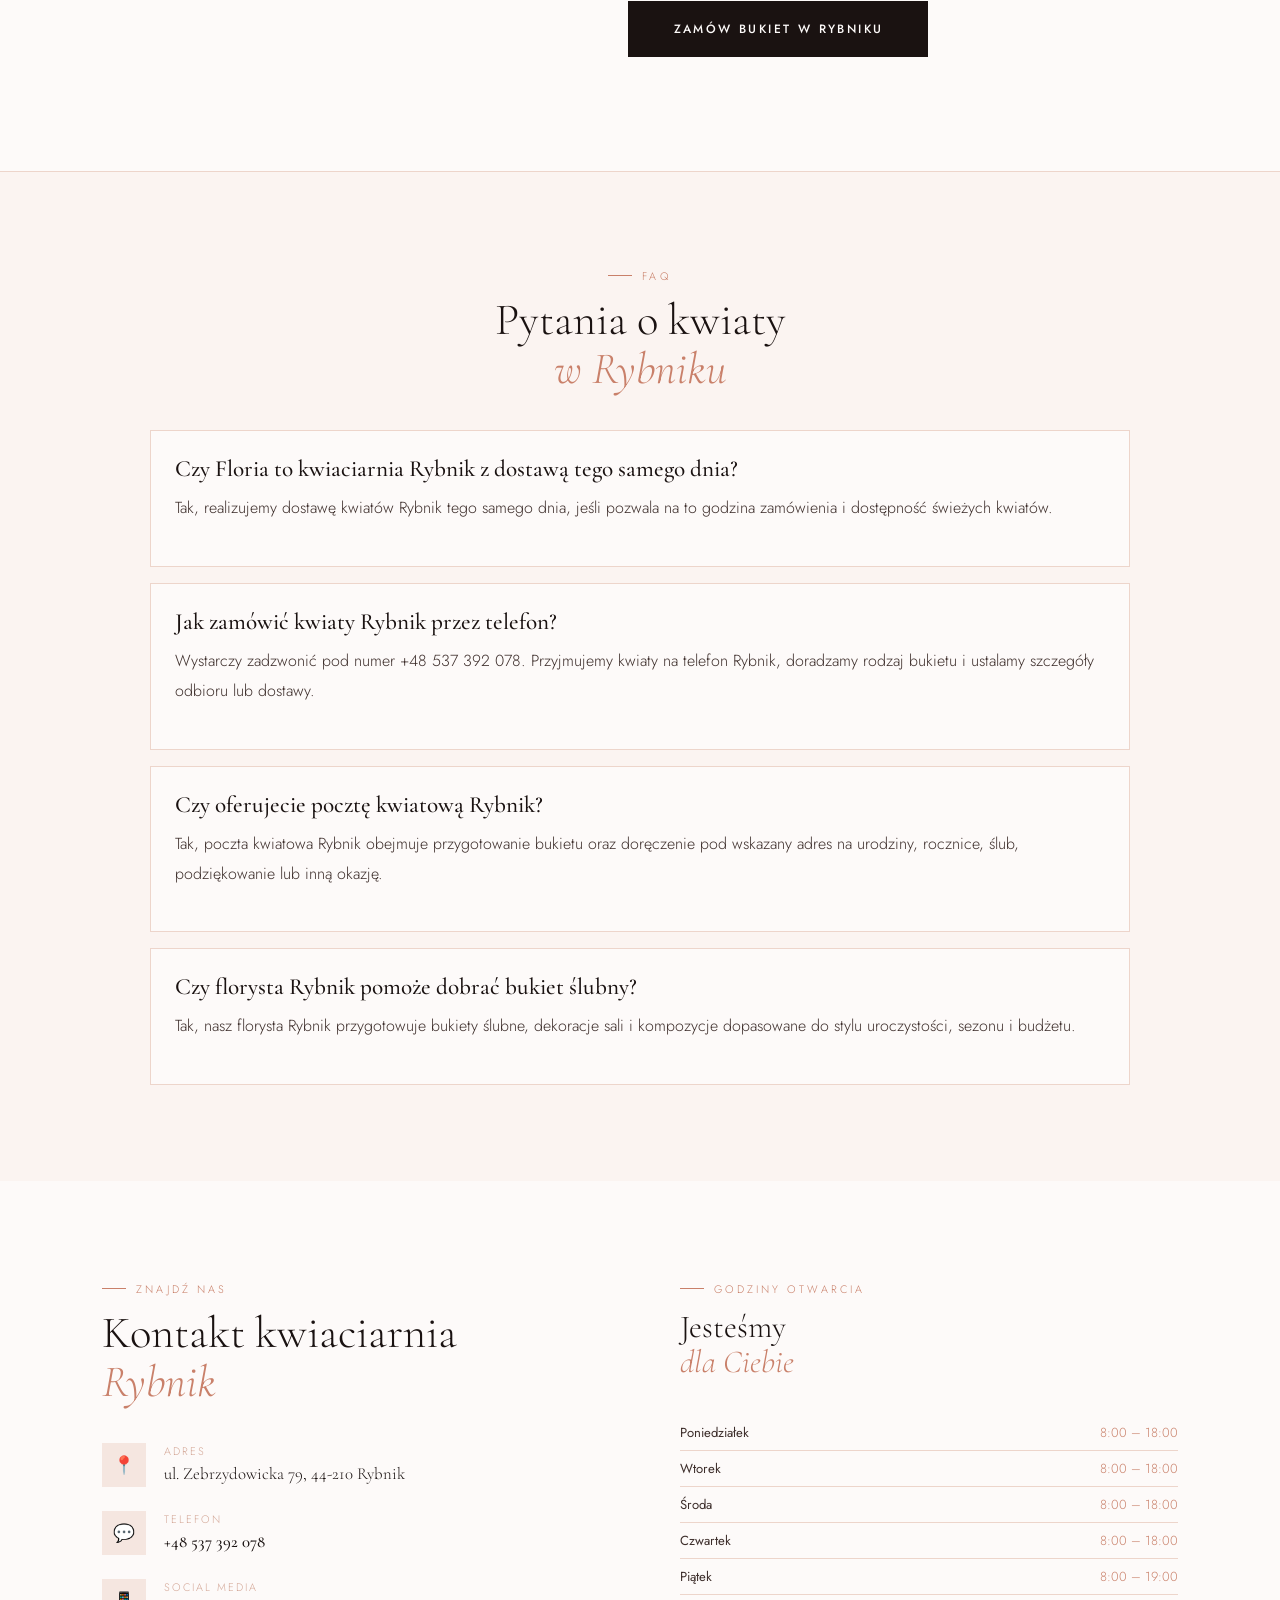
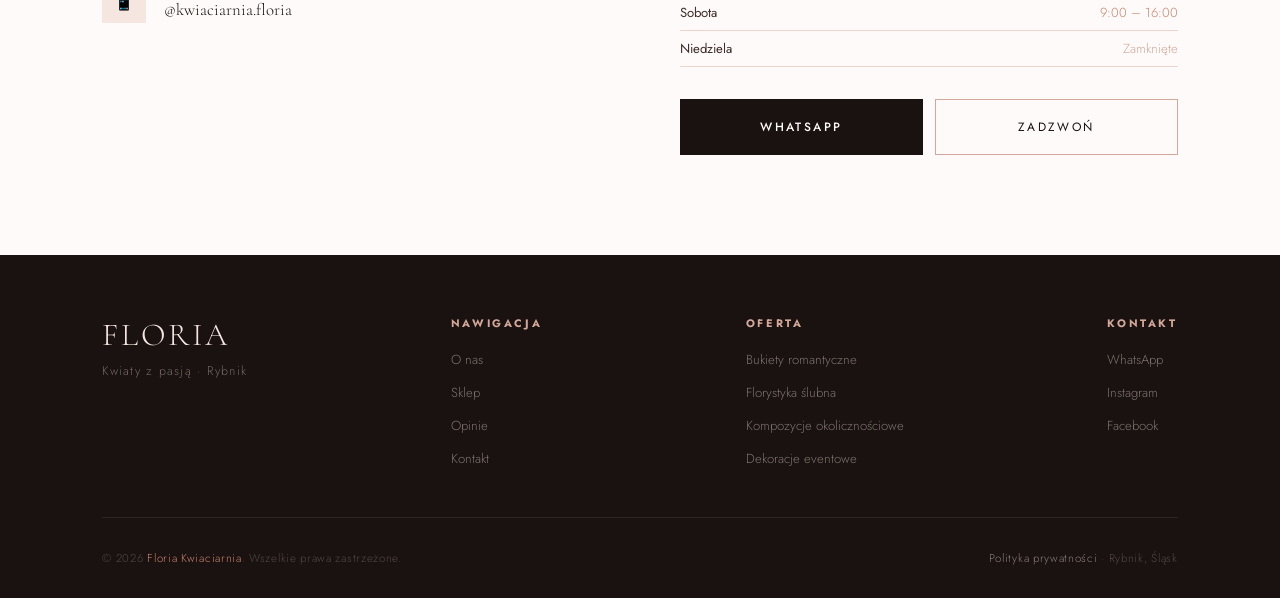
==== commit 52373bf4: "Studyjne tla wszystkich 30 zdjec: AI-wyciecie bukietow + pudrowy gradient z cieniem, nowe kadry kart" ====
--- a/index.html
+++ b/index.html
@@ -27,7 +27,7 @@
   <link rel="icon" type="image/png" href="favicon.png" />
   <link rel="apple-touch-icon" href="apple-touch-icon.png" />
   <link rel="preload" href="images/logo-floria-nav.webp" as="image" />
-  <link rel="preload" href="images/IMG-20260608-WA0401.webp" as="image" fetchpriority="high" />
+  <link rel="preload" href="images/IMG-20260608-WA0401-studio.webp" as="image" fetchpriority="high" />
   <script type="application/ld+json">
   {
     "@context": "https://schema.org",
@@ -301,7 +301,7 @@
       position: relative;
       min-height: 100vh;
       background: var(--blush);
-      background-image: url('images/IMG-20260608-WA0401.webp');
+      background-image: url('images/IMG-20260608-WA0401-studio.webp');
       background-size: cover;
       background-position: center 30%;
       display: flex;
@@ -2028,7 +2028,7 @@
 <!-- O NAS -->
 <section class="about" id="o-nas">
   <div class="about-visual fade-up">
-    <img src="images/IMG-20260608-WA0391.webp" alt="Kwiaciarnia Floria Rybnik" class="about-photo" loading="lazy">
+    <img src="images/IMG-20260608-WA0391-studio.webp" alt="Kwiaciarnia Floria Rybnik" class="about-photo" loading="lazy">
     <div class="about-card">
       <div class="about-quote">
         Każdy bukiet to historia. Tworzymy ją razem z Tobą — z pasji do kwiatów i miłości do piękna.
@@ -2486,7 +2486,7 @@
       oldPrice: null,
       badge: 'Bestseller',
       badgeType: 'badge-hot',
-      img: 'images/IMG-20260608-WA0166.webp',
+      img: 'images/IMG-20260608-WA0166-studio.webp',
       emoji: '🌹',
       href: 'bukiet-romantyczny-poranek.html',
       msg: 'Chcę zamówić bukiet "Romantyczny Poranek" (129 zł).'
@@ -2501,7 +2501,7 @@
       oldPrice: 179,
       badge: 'Promocja',
       badgeType: 'badge-sale',
-      img: 'images/IMG-20260608-WA0248.webp',
+      img: 'images/IMG-20260608-WA0248-studio.webp',
       emoji: '🌷',
       href: 'bukiet-wiosenny-ogrod.html',
       msg: 'Chcę zamówić bukiet "Wiosenny Ogród" (149 zł).'
@@ -2516,7 +2516,7 @@
       oldPrice: null,
       badge: 'Nowość',
       badgeType: 'badge-new',
-      img: 'images/IMG-20260608-WA0210.webp',
+      img: 'images/IMG-20260608-WA0210-studio.webp',
       emoji: '💐',
       href: 'elegancja-w-bieli.html',
       msg: 'Chcę zamówić bukiet ślubny "Elegancja w Bieli" (249 zł).'
@@ -2531,7 +2531,7 @@
       oldPrice: null,
       badge: null,
       badgeType: '',
-      img: 'images/IMG-20260608-WA0220.webp',
+      img: 'images/IMG-20260608-WA0220-studio.webp',
       emoji: '🌺',
       href: 'rozane-marzenie.html',
       msg: 'Chcę zamówić "Różane Marzenie" (109 zł).'
@@ -2546,7 +2546,7 @@
       oldPrice: null,
       badge: null,
       badgeType: '',
-      img: 'images/IMG-20260608-WA0345.webp',
+      img: 'images/IMG-20260608-WA0345-studio.webp',
       emoji: '🌼',
       href: 'polne-sny.html',
       msg: 'Chcę zamówić bukiet "Polne Sny" (89 zł).'
@@ -2561,7 +2561,7 @@
       oldPrice: null,
       badge: 'Premium',
       badgeType: 'badge-hot',
-      img: 'images/IMG-20260608-WA0328.webp',
+      img: 'images/IMG-20260608-WA0328-studio.webp',
       emoji: '🌸',
       href: 'luksusowa-piwonia.html',
       msg: 'Chcę zamówić "Luksusową Piwonię" (189 zł).'
